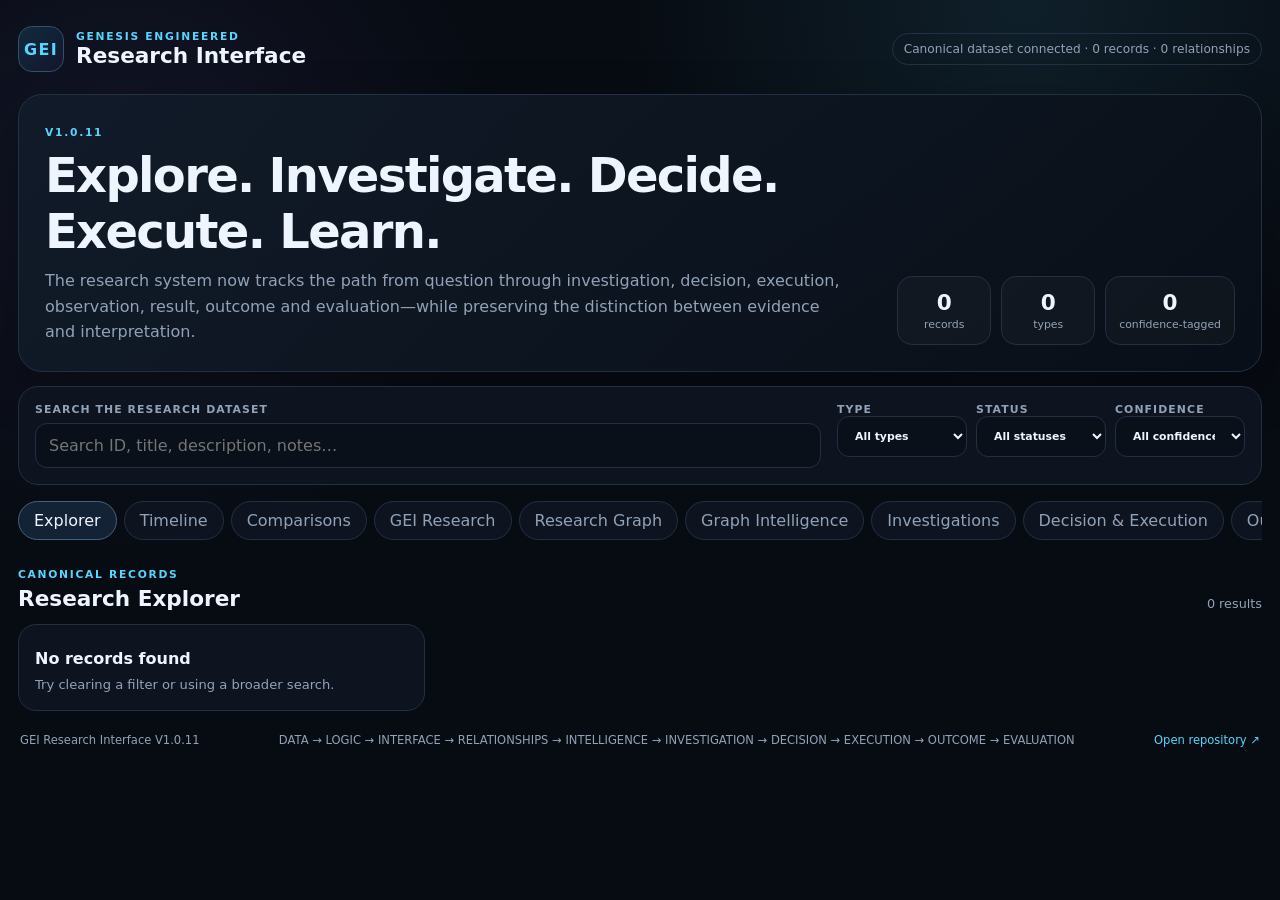
==== interface/index.html @ 1ce7239d "Connect V1.0.11 outcome intelligence interface" ====
<!doctype html><html lang="en"><head><meta charset="utf-8"><meta name="viewport" content="width=device-width,initial-scale=1,viewport-fit=cover"><meta name="description" content="GEI Research Interface — canonical exploration, relationship graph, evidence traceability, investigation, decision, execution and outcome intelligence."><title>GEI Research Interface</title><link rel="stylesheet" href="styles.css"></head><body><div class="app-shell"><header class="topbar"><div class="brand"><div class="brand-mark">GEI</div><div><div class="eyebrow">GENESIS ENGINEERED</div><h1>Research Interface</h1></div></div><div class="status" id="status">Connecting to canonical dataset…</div></header><main><section class="hero"><div><span class="eyebrow">V1.0.11</span><h2>Explore. Investigate. Decide. Execute. Learn.</h2><p>The research system now tracks the path from question through investigation, decision, execution, observation, result, outcome and evaluation—while preserving the distinction between evidence and interpretation.</p></div><div class="hero-stats"><div><strong id="recordCount">—</strong><span>records</span></div><div><strong id="typeCount">—</strong><span>types</span></div><div><strong id="confidenceCount">—</strong><span>confidence-tagged</span></div></div></section><section class="controls panel"><div class="search-wrap"><label for="search">Search the research dataset</label><input id="search" type="search" placeholder="Search ID, title, description, notes…" autocomplete="off"></div><div class="filters"><label>Type<select id="typeFilter"><option value="all">All types</option></select></label><label>Status<select id="statusFilter"><option value="all">All statuses</option><option>active</option><option>draft</option><option>deprecated</option><option>closed</option></select></label><label>Confidence<select id="confidenceFilter"><option value="all">All confidence</option><option>C0</option><option>C1</option><option>C2</option><option>C3</option><option>C4</option><option>C5</option></select></label></div></section><nav class="tabs" aria-label="Research views"><button class="tab active" data-view="explorer">Explorer</button><button class="tab" data-view="timeline">Timeline</button><button class="tab" data-view="comparisons">Comparisons</button><button class="tab" data-view="epistemic">GEI Research</button><button class="tab" data-view="graph">Research Graph</button><button class="tab" data-view="intelligence">Graph Intelligence</button><button class="tab" data-view="investigations">Investigations</button><button class="tab" data-view="decisions">Decision & Execution</button></nav><section id="explorerView" class="view active"><div class="section-heading"><div><span class="eyebrow">CANONICAL RECORDS</span><h2>Research Explorer</h2></div><span id="resultCount" class="muted">Loading…</span></div><div id="recordGrid" class="record-grid"></div></section><section id="timelineView" class="view"><div class="section-heading"><div><span class="eyebrow">CHRONOLOGY</span><h2>Master Timeline</h2></div><span class="muted">Generated from chronology records</span></div><div id="timeline" class="timeline"></div></section><section id="comparisonsView" class="view"><div class="section-heading"><div><span class="eyebrow">COMPARATIVE RESEARCH</span><h2>Comparison Matrix</h2></div><span id="comparisonCount" class="muted"></span></div><div id="comparisonGrid" class="comparison-grid"></div></section><section id="epistemicView" class="view"><div class="section-heading"><div><span class="eyebrow">EPISTEMIC FIREWALL</span><h2>Evidence → Interpretation</h2></div></div><div class="firewall"><div class="flow"><span>SOURCE</span><b>→</b><span>PASSAGE</span><b>→</b><span>OBSERVATION</span><b>→</b><span>EVIDENCE</span></div><div class="flow second"><span>COMPARISON</span><b>→</b><span>INTERPRETATION</span><b>→</b><span>HYPOTHESIS</span><b>→</b><span>TEST</span><b>→</b><span>OUTCOME</span></div><p>CONNECTED ≠ SUPPORTED ≠ CORROBORATED ≠ CONFIRMED. A graph relationship is provenance, not proof.</p></div><div id="epistemicCards" class="epistemic-grid"></div></section><section id="graphView" class="view"><div class="section-heading"><div><span class="eyebrow">RELATIONSHIP ENGINE</span><h2>Research Graph</h2></div><span id="graphCount" class="muted"></span></div><div class="graph-toolbar panel"><div><strong>Explicit-reference graph</strong><p class="muted">Edges are derived only from canonical ID references.</p></div><div class="graph-actions"><button id="traceSelected" class="graph-btn">Trace selected</button><button id="resetGraph" class="graph-btn">Reset</button></div></div><div class="graph-layout"><div class="graph-panel"><svg id="researchGraph" role="img" aria-label="GEI research relationship graph"></svg></div><aside class="graph-inspector panel"><span class="eyebrow">RELATIONSHIP INSPECTOR</span><h3 id="graphInspectorTitle">Select a record</h3><div id="graphInspectorText" class="muted">Select a node to inspect its explicit relationships.</div><div id="relationshipList" class="relationship-list"></div></aside></div><div class="graph-table-heading section-heading"><div><span class="eyebrow">AUDITABLE EDGES</span><h2>Relationship Table</h2></div></div><div id="relationshipTable" class="relationship-table"></div></section><section id="intelligenceView" class="view"><div class="section-heading"><div><span class="eyebrow">GRAPH INTELLIGENCE</span><h2>Evidence Traceability & Audit</h2></div><span id="auditSummary" class="muted"></span></div><div class="intelligence-grid"><div class="panel"><span class="eyebrow">CLAIM TRACE</span><h3>Trace a record's research neighborhood</h3><p class="muted">The trace follows explicit canonical relationships. It is a provenance aid, not a proof engine.</p><div id="claimTrace" class="claim-trace"></div></div><div class="panel"><span class="eyebrow">EPISTEMIC AUDIT</span><h3>Potential structural issues</h3><p class="muted">Warnings identify missing traceability; errors identify broken or disallowed references.</p><div id="auditList" class="audit-list"></div></div></div></section><section id="investigationsView" class="view"><div class="section-heading"><div><span class="eyebrow">INVESTIGATION ENGINE</span><h2>Research Investigation Workspace</h2></div><span id="investigationCount" class="muted"></span></div><div class="investigation-banner"><strong>QUESTION → CLAIM → EVIDENCE → INTERPRETATION → HYPOTHESIS → TEST → RESULT → OUTCOME</strong><p>This chain records what is being investigated without treating connectivity as confirmation.</p></div><div id="investigationGrid" class="investigation-grid"></div><div class="workspace panel"><div class="workspace-head"><div><span class="eyebrow">ACTIVE INVESTIGATION</span><h2 id="workspaceTitle">Select an investigation</h2></div><span id="workspaceStatus" class="chip">—</span></div><div id="workspaceFlow" class="workspace-flow"></div><div class="workspace-notes"><div><span class="eyebrow">ALTERNATIVE EXPLANATION / COUNTEREVIDENCE</span><p id="alternativeExplanation">Select an investigation to inspect its safeguards.</p></div><div><span class="eyebrow">TEST PLAN</span><ol id="testPlan"></ol></div></div></div></section><section id="decisionsView" class="view"><div class="section-heading"><div><span class="eyebrow">V1.0.10 · DECISION → EXECUTION</span><h2>Research Decision & Execution Engine</h2></div><span id="decisionCount" class="muted"></span></div><div class="decision-banner"><strong>INVESTIGATION → DECISION → EXECUTION → OBSERVATION → RESULT → OUTCOME</strong><p>A decision is an explicit research choice. An execution records what was actually done. An observation records what was observed. None may silently become a conclusion.</p></div><div id="decisionGrid" class="decision-grid"></div><div class="decision-workspace panel"><div class="workspace-head"><div><span class="eyebrow">ACTIVE DECISION</span><h2 id="decisionTitle">Select a decision</h2></div><span id="decisionStatus" class="chip">—</span></div><div id="decisionFlow" class="workspace-flow"></div><div class="workspace-notes"><div><span class="eyebrow">RATIONALE & ALTERNATIVES</span><p id="decisionRationale">Select a decision to inspect its rationale.</p><ul id="decisionAlternatives"></ul></div><div><span class="eyebrow">EXECUTION / OBSERVATIONS</span><div id="executionDetails">No execution selected.</div></div></div></div></section></main><footer><span>GEI Research Interface V1.0.11</span><span>DATA → LOGIC → INTERFACE → RELATIONSHIPS → INTELLIGENCE → INVESTIGATION → DECISION → EXECUTION → OUTCOME → EVALUATION</span><a href="https://github.com/jawa-dam/GEI-Research" target="_blank" rel="noopener">Open repository ↗</a></footer></div><dialog id="recordDialog"><button id="closeDialog" class="close" aria-label="Close">×</button><div id="dialogContent"></div></dialog><script src="app.js"></script><script src="investigation.js"></script><script src="decision-engine.js"></script><script src="outcome-engine.js"></script></body></html>
---- interface/styles.css ----
:root{--bg:#070b12;--panel:#0d1420;--panel2:#111b29;--line:#223044;--text:#eef5ff;--muted:#91a2b8;--accent:#55d6ff;--accent2:#8b7cff;--good:#54e39b;--warn:#ffd166;--danger:#ff7186;--shadow:0 18px 50px rgba(0,0,0,.28)}*{box-sizing:border-box}html{background:var(--bg);color:var(--text);font-family:Inter,ui-sans-serif,system-ui,-apple-system,BlinkMacSystemFont,"Segoe UI",sans-serif}body{margin:0;min-height:100vh;background:radial-gradient(circle at 80% 0%,rgba(85,214,255,.10),transparent 30%),radial-gradient(circle at 10% 20%,rgba(139,124,255,.09),transparent 28%),var(--bg)}button,input,select{font:inherit}.app-shell{width:min(1440px,100%);margin:auto;padding:18px 18px 28px}.topbar{display:flex;justify-content:space-between;align-items:center;gap:16px;padding:8px 0 22px}.brand{display:flex;align-items:center;gap:12px}.brand-mark{display:grid;place-items:center;width:46px;height:46px;border:1px solid #31506a;border-radius:14px;background:linear-gradient(135deg,#102b3c,#15152d);font-weight:900;letter-spacing:.08em;color:var(--accent)}h1,h2,h3,p{margin:0}.topbar h1{font-size:clamp(1.05rem,2vw,1.35rem)}.eyebrow{font-size:.67rem;letter-spacing:.16em;font-weight:800;color:var(--accent)}.status{font-size:.76rem;color:var(--muted);border:1px solid var(--line);padding:8px 11px;border-radius:999px}.hero{display:grid;grid-template-columns:1fr auto;gap:24px;align-items:end;padding:26px;border:1px solid var(--line);border-radius:24px;background:linear-gradient(135deg,rgba(17,27,41,.96),rgba(9,15,24,.96));box-shadow:var(--shadow)}.hero h2{font-size:clamp(1.65rem,4vw,3rem);margin:7px 0 9px;letter-spacing:-.035em}.hero p{max-width:800px;color:var(--muted);line-height:1.6}.hero-stats{display:flex;gap:10px}.hero-stats div{min-width:94px;padding:13px;border:1px solid var(--line);border-radius:15px;background:rgba(255,255,255,.025);text-align:center}.hero-stats strong{display:block;font-size:1.35rem}.hero-stats span{display:block;color:var(--muted);font-size:.68rem;margin-top:3px}.panel{margin-top:14px;border:1px solid var(--line);border-radius:20px;background:var(--panel);padding:16px}.controls{display:grid;grid-template-columns:1fr auto;gap:16px}.search-wrap label,.filters label{display:block;font-size:.68rem;text-transform:uppercase;letter-spacing:.1em;color:var(--muted);font-weight:800;margin-bottom:7px}.search-wrap input,.filters select{width:100%;background:#09101a;color:var(--text);border:1px solid var(--line);border-radius:12px;padding:12px 13px;outline:none}.search-wrap input:focus,.filters select:focus{border-color:var(--accent)}.filters{display:grid;grid-template-columns:repeat(3,130px);gap:9px}.tabs{display:flex;gap:7px;overflow:auto;padding:16px 0 5px}.tab{white-space:nowrap;border:1px solid var(--line);background:var(--panel);color:var(--muted);border-radius:999px;padding:9px 15px;cursor:pointer}.tab.active{color:var(--text);border-color:#42627f;background:#142235}.view{display:none;padding-top:18px}.view.active{display:block}.section-heading{display:flex;align-items:end;justify-content:space-between;gap:12px;margin-bottom:13px}.section-heading h2{margin-top:4px;font-size:1.35rem}.muted{color:var(--muted);font-size:.8rem}.record-grid{display:grid;grid-template-columns:repeat(3,minmax(0,1fr));gap:12px}.record-card,.comparison-card,.epistemic-card{border:1px solid var(--line);background:var(--panel);border-radius:18px;padding:16px;transition:.18s transform,.18s border-color;cursor:pointer}.record-card:hover,.comparison-card:hover{transform:translateY(-2px);border-color:#3b5c78}.record-card h3,.comparison-card h3{font-size:1rem;margin:8px 0 7px}.record-card p,.comparison-card p{color:var(--muted);font-size:.82rem;line-height:1.5}.chips{display:flex;flex-wrap:wrap;gap:6px}.chip{display:inline-flex;padding:4px 7px;border-radius:999px;border:1px solid var(--line);font-size:.63rem;color:#b9c8d9}.chip.type{color:var(--accent)}.chip.good{color:var(--good)}.chip.warn{color:var(--warn)}.chip.hyp{color:#c8bdff}.timeline{position:relative;padding:6px 0 10px 25px}.timeline:before{content:"";position:absolute;left:8px;top:0;bottom:0;width:2px;background:#23354b}.timeline-item{position:relative;margin:0 0 14px}.timeline-item:before{content:"";position:absolute;left:-21px;top:16px;width:10px;height:10px;border-radius:50%;background:var(--accent);box-shadow:0 0 0 4px #102031}.timeline-card{border:1px solid var(--line);background:var(--panel);border-radius:16px;padding:14px;cursor:pointer}.timeline-date{color:var(--accent);font-size:.72rem;font-weight:800;letter-spacing:.08em}.comparison-grid,.epistemic-grid{display:grid;grid-template-columns:repeat(2,minmax(0,1fr));gap:12px}.firewall{border:1px solid #31516b;border-radius:20px;background:linear-gradient(135deg,#0c1926,#111528);padding:20px;margin-bottom:14px}.flow{display:flex;flex-wrap:wrap;align-items:center;gap:8px;margin-bottom:9px}.flow span{font-size:.68rem;font-weight:900;letter-spacing:.08em;padding:8px 9px;border:1px solid var(--line);border-radius:9px;background:#0a111b}.flow b{color:var(--accent)}.firewall p{color:var(--muted);font-size:.8rem;line-height:1.55;margin-top:14px}.epistemic-card{cursor:default}.epistemic-card strong{font-size:1.1rem}.epistemic-card p{color:var(--muted);font-size:.8rem;line-height:1.5;margin-top:7px}.graph-toolbar{display:flex;justify-content:space-between;align-items:center;gap:14px}.graph-toolbar strong{font-size:.9rem}.graph-toolbar p{max-width:760px;margin-top:4px;line-height:1.45}.graph-actions{display:flex;gap:7px}.graph-btn{border:1px solid var(--line);background:#101b29;color:var(--text);border-radius:10px;padding:9px 12px;cursor:pointer}.graph-btn:hover{border-color:#42627f}.graph-layout{display:grid;grid-template-columns:minmax(0,1.65fr) minmax(280px,.75fr);gap:12px;margin-top:12px}.graph-panel{min-height:520px;border:1px solid var(--line);border-radius:20px;background:radial-gradient(circle at center,rgba(85,214,255,.05),transparent 55%),#080e17;overflow:hidden}.graph-panel svg{width:100%;height:520px;display:block;touch-action:manipulation}.graph-edge{stroke:#34506a;stroke-width:1.5;opacity:.65}.graph-node{cursor:pointer}.graph-node circle{fill:#111f30;stroke:#4b7191;stroke-width:1.5;transition:.15s}.graph-node:hover circle,.graph-node.selected circle{fill:#16364a;stroke:var(--accent);stroke-width:2.5;filter:drop-shadow(0 0 7px rgba(85,214,255,.25))}.graph-node text{fill:#dbe8f5;text-anchor:middle;font-size:11px;font-weight:700;pointer-events:none}.graph-node .node-type{fill:var(--muted);font-size:9px;font-weight:500}.graph-inspector{margin-top:0;align-self:stretch}.graph-inspector h3{margin:7px 0 8px;font-size:1.05rem}.graph-inspector>.muted{line-height:1.45}.relationship-list{display:grid;gap:7px;margin-top:14px;max-height:410px;overflow:auto}.relationship-item{display:grid;text-align:left;gap:4px;border:1px solid var(--line);background:#09111c;color:var(--text);border-radius:12px;padding:10px;cursor:pointer}.relationship-item:hover{border-color:#42627f}.relationship-item strong{font-size:.78rem}.relationship-item span{color:var(--muted);font-size:.65rem}.graph-table-heading{margin-top:22px}.relationship-table{border:1px solid var(--line);border-radius:18px;overflow:hidden;background:var(--panel)}.table-scroll{overflow:auto}.relationship-table table{width:100%;border-collapse:collapse;min-width:650px}.relationship-table th,.relationship-table td{padding:11px 13px;border-bottom:1px solid var(--line);text-align:left;vertical-align:top}.relationship-table th{font-size:.67rem;text-transform:uppercase;letter-spacing:.1em;color:var(--muted);background:#0a111b}.relationship-table td{font-size:.78rem}.relationship-table tr:last-child td{border-bottom:0}.relationship-table button{border:0;background:transparent;color:var(--accent);padding:0;text-align:left;cursor:pointer;font-weight:700}.relationship-table small{display:block;color:var(--muted);margin-top:3px;font-size:.63rem}.intelligence-grid{display:grid;grid-template-columns:minmax(0,1.2fr) minmax(0,1fr);gap:12px}.intelligence-grid>.panel h3{font-size:1rem;margin:7px 0}.claim-trace{display:grid;gap:8px;margin-top:16px}.trace-step{display:grid;grid-template-columns:30px 1fr;gap:11px;position:relative;padding:11px;border:1px solid var(--line);border-radius:14px;background:#09111c}.trace-step:not(:last-child):after{content:"↓";position:absolute;left:10px;bottom:-17px;color:var(--accent);z-index:2}.trace-badge{width:28px;height:28px;border-radius:50%;display:grid;place-items:center;border:1px solid #35516b;background:#102031;color:var(--accent);font-size:.72rem;font-weight:900}.trace-step h3{font-size:.82rem;margin:4px 0}.trace-step p{color:var(--muted);font-size:.72rem;line-height:1.45}.trace-step small{display:block;color:#6f8298;font-size:.62rem;margin-top:5px}.audit-list{display:grid;gap:8px;margin-top:16px}.audit-item{display:grid;text-align:left;gap:3px;border:1px solid var(--line);background:#09111c;color:var(--text);border-radius:13px;padding:11px;cursor:pointer}.audit-item:hover{border-color:#42627f}.audit-item span{font-size:.58rem;font-weight:900;letter-spacing:.1em}.audit-item strong{font-size:.78rem}.audit-item p{color:var(--muted);font-size:.68rem;line-height:1.4}.audit-item.error span{color:var(--danger)}.audit-item.warning span{color:var(--warn)}.trace-actions{margin-top:16px}footer{display:flex;justify-content:space-between;gap:10px;flex-wrap:wrap;color:var(--muted);font-size:.72rem;padding:22px 2px}footer a{color:var(--accent);text-decoration:none}dialog{width:min(760px,calc(100% - 24px));max-height:86vh;overflow:auto;background:#0b131e;color:var(--text);border:1px solid #35516b;border-radius:22px;padding:23px;box-shadow:0 30px 100px #000}.close{position:absolute;right:13px;top:11px;border:0;background:transparent;color:var(--muted);font-size:1.8rem;cursor:pointer}dialog::backdrop{background:rgba(0,0,0,.72)}.detail-meta{display:flex;flex-wrap:wrap;gap:7px;margin:12px 0}.detail-section{margin-top:18px}.detail-section h4{font-size:.72rem;text-transform:uppercase;letter-spacing:.12em;color:var(--accent);margin:0 0 7px}.detail-section p,.detail-section li{color:#b8c5d4;line-height:1.6;font-size:.86rem}.detail-section ul{padding-left:18px;margin:0}.json-preview{margin-top:16px;background:#060a10;border:1px solid var(--line);border-radius:12px;padding:12px;overflow:auto;color:#a8b9cc;font-size:.72rem;max-height:230px}@media(max-width:1000px){.graph-layout,.intelligence-grid{grid-template-columns:1fr}.graph-inspector{min-height:220px}.hero{grid-template-columns:1fr}.controls{grid-template-columns:1fr}.record-grid{grid-template-columns:repeat(2,minmax(0,1fr))}}@media(max-width:620px){.app-shell{padding:12px}.topbar{align-items:flex-start;flex-direction:column}.status{width:100%}.hero{padding:18px;border-radius:19px}.hero-stats{display:grid;grid-template-columns:repeat(3,1fr)}.hero-stats div{min-width:0;padding:10px 5px}.filters{grid-template-columns:1fr}.record-grid,.comparison-grid,.epistemic-grid{grid-template-columns:1fr}.flow{gap:5px}.flow b{display:none}.flow span{font-size:.6rem}.tabs{margin-right:-12px;padding-right:12px}.graph-toolbar{align-items:stretch;flex-direction:column}.graph-actions{width:100%}.graph-btn{flex:1}.graph-panel{min-height:430px}.graph-panel svg{height:430px}.relationship-list{max-height:280px}.trace-step{grid-template-columns:26px 1fr}.trace-badge{width:26px;height:26px}}
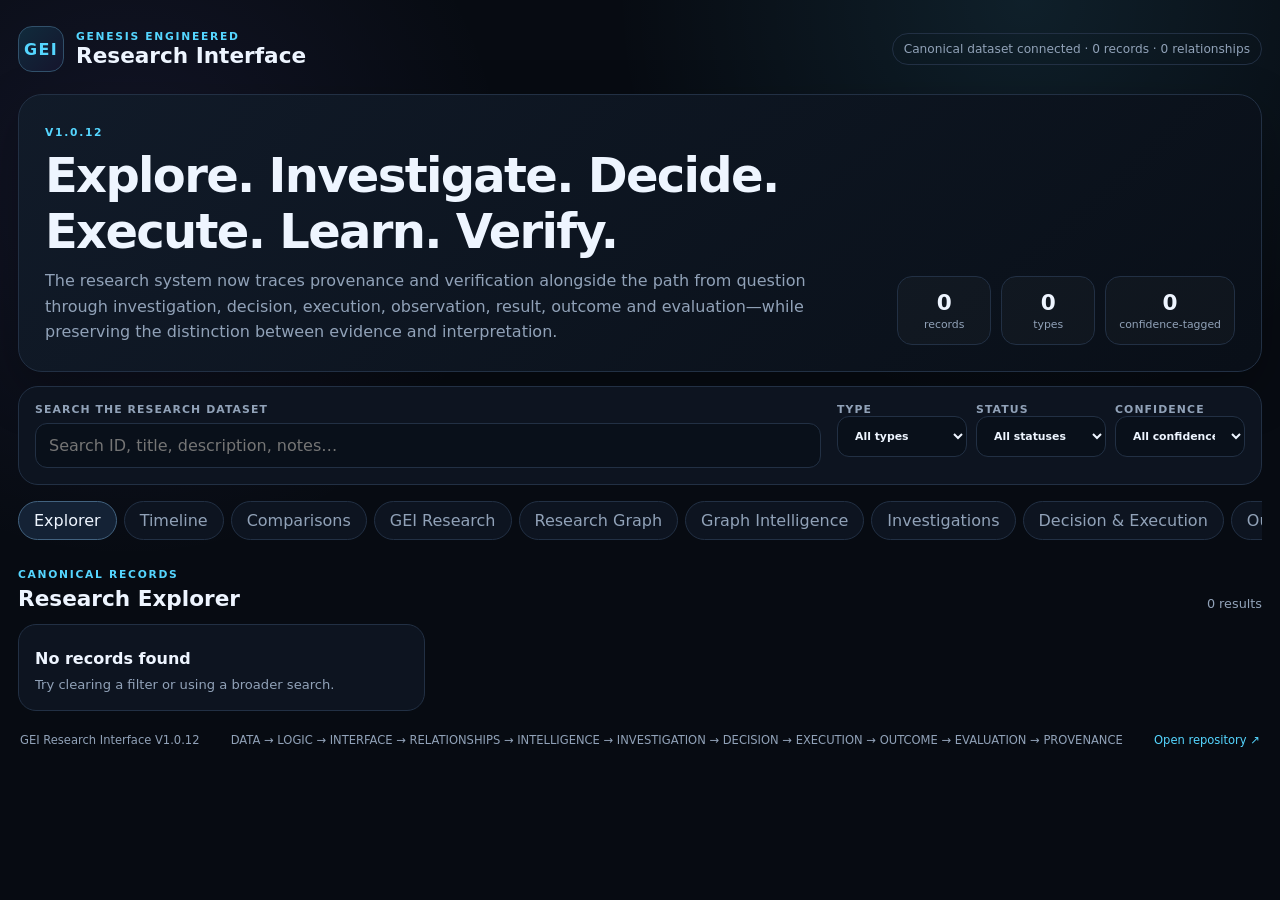
==== commit 727ab69d: "V1.0.12: connect integrity and provenance interface" ====
--- a/interface/index.html
+++ b/interface/index.html
@@ -1 +1 @@
-<!doctype html><html lang="en"><head><meta charset="utf-8"><meta name="viewport" content="width=device-width,initial-scale=1,viewport-fit=cover"><meta name="description" content="GEI Research Interface — canonical exploration, relationship graph, evidence traceability, investigation, decision, execution and outcome intelligence."><title>GEI Research Interface</title><link rel="stylesheet" href="styles.css"></head><body><div class="app-shell"><header class="topbar"><div class="brand"><div class="brand-mark">GEI</div><div><div class="eyebrow">GENESIS ENGINEERED</div><h1>Research Interface</h1></div></div><div class="status" id="status">Connecting to canonical dataset…</div></header><main><section class="hero"><div><span class="eyebrow">V1.0.11</span><h2>Explore. Investigate. Decide. Execute. Learn.</h2><p>The research system now tracks the path from question through investigation, decision, execution, observation, result, outcome and evaluation—while preserving the distinction between evidence and interpretation.</p></div><div class="hero-stats"><div><strong id="recordCount">—</strong><span>records</span></div><div><strong id="typeCount">—</strong><span>types</span></div><div><strong id="confidenceCount">—</strong><span>confidence-tagged</span></div></div></section><section class="controls panel"><div class="search-wrap"><label for="search">Search the research dataset</label><input id="search" type="search" placeholder="Search ID, title, description, notes…" autocomplete="off"></div><div class="filters"><label>Type<select id="typeFilter"><option value="all">All types</option></select></label><label>Status<select id="statusFilter"><option value="all">All statuses</option><option>active</option><option>draft</option><option>deprecated</option><option>closed</option></select></label><label>Confidence<select id="confidenceFilter"><option value="all">All confidence</option><option>C0</option><option>C1</option><option>C2</option><option>C3</option><option>C4</option><option>C5</option></select></label></div></section><nav class="tabs" aria-label="Research views"><button class="tab active" data-view="explorer">Explorer</button><button class="tab" data-view="timeline">Timeline</button><button class="tab" data-view="comparisons">Comparisons</button><button class="tab" data-view="epistemic">GEI Research</button><button class="tab" data-view="graph">Research Graph</button><button class="tab" data-view="intelligence">Graph Intelligence</button><button class="tab" data-view="investigations">Investigations</button><button class="tab" data-view="decisions">Decision & Execution</button></nav><section id="explorerView" class="view active"><div class="section-heading"><div><span class="eyebrow">CANONICAL RECORDS</span><h2>Research Explorer</h2></div><span id="resultCount" class="muted">Loading…</span></div><div id="recordGrid" class="record-grid"></div></section><section id="timelineView" class="view"><div class="section-heading"><div><span class="eyebrow">CHRONOLOGY</span><h2>Master Timeline</h2></div><span class="muted">Generated from chronology records</span></div><div id="timeline" class="timeline"></div></section><section id="comparisonsView" class="view"><div class="section-heading"><div><span class="eyebrow">COMPARATIVE RESEARCH</span><h2>Comparison Matrix</h2></div><span id="comparisonCount" class="muted"></span></div><div id="comparisonGrid" class="comparison-grid"></div></section><section id="epistemicView" class="view"><div class="section-heading"><div><span class="eyebrow">EPISTEMIC FIREWALL</span><h2>Evidence → Interpretation</h2></div></div><div class="firewall"><div class="flow"><span>SOURCE</span><b>→</b><span>PASSAGE</span><b>→</b><span>OBSERVATION</span><b>→</b><span>EVIDENCE</span></div><div class="flow second"><span>COMPARISON</span><b>→</b><span>INTERPRETATION</span><b>→</b><span>HYPOTHESIS</span><b>→</b><span>TEST</span><b>→</b><span>OUTCOME</span></div><p>CONNECTED ≠ SUPPORTED ≠ CORROBORATED ≠ CONFIRMED. A graph relationship is provenance, not proof.</p></div><div id="epistemicCards" class="epistemic-grid"></div></section><section id="graphView" class="view"><div class="section-heading"><div><span class="eyebrow">RELATIONSHIP ENGINE</span><h2>Research Graph</h2></div><span id="graphCount" class="muted"></span></div><div class="graph-toolbar panel"><div><strong>Explicit-reference graph</strong><p class="muted">Edges are derived only from canonical ID references.</p></div><div class="graph-actions"><button id="traceSelected" class="graph-btn">Trace selected</button><button id="resetGraph" class="graph-btn">Reset</button></div></div><div class="graph-layout"><div class="graph-panel"><svg id="researchGraph" role="img" aria-label="GEI research relationship graph"></svg></div><aside class="graph-inspector panel"><span class="eyebrow">RELATIONSHIP INSPECTOR</span><h3 id="graphInspectorTitle">Select a record</h3><div id="graphInspectorText" class="muted">Select a node to inspect its explicit relationships.</div><div id="relationshipList" class="relationship-list"></div></aside></div><div class="graph-table-heading section-heading"><div><span class="eyebrow">AUDITABLE EDGES</span><h2>Relationship Table</h2></div></div><div id="relationshipTable" class="relationship-table"></div></section><section id="intelligenceView" class="view"><div class="section-heading"><div><span class="eyebrow">GRAPH INTELLIGENCE</span><h2>Evidence Traceability & Audit</h2></div><span id="auditSummary" class="muted"></span></div><div class="intelligence-grid"><div class="panel"><span class="eyebrow">CLAIM TRACE</span><h3>Trace a record's research neighborhood</h3><p class="muted">The trace follows explicit canonical relationships. It is a provenance aid, not a proof engine.</p><div id="claimTrace" class="claim-trace"></div></div><div class="panel"><span class="eyebrow">EPISTEMIC AUDIT</span><h3>Potential structural issues</h3><p class="muted">Warnings identify missing traceability; errors identify broken or disallowed references.</p><div id="auditList" class="audit-list"></div></div></div></section><section id="investigationsView" class="view"><div class="section-heading"><div><span class="eyebrow">INVESTIGATION ENGINE</span><h2>Research Investigation Workspace</h2></div><span id="investigationCount" class="muted"></span></div><div class="investigation-banner"><strong>QUESTION → CLAIM → EVIDENCE → INTERPRETATION → HYPOTHESIS → TEST → RESULT → OUTCOME</strong><p>This chain records what is being investigated without treating connectivity as confirmation.</p></div><div id="investigationGrid" class="investigation-grid"></div><div class="workspace panel"><div class="workspace-head"><div><span class="eyebrow">ACTIVE INVESTIGATION</span><h2 id="workspaceTitle">Select an investigation</h2></div><span id="workspaceStatus" class="chip">—</span></div><div id="workspaceFlow" class="workspace-flow"></div><div class="workspace-notes"><div><span class="eyebrow">ALTERNATIVE EXPLANATION / COUNTEREVIDENCE</span><p id="alternativeExplanation">Select an investigation to inspect its safeguards.</p></div><div><span class="eyebrow">TEST PLAN</span><ol id="testPlan"></ol></div></div></div></section><section id="decisionsView" class="view"><div class="section-heading"><div><span class="eyebrow">V1.0.10 · DECISION → EXECUTION</span><h2>Research Decision & Execution Engine</h2></div><span id="decisionCount" class="muted"></span></div><div class="decision-banner"><strong>INVESTIGATION → DECISION → EXECUTION → OBSERVATION → RESULT → OUTCOME</strong><p>A decision is an explicit research choice. An execution records what was actually done. An observation records what was observed. None may silently become a conclusion.</p></div><div id="decisionGrid" class="decision-grid"></div><div class="decision-workspace panel"><div class="workspace-head"><div><span class="eyebrow">ACTIVE DECISION</span><h2 id="decisionTitle">Select a decision</h2></div><span id="decisionStatus" class="chip">—</span></div><div id="decisionFlow" class="workspace-flow"></div><div class="workspace-notes"><div><span class="eyebrow">RATIONALE & ALTERNATIVES</span><p id="decisionRationale">Select a decision to inspect its rationale.</p><ul id="decisionAlternatives"></ul></div><div><span class="eyebrow">EXECUTION / OBSERVATIONS</span><div id="executionDetails">No execution selected.</div></div></div></div></section></main><footer><span>GEI Research Interface V1.0.11</span><span>DATA → LOGIC → INTERFACE → RELATIONSHIPS → INTELLIGENCE → INVESTIGATION → DECISION → EXECUTION → OUTCOME → EVALUATION</span><a href="https://github.com/jawa-dam/GEI-Research" target="_blank" rel="noopener">Open repository ↗</a></footer></div><dialog id="recordDialog"><button id="closeDialog" class="close" aria-label="Close">×</button><div id="dialogContent"></div></dialog><script src="app.js"></script><script src="investigation.js"></script><script src="decision-engine.js"></script><script src="outcome-engine.js"></script></body></html>+<!doctype html><html lang="en"><head><meta charset="utf-8"><meta name="viewport" content="width=device-width,initial-scale=1,viewport-fit=cover"><meta name="description" content="GEI Research Interface — canonical exploration, relationship graph, evidence traceability, investigation, decision, execution, outcome intelligence and research provenance."><title>GEI Research Interface</title><link rel="stylesheet" href="styles.css"></head><body><div class="app-shell"><header class="topbar"><div class="brand"><div class="brand-mark">GEI</div><div><div class="eyebrow">GENESIS ENGINEERED</div><h1>Research Interface</h1></div></div><div class="status" id="status">Connecting to canonical dataset…</div></header><main><section class="hero"><div><span class="eyebrow">V1.0.12</span><h2>Explore. Investigate. Decide. Execute. Learn. Verify.</h2><p>The research system now traces provenance and verification alongside the path from question through investigation, decision, execution, observation, result, outcome and evaluation—while preserving the distinction between evidence and interpretation.</p></div><div class="hero-stats"><div><strong id="recordCount">—</strong><span>records</span></div><div><strong id="typeCount">—</strong><span>types</span></div><div><strong id="confidenceCount">—</strong><span>confidence-tagged</span></div></div></section><section class="controls panel"><div class="search-wrap"><label for="search">Search the research dataset</label><input id="search" type="search" placeholder="Search ID, title, description, notes…" autocomplete="off"></div><div class="filters"><label>Type<select id="typeFilter"><option value="all">All types</option></select></label><label>Status<select id="statusFilter"><option value="all">All statuses</option><option>active</option><option>draft</option><option>deprecated</option><option>closed</option></select></label><label>Confidence<select id="confidenceFilter"><option value="all">All confidence</option><option>C0</option><option>C1</option><option>C2</option><option>C3</option><option>C4</option><option>C5</option></select></label></div></section><nav class="tabs" aria-label="Research views"><button class="tab active" data-view="explorer">Explorer</button><button class="tab" data-view="timeline">Timeline</button><button class="tab" data-view="comparisons">Comparisons</button><button class="tab" data-view="epistemic">GEI Research</button><button class="tab" data-view="graph">Research Graph</button><button class="tab" data-view="intelligence">Graph Intelligence</button><button class="tab" data-view="investigations">Investigations</button><button class="tab" data-view="decisions">Decision & Execution</button></nav><section id="explorerView" class="view active"><div class="section-heading"><div><span class="eyebrow">CANONICAL RECORDS</span><h2>Research Explorer</h2></div><span id="resultCount" class="muted">Loading…</span></div><div id="recordGrid" class="record-grid"></div></section><section id="timelineView" class="view"><div class="section-heading"><div><span class="eyebrow">CHRONOLOGY</span><h2>Master Timeline</h2></div><span class="muted">Generated from chronology records</span></div><div id="timeline" class="timeline"></div></section><section id="comparisonsView" class="view"><div class="section-heading"><div><span class="eyebrow">COMPARATIVE RESEARCH</span><h2>Comparison Matrix</h2></div><span id="comparisonCount" class="muted"></span></div><div id="comparisonGrid" class="comparison-grid"></div></section><section id="epistemicView" class="view"><div class="section-heading"><div><span class="eyebrow">EPISTEMIC FIREWALL</span><h2>Evidence → Interpretation</h2></div></div><div class="firewall"><div class="flow"><span>SOURCE</span><b>→</b><span>PASSAGE</span><b>→</b><span>OBSERVATION</span><b>→</b><span>EVIDENCE</span></div><div class="flow second"><span>COMPARISON</span><b>→</b><span>INTERPRETATION</span><b>→</b><span>HYPOTHESIS</span><b>→</b><span>TEST</span><b>→</b><span>OUTCOME</span></div><p>CONNECTED ≠ SUPPORTED ≠ CORROBORATED ≠ CONFIRMED. A graph relationship is provenance, not proof.</p></div><div id="epistemicCards" class="epistemic-grid"></div></section><section id="graphView" class="view"><div class="section-heading"><div><span class="eyebrow">RELATIONSHIP ENGINE</span><h2>Research Graph</h2></div><span id="graphCount" class="muted"></span></div><div class="graph-toolbar panel"><div><strong>Explicit-reference graph</strong><p class="muted">Edges are derived only from canonical ID references.</p></div><div class="graph-actions"><button id="traceSelected" class="graph-btn">Trace selected</button><button id="resetGraph" class="graph-btn">Reset</button></div></div><div class="graph-layout"><div class="graph-panel"><svg id="researchGraph" role="img" aria-label="GEI research relationship graph"></svg></div><aside class="graph-inspector panel"><span class="eyebrow">RELATIONSHIP INSPECTOR</span><h3 id="graphInspectorTitle">Select a record</h3><div id="graphInspectorText" class="muted">Select a node to inspect its explicit relationships.</div><div id="relationshipList" class="relationship-list"></div></aside></div><div class="graph-table-heading section-heading"><div><span class="eyebrow">AUDITABLE EDGES</span><h2>Relationship Table</h2></div></div><div id="relationshipTable" class="relationship-table"></div></section><section id="intelligenceView" class="view"><div class="section-heading"><div><span class="eyebrow">GRAPH INTELLIGENCE</span><h2>Evidence Traceability & Audit</h2></div><span id="auditSummary" class="muted"></span></div><div class="intelligence-grid"><div class="panel"><span class="eyebrow">CLAIM TRACE</span><h3>Trace a record's research neighborhood</h3><p class="muted">The trace follows explicit canonical relationships. It is a provenance aid, not a proof engine.</p><div id="claimTrace" class="claim-trace"></div></div><div class="panel"><span class="eyebrow">EPISTEMIC AUDIT</span><h3>Potential structural issues</h3><p class="muted">Warnings identify missing traceability; errors identify broken or disallowed references.</p><div id="auditList" class="audit-list"></div></div></div></section><section id="investigationsView" class="view"><div class="section-heading"><div><span class="eyebrow">INVESTIGATION ENGINE</span><h2>Research Investigation Workspace</h2></div><span id="investigationCount" class="muted"></span></div><div class="investigation-banner"><strong>QUESTION → CLAIM → EVIDENCE → INTERPRETATION → HYPOTHESIS → TEST → RESULT → OUTCOME</strong><p>This chain records what is being investigated without treating connectivity as confirmation.</p></div><div id="investigationGrid" class="investigation-grid"></div><div class="workspace panel"><div class="workspace-head"><div><span class="eyebrow">ACTIVE INVESTIGATION</span><h2 id="workspaceTitle">Select an investigation</h2></div><span id="workspaceStatus" class="chip">—</span></div><div id="workspaceFlow" class="workspace-flow"></div><div class="workspace-notes"><div><span class="eyebrow">ALTERNATIVE EXPLANATION / COUNTEREVIDENCE</span><p id="alternativeExplanation">Select an investigation to inspect its safeguards.</p></div><div><span class="eyebrow">TEST PLAN</span><ol id="testPlan"></ol></div></div></div></section><section id="decisionsView" class="view"><div class="section-heading"><div><span class="eyebrow">V1.0.10 · DECISION → EXECUTION</span><h2>Research Decision & Execution Engine</h2></div><span id="decisionCount" class="muted"></span></div><div class="decision-banner"><strong>INVESTIGATION → DECISION → EXECUTION → OBSERVATION → RESULT → OUTCOME</strong><p>A decision is an explicit research choice. An execution records what was actually done. An observation records what was observed. None may silently become a conclusion.</p></div><div id="decisionGrid" class="decision-grid"></div><div class="decision-workspace panel"><div class="workspace-head"><div><span class="eyebrow">ACTIVE DECISION</span><h2 id="decisionTitle">Select a decision</h2></div><span id="decisionStatus" class="chip">—</span></div><div id="decisionFlow" class="workspace-flow"></div><div class="workspace-notes"><div><span class="eyebrow">RATIONALE & ALTERNATIVES</span><p id="decisionRationale">Select a decision to inspect its rationale.</p><ul id="decisionAlternatives"></ul></div><div><span class="eyebrow">EXECUTION / OBSERVATIONS</span><div id="executionDetails">No execution selected.</div></div></div></div></section></main><footer><span>GEI Research Interface V1.0.12</span><span>DATA → LOGIC → INTERFACE → RELATIONSHIPS → INTELLIGENCE → INVESTIGATION → DECISION → EXECUTION → OUTCOME → EVALUATION → PROVENANCE</span><a href="https://github.com/jawa-dam/GEI-Research" target="_blank" rel="noopener">Open repository ↗</a></footer></div><dialog id="recordDialog"><button id="closeDialog" class="close" aria-label="Close">×</button><div id="dialogContent"></div></dialog><script src="app.js"></script><script src="investigation.js"></script><script src="decision-engine.js"></script><script src="outcome-engine.js"></script><script src="provenance-engine.js"></script></body></html>
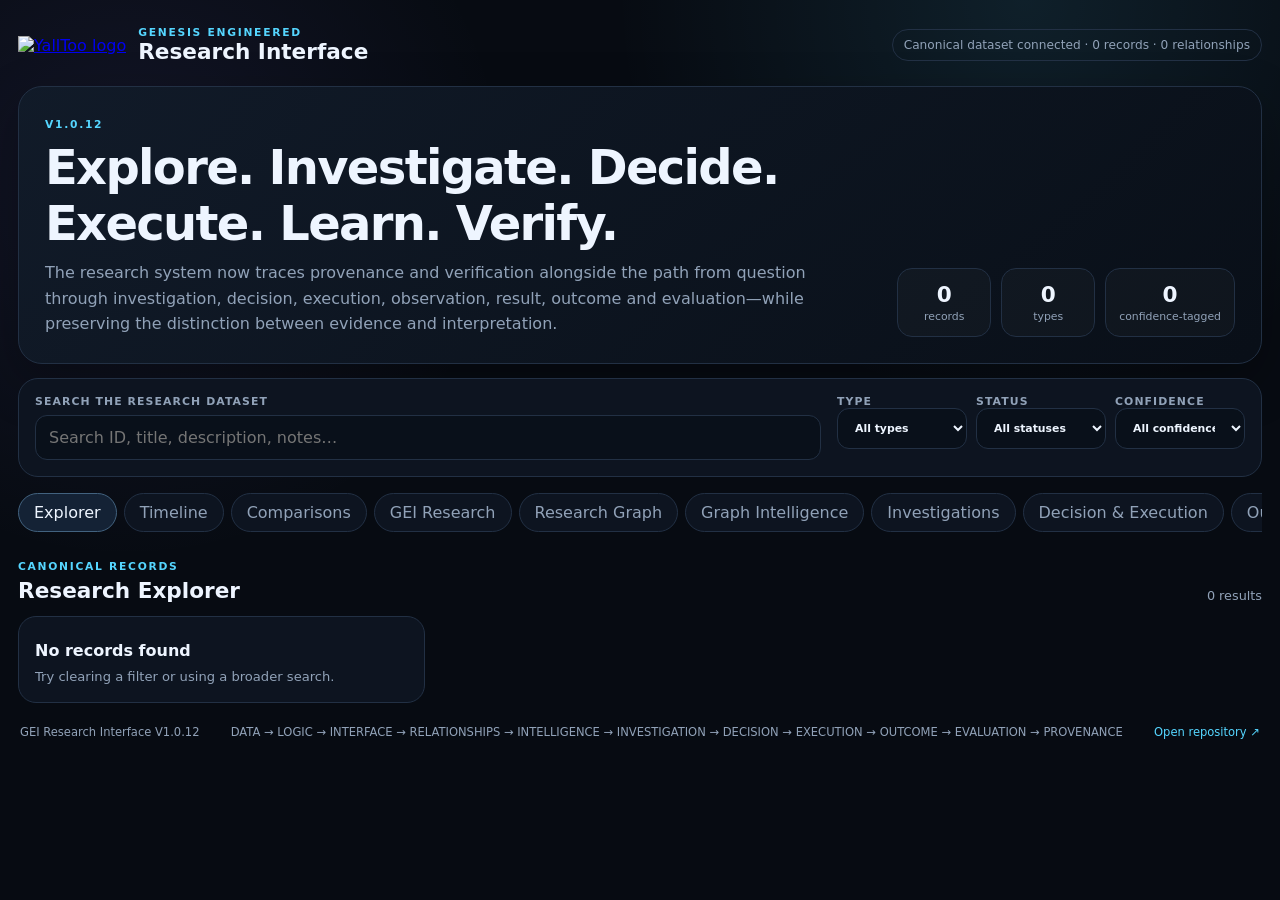
==== commit 24822553: "V1.0.12: incorporate YallToo logo branding" ====
--- a/interface/index.html
+++ b/interface/index.html
@@ -1 +1 @@
-<!doctype html><html lang="en"><head><meta charset="utf-8"><meta name="viewport" content="width=device-width,initial-scale=1,viewport-fit=cover"><meta name="description" content="GEI Research Interface — canonical exploration, relationship graph, evidence traceability, investigation, decision, execution, outcome intelligence and research provenance."><title>GEI Research Interface</title><link rel="stylesheet" href="styles.css"></head><body><div class="app-shell"><header class="topbar"><div class="brand"><div class="brand-mark">GEI</div><div><div class="eyebrow">GENESIS ENGINEERED</div><h1>Research Interface</h1></div></div><div class="status" id="status">Connecting to canonical dataset…</div></header><main><section class="hero"><div><span class="eyebrow">V1.0.12</span><h2>Explore. Investigate. Decide. Execute. Learn. Verify.</h2><p>The research system now traces provenance and verification alongside the path from question through investigation, decision, execution, observation, result, outcome and evaluation—while preserving the distinction between evidence and interpretation.</p></div><div class="hero-stats"><div><strong id="recordCount">—</strong><span>records</span></div><div><strong id="typeCount">—</strong><span>types</span></div><div><strong id="confidenceCount">—</strong><span>confidence-tagged</span></div></div></section><section class="controls panel"><div class="search-wrap"><label for="search">Search the research dataset</label><input id="search" type="search" placeholder="Search ID, title, description, notes…" autocomplete="off"></div><div class="filters"><label>Type<select id="typeFilter"><option value="all">All types</option></select></label><label>Status<select id="statusFilter"><option value="all">All statuses</option><option>active</option><option>draft</option><option>deprecated</option><option>closed</option></select></label><label>Confidence<select id="confidenceFilter"><option value="all">All confidence</option><option>C0</option><option>C1</option><option>C2</option><option>C3</option><option>C4</option><option>C5</option></select></label></div></section><nav class="tabs" aria-label="Research views"><button class="tab active" data-view="explorer">Explorer</button><button class="tab" data-view="timeline">Timeline</button><button class="tab" data-view="comparisons">Comparisons</button><button class="tab" data-view="epistemic">GEI Research</button><button class="tab" data-view="graph">Research Graph</button><button class="tab" data-view="intelligence">Graph Intelligence</button><button class="tab" data-view="investigations">Investigations</button><button class="tab" data-view="decisions">Decision & Execution</button></nav><section id="explorerView" class="view active"><div class="section-heading"><div><span class="eyebrow">CANONICAL RECORDS</span><h2>Research Explorer</h2></div><span id="resultCount" class="muted">Loading…</span></div><div id="recordGrid" class="record-grid"></div></section><section id="timelineView" class="view"><div class="section-heading"><div><span class="eyebrow">CHRONOLOGY</span><h2>Master Timeline</h2></div><span class="muted">Generated from chronology records</span></div><div id="timeline" class="timeline"></div></section><section id="comparisonsView" class="view"><div class="section-heading"><div><span class="eyebrow">COMPARATIVE RESEARCH</span><h2>Comparison Matrix</h2></div><span id="comparisonCount" class="muted"></span></div><div id="comparisonGrid" class="comparison-grid"></div></section><section id="epistemicView" class="view"><div class="section-heading"><div><span class="eyebrow">EPISTEMIC FIREWALL</span><h2>Evidence → Interpretation</h2></div></div><div class="firewall"><div class="flow"><span>SOURCE</span><b>→</b><span>PASSAGE</span><b>→</b><span>OBSERVATION</span><b>→</b><span>EVIDENCE</span></div><div class="flow second"><span>COMPARISON</span><b>→</b><span>INTERPRETATION</span><b>→</b><span>HYPOTHESIS</span><b>→</b><span>TEST</span><b>→</b><span>OUTCOME</span></div><p>CONNECTED ≠ SUPPORTED ≠ CORROBORATED ≠ CONFIRMED. A graph relationship is provenance, not proof.</p></div><div id="epistemicCards" class="epistemic-grid"></div></section><section id="graphView" class="view"><div class="section-heading"><div><span class="eyebrow">RELATIONSHIP ENGINE</span><h2>Research Graph</h2></div><span id="graphCount" class="muted"></span></div><div class="graph-toolbar panel"><div><strong>Explicit-reference graph</strong><p class="muted">Edges are derived only from canonical ID references.</p></div><div class="graph-actions"><button id="traceSelected" class="graph-btn">Trace selected</button><button id="resetGraph" class="graph-btn">Reset</button></div></div><div class="graph-layout"><div class="graph-panel"><svg id="researchGraph" role="img" aria-label="GEI research relationship graph"></svg></div><aside class="graph-inspector panel"><span class="eyebrow">RELATIONSHIP INSPECTOR</span><h3 id="graphInspectorTitle">Select a record</h3><div id="graphInspectorText" class="muted">Select a node to inspect its explicit relationships.</div><div id="relationshipList" class="relationship-list"></div></aside></div><div class="graph-table-heading section-heading"><div><span class="eyebrow">AUDITABLE EDGES</span><h2>Relationship Table</h2></div></div><div id="relationshipTable" class="relationship-table"></div></section><section id="intelligenceView" class="view"><div class="section-heading"><div><span class="eyebrow">GRAPH INTELLIGENCE</span><h2>Evidence Traceability & Audit</h2></div><span id="auditSummary" class="muted"></span></div><div class="intelligence-grid"><div class="panel"><span class="eyebrow">CLAIM TRACE</span><h3>Trace a record's research neighborhood</h3><p class="muted">The trace follows explicit canonical relationships. It is a provenance aid, not a proof engine.</p><div id="claimTrace" class="claim-trace"></div></div><div class="panel"><span class="eyebrow">EPISTEMIC AUDIT</span><h3>Potential structural issues</h3><p class="muted">Warnings identify missing traceability; errors identify broken or disallowed references.</p><div id="auditList" class="audit-list"></div></div></div></section><section id="investigationsView" class="view"><div class="section-heading"><div><span class="eyebrow">INVESTIGATION ENGINE</span><h2>Research Investigation Workspace</h2></div><span id="investigationCount" class="muted"></span></div><div class="investigation-banner"><strong>QUESTION → CLAIM → EVIDENCE → INTERPRETATION → HYPOTHESIS → TEST → RESULT → OUTCOME</strong><p>This chain records what is being investigated without treating connectivity as confirmation.</p></div><div id="investigationGrid" class="investigation-grid"></div><div class="workspace panel"><div class="workspace-head"><div><span class="eyebrow">ACTIVE INVESTIGATION</span><h2 id="workspaceTitle">Select an investigation</h2></div><span id="workspaceStatus" class="chip">—</span></div><div id="workspaceFlow" class="workspace-flow"></div><div class="workspace-notes"><div><span class="eyebrow">ALTERNATIVE EXPLANATION / COUNTEREVIDENCE</span><p id="alternativeExplanation">Select an investigation to inspect its safeguards.</p></div><div><span class="eyebrow">TEST PLAN</span><ol id="testPlan"></ol></div></div></div></section><section id="decisionsView" class="view"><div class="section-heading"><div><span class="eyebrow">V1.0.10 · DECISION → EXECUTION</span><h2>Research Decision & Execution Engine</h2></div><span id="decisionCount" class="muted"></span></div><div class="decision-banner"><strong>INVESTIGATION → DECISION → EXECUTION → OBSERVATION → RESULT → OUTCOME</strong><p>A decision is an explicit research choice. An execution records what was actually done. An observation records what was observed. None may silently become a conclusion.</p></div><div id="decisionGrid" class="decision-grid"></div><div class="decision-workspace panel"><div class="workspace-head"><div><span class="eyebrow">ACTIVE DECISION</span><h2 id="decisionTitle">Select a decision</h2></div><span id="decisionStatus" class="chip">—</span></div><div id="decisionFlow" class="workspace-flow"></div><div class="workspace-notes"><div><span class="eyebrow">RATIONALE & ALTERNATIVES</span><p id="decisionRationale">Select a decision to inspect its rationale.</p><ul id="decisionAlternatives"></ul></div><div><span class="eyebrow">EXECUTION / OBSERVATIONS</span><div id="executionDetails">No execution selected.</div></div></div></div></section></main><footer><span>GEI Research Interface V1.0.12</span><span>DATA → LOGIC → INTERFACE → RELATIONSHIPS → INTELLIGENCE → INVESTIGATION → DECISION → EXECUTION → OUTCOME → EVALUATION → PROVENANCE</span><a href="https://github.com/jawa-dam/GEI-Research" target="_blank" rel="noopener">Open repository ↗</a></footer></div><dialog id="recordDialog"><button id="closeDialog" class="close" aria-label="Close">×</button><div id="dialogContent"></div></dialog><script src="app.js"></script><script src="investigation.js"></script><script src="decision-engine.js"></script><script src="outcome-engine.js"></script><script src="provenance-engine.js"></script></body></html>+<!doctype html><html lang="en"><head><meta charset="utf-8"><meta name="viewport" content="width=device-width,initial-scale=1,viewport-fit=cover"><meta name="description" content="GEI Research Interface — canonical exploration, relationship graph, evidence traceability, investigation, decision, execution, outcome intelligence and research provenance."><title>GEI Research Interface</title><link rel="stylesheet" href="styles.css"></head><body><div class="app-shell"><header class="topbar"><div class="brand"><a class="brand-logo-link" href="https://yalltoo.com/" target="_blank" rel="noopener" aria-label="YallToo"><img class="brand-logo" src="https://assets.zyrosite.com/YZ9jg46Bljs5wOZR/yall-too-logo-vq2GKHxbTzr7g8bO.png" alt="YallToo logo"></a><div><div class="eyebrow">GENESIS ENGINEERED</div><h1>Research Interface</h1></div></div><div class="status" id="status">Connecting to canonical dataset…</div></header><main><section class="hero"><div><span class="eyebrow">V1.0.12</span><h2>Explore. Investigate. Decide. Execute. Learn. Verify.</h2><p>The research system now traces provenance and verification alongside the path from question through investigation, decision, execution, observation, result, outcome and evaluation—while preserving the distinction between evidence and interpretation.</p></div><div class="hero-stats"><div><strong id="recordCount">—</strong><span>records</span></div><div><strong id="typeCount">—</strong><span>types</span></div><div><strong id="confidenceCount">—</strong><span>confidence-tagged</span></div></div></section><section class="controls panel"><div class="search-wrap"><label for="search">Search the research dataset</label><input id="search" type="search" placeholder="Search ID, title, description, notes…" autocomplete="off"></div><div class="filters"><label>Type<select id="typeFilter"><option value="all">All types</option></select></label><label>Status<select id="statusFilter"><option value="all">All statuses</option><option>active</option><option>draft</option><option>deprecated</option><option>closed</option></select></label><label>Confidence<select id="confidenceFilter"><option value="all">All confidence</option><option>C0</option><option>C1</option><option>C2</option><option>C3</option><option>C4</option><option>C5</option></select></label></div></section><nav class="tabs" aria-label="Research views"><button class="tab active" data-view="explorer">Explorer</button><button class="tab" data-view="timeline">Timeline</button><button class="tab" data-view="comparisons">Comparisons</button><button class="tab" data-view="epistemic">GEI Research</button><button class="tab" data-view="graph">Research Graph</button><button class="tab" data-view="intelligence">Graph Intelligence</button><button class="tab" data-view="investigations">Investigations</button><button class="tab" data-view="decisions">Decision & Execution</button></nav><section id="explorerView" class="view active"><div class="section-heading"><div><span class="eyebrow">CANONICAL RECORDS</span><h2>Research Explorer</h2></div><span id="resultCount" class="muted">Loading…</span></div><div id="recordGrid" class="record-grid"></div></section><section id="timelineView" class="view"><div class="section-heading"><div><span class="eyebrow">CHRONOLOGY</span><h2>Master Timeline</h2></div><span class="muted">Generated from chronology records</span></div><div id="timeline" class="timeline"></div></section><section id="comparisonsView" class="view"><div class="section-heading"><div><span class="eyebrow">COMPARATIVE RESEARCH</span><h2>Comparison Matrix</h2></div><span id="comparisonCount" class="muted"></span></div><div id="comparisonGrid" class="comparison-grid"></div></section><section id="epistemicView" class="view"><div class="section-heading"><div><span class="eyebrow">EPISTEMIC FIREWALL</span><h2>Evidence → Interpretation</h2></div></div><div class="firewall"><div class="flow"><span>SOURCE</span><b>→</b><span>PASSAGE</span><b>→</b><span>OBSERVATION</span><b>→</b><span>EVIDENCE</span></div><div class="flow second"><span>COMPARISON</span><b>→</b><span>INTERPRETATION</span><b>→</b><span>HYPOTHESIS</span><b>→</b><span>TEST</span><b>→</b><span>OUTCOME</span></div><p>CONNECTED ≠ SUPPORTED ≠ CORROBORATED ≠ CONFIRMED. A graph relationship is provenance, not proof.</p></div><div id="epistemicCards" class="epistemic-grid"></div></section><section id="graphView" class="view"><div class="section-heading"><div><span class="eyebrow">RELATIONSHIP ENGINE</span><h2>Research Graph</h2></div><span id="graphCount" class="muted"></span></div><div class="graph-toolbar panel"><div><strong>Explicit-reference graph</strong><p class="muted">Edges are derived only from canonical ID references.</p></div><div class="graph-actions"><button id="traceSelected" class="graph-btn">Trace selected</button><button id="resetGraph" class="graph-btn">Reset</button></div></div><div class="graph-layout"><div class="graph-panel"><svg id="researchGraph" role="img" aria-label="GEI research relationship graph"></svg></div><aside class="graph-inspector panel"><span class="eyebrow">RELATIONSHIP INSPECTOR</span><h3 id="graphInspectorTitle">Select a record</h3><div id="graphInspectorText" class="muted">Select a node to inspect its explicit relationships.</div><div id="relationshipList" class="relationship-list"></div></aside></div><div class="graph-table-heading section-heading"><div><span class="eyebrow">AUDITABLE EDGES</span><h2>Relationship Table</h2></div></div><div id="relationshipTable" class="relationship-table"></div></section><section id="intelligenceView" class="view"><div class="section-heading"><div><span class="eyebrow">GRAPH INTELLIGENCE</span><h2>Evidence Traceability & Audit</h2></div><span id="auditSummary" class="muted"></span></div><div class="intelligence-grid"><div class="panel"><span class="eyebrow">CLAIM TRACE</span><h3>Trace a record's research neighborhood</h3><p class="muted">The trace follows explicit canonical relationships. It is a provenance aid, not a proof engine.</p><div id="claimTrace" class="claim-trace"></div></div><div class="panel"><span class="eyebrow">EPISTEMIC AUDIT</span><h3>Potential structural issues</h3><p class="muted">Warnings identify missing traceability; errors identify broken or disallowed references.</p><div id="auditList" class="audit-list"></div></div></div></section><section id="investigationsView" class="view"><div class="section-heading"><div><span class="eyebrow">INVESTIGATION ENGINE</span><h2>Research Investigation Workspace</h2></div><span id="investigationCount" class="muted"></span></div><div class="investigation-banner"><strong>QUESTION → CLAIM → EVIDENCE → INTERPRETATION → HYPOTHESIS → TEST → RESULT → OUTCOME</strong><p>This chain records what is being investigated without treating connectivity as confirmation.</p></div><div id="investigationGrid" class="investigation-grid"></div><div class="workspace panel"><div class="workspace-head"><div><span class="eyebrow">ACTIVE INVESTIGATION</span><h2 id="workspaceTitle">Select an investigation</h2></div><span id="workspaceStatus" class="chip">—</span></div><div id="workspaceFlow" class="workspace-flow"></div><div class="workspace-notes"><div><span class="eyebrow">ALTERNATIVE EXPLANATION / COUNTEREVIDENCE</span><p id="alternativeExplanation">Select an investigation to inspect its safeguards.</p></div><div><span class="eyebrow">TEST PLAN</span><ol id="testPlan"></ol></div></div></div></section><section id="decisionsView" class="view"><div class="section-heading"><div><span class="eyebrow">V1.0.10 · DECISION → EXECUTION</span><h2>Research Decision & Execution Engine</h2></div><span id="decisionCount" class="muted"></span></div><div class="decision-banner"><strong>INVESTIGATION → DECISION → EXECUTION → OBSERVATION → RESULT → OUTCOME</strong><p>A decision is an explicit research choice. An execution records what was actually done. An observation records what was observed. None may silently become a conclusion.</p></div><div id="decisionGrid" class="decision-grid"></div><div class="decision-workspace panel"><div class="workspace-head"><div><span class="eyebrow">ACTIVE DECISION</span><h2 id="decisionTitle">Select a decision</h2></div><span id="decisionStatus" class="chip">—</span></div><div id="decisionFlow" class="workspace-flow"></div><div class="workspace-notes"><div><span class="eyebrow">RATIONALE & ALTERNATIVES</span><p id="decisionRationale">Select a decision to inspect its rationale.</p><ul id="decisionAlternatives"></ul></div><div><span class="eyebrow">EXECUTION / OBSERVATIONS</span><div id="executionDetails">No execution selected.</div></div></div></div></section></main><footer><span>GEI Research Interface V1.0.12</span><span>DATA → LOGIC → INTERFACE → RELATIONSHIPS → INTELLIGENCE → INVESTIGATION → DECISION → EXECUTION → OUTCOME → EVALUATION → PROVENANCE</span><a href="https://github.com/jawa-dam/GEI-Research" target="_blank" rel="noopener">Open repository ↗</a></footer></div><dialog id="recordDialog"><button id="closeDialog" class="close" aria-label="Close">×</button><div id="dialogContent"></div></dialog><script src="app.js"></script><script src="investigation.js"></script><script src="decision-engine.js"></script><script src="outcome-engine.js"></script><script src="provenance-engine.js"></script></body></html>
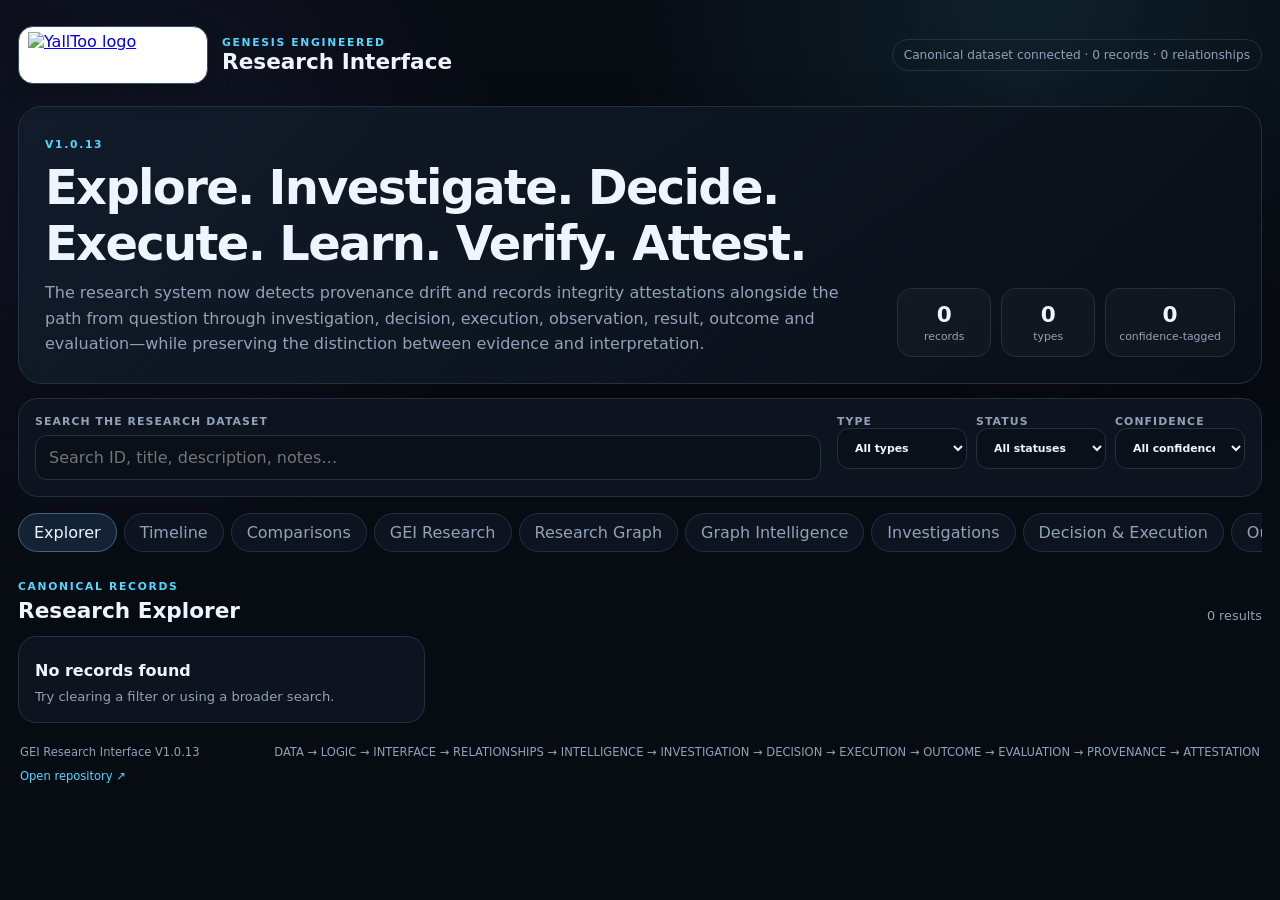
==== commit 9c44ffe2: "Connect V1.0.13 integrity engine and interface branding" ====
--- a/interface/index.html
+++ b/interface/index.html
@@ -1 +1 @@
-<!doctype html><html lang="en"><head><meta charset="utf-8"><meta name="viewport" content="width=device-width,initial-scale=1,viewport-fit=cover"><meta name="description" content="GEI Research Interface — canonical exploration, relationship graph, evidence traceability, investigation, decision, execution, outcome intelligence and research provenance."><title>GEI Research Interface</title><link rel="stylesheet" href="styles.css"></head><body><div class="app-shell"><header class="topbar"><div class="brand"><a class="brand-logo-link" href="https://yalltoo.com/" target="_blank" rel="noopener" aria-label="YallToo"><img class="brand-logo" src="https://assets.zyrosite.com/YZ9jg46Bljs5wOZR/yall-too-logo-vq2GKHxbTzr7g8bO.png" alt="YallToo logo"></a><div><div class="eyebrow">GENESIS ENGINEERED</div><h1>Research Interface</h1></div></div><div class="status" id="status">Connecting to canonical dataset…</div></header><main><section class="hero"><div><span class="eyebrow">V1.0.12</span><h2>Explore. Investigate. Decide. Execute. Learn. Verify.</h2><p>The research system now traces provenance and verification alongside the path from question through investigation, decision, execution, observation, result, outcome and evaluation—while preserving the distinction between evidence and interpretation.</p></div><div class="hero-stats"><div><strong id="recordCount">—</strong><span>records</span></div><div><strong id="typeCount">—</strong><span>types</span></div><div><strong id="confidenceCount">—</strong><span>confidence-tagged</span></div></div></section><section class="controls panel"><div class="search-wrap"><label for="search">Search the research dataset</label><input id="search" type="search" placeholder="Search ID, title, description, notes…" autocomplete="off"></div><div class="filters"><label>Type<select id="typeFilter"><option value="all">All types</option></select></label><label>Status<select id="statusFilter"><option value="all">All statuses</option><option>active</option><option>draft</option><option>deprecated</option><option>closed</option></select></label><label>Confidence<select id="confidenceFilter"><option value="all">All confidence</option><option>C0</option><option>C1</option><option>C2</option><option>C3</option><option>C4</option><option>C5</option></select></label></div></section><nav class="tabs" aria-label="Research views"><button class="tab active" data-view="explorer">Explorer</button><button class="tab" data-view="timeline">Timeline</button><button class="tab" data-view="comparisons">Comparisons</button><button class="tab" data-view="epistemic">GEI Research</button><button class="tab" data-view="graph">Research Graph</button><button class="tab" data-view="intelligence">Graph Intelligence</button><button class="tab" data-view="investigations">Investigations</button><button class="tab" data-view="decisions">Decision & Execution</button></nav><section id="explorerView" class="view active"><div class="section-heading"><div><span class="eyebrow">CANONICAL RECORDS</span><h2>Research Explorer</h2></div><span id="resultCount" class="muted">Loading…</span></div><div id="recordGrid" class="record-grid"></div></section><section id="timelineView" class="view"><div class="section-heading"><div><span class="eyebrow">CHRONOLOGY</span><h2>Master Timeline</h2></div><span class="muted">Generated from chronology records</span></div><div id="timeline" class="timeline"></div></section><section id="comparisonsView" class="view"><div class="section-heading"><div><span class="eyebrow">COMPARATIVE RESEARCH</span><h2>Comparison Matrix</h2></div><span id="comparisonCount" class="muted"></span></div><div id="comparisonGrid" class="comparison-grid"></div></section><section id="epistemicView" class="view"><div class="section-heading"><div><span class="eyebrow">EPISTEMIC FIREWALL</span><h2>Evidence → Interpretation</h2></div></div><div class="firewall"><div class="flow"><span>SOURCE</span><b>→</b><span>PASSAGE</span><b>→</b><span>OBSERVATION</span><b>→</b><span>EVIDENCE</span></div><div class="flow second"><span>COMPARISON</span><b>→</b><span>INTERPRETATION</span><b>→</b><span>HYPOTHESIS</span><b>→</b><span>TEST</span><b>→</b><span>OUTCOME</span></div><p>CONNECTED ≠ SUPPORTED ≠ CORROBORATED ≠ CONFIRMED. A graph relationship is provenance, not proof.</p></div><div id="epistemicCards" class="epistemic-grid"></div></section><section id="graphView" class="view"><div class="section-heading"><div><span class="eyebrow">RELATIONSHIP ENGINE</span><h2>Research Graph</h2></div><span id="graphCount" class="muted"></span></div><div class="graph-toolbar panel"><div><strong>Explicit-reference graph</strong><p class="muted">Edges are derived only from canonical ID references.</p></div><div class="graph-actions"><button id="traceSelected" class="graph-btn">Trace selected</button><button id="resetGraph" class="graph-btn">Reset</button></div></div><div class="graph-layout"><div class="graph-panel"><svg id="researchGraph" role="img" aria-label="GEI research relationship graph"></svg></div><aside class="graph-inspector panel"><span class="eyebrow">RELATIONSHIP INSPECTOR</span><h3 id="graphInspectorTitle">Select a record</h3><div id="graphInspectorText" class="muted">Select a node to inspect its explicit relationships.</div><div id="relationshipList" class="relationship-list"></div></aside></div><div class="graph-table-heading section-heading"><div><span class="eyebrow">AUDITABLE EDGES</span><h2>Relationship Table</h2></div></div><div id="relationshipTable" class="relationship-table"></div></section><section id="intelligenceView" class="view"><div class="section-heading"><div><span class="eyebrow">GRAPH INTELLIGENCE</span><h2>Evidence Traceability & Audit</h2></div><span id="auditSummary" class="muted"></span></div><div class="intelligence-grid"><div class="panel"><span class="eyebrow">CLAIM TRACE</span><h3>Trace a record's research neighborhood</h3><p class="muted">The trace follows explicit canonical relationships. It is a provenance aid, not a proof engine.</p><div id="claimTrace" class="claim-trace"></div></div><div class="panel"><span class="eyebrow">EPISTEMIC AUDIT</span><h3>Potential structural issues</h3><p class="muted">Warnings identify missing traceability; errors identify broken or disallowed references.</p><div id="auditList" class="audit-list"></div></div></div></section><section id="investigationsView" class="view"><div class="section-heading"><div><span class="eyebrow">INVESTIGATION ENGINE</span><h2>Research Investigation Workspace</h2></div><span id="investigationCount" class="muted"></span></div><div class="investigation-banner"><strong>QUESTION → CLAIM → EVIDENCE → INTERPRETATION → HYPOTHESIS → TEST → RESULT → OUTCOME</strong><p>This chain records what is being investigated without treating connectivity as confirmation.</p></div><div id="investigationGrid" class="investigation-grid"></div><div class="workspace panel"><div class="workspace-head"><div><span class="eyebrow">ACTIVE INVESTIGATION</span><h2 id="workspaceTitle">Select an investigation</h2></div><span id="workspaceStatus" class="chip">—</span></div><div id="workspaceFlow" class="workspace-flow"></div><div class="workspace-notes"><div><span class="eyebrow">ALTERNATIVE EXPLANATION / COUNTEREVIDENCE</span><p id="alternativeExplanation">Select an investigation to inspect its safeguards.</p></div><div><span class="eyebrow">TEST PLAN</span><ol id="testPlan"></ol></div></div></div></section><section id="decisionsView" class="view"><div class="section-heading"><div><span class="eyebrow">V1.0.10 · DECISION → EXECUTION</span><h2>Research Decision & Execution Engine</h2></div><span id="decisionCount" class="muted"></span></div><div class="decision-banner"><strong>INVESTIGATION → DECISION → EXECUTION → OBSERVATION → RESULT → OUTCOME</strong><p>A decision is an explicit research choice. An execution records what was actually done. An observation records what was observed. None may silently become a conclusion.</p></div><div id="decisionGrid" class="decision-grid"></div><div class="decision-workspace panel"><div class="workspace-head"><div><span class="eyebrow">ACTIVE DECISION</span><h2 id="decisionTitle">Select a decision</h2></div><span id="decisionStatus" class="chip">—</span></div><div id="decisionFlow" class="workspace-flow"></div><div class="workspace-notes"><div><span class="eyebrow">RATIONALE & ALTERNATIVES</span><p id="decisionRationale">Select a decision to inspect its rationale.</p><ul id="decisionAlternatives"></ul></div><div><span class="eyebrow">EXECUTION / OBSERVATIONS</span><div id="executionDetails">No execution selected.</div></div></div></div></section></main><footer><span>GEI Research Interface V1.0.12</span><span>DATA → LOGIC → INTERFACE → RELATIONSHIPS → INTELLIGENCE → INVESTIGATION → DECISION → EXECUTION → OUTCOME → EVALUATION → PROVENANCE</span><a href="https://github.com/jawa-dam/GEI-Research" target="_blank" rel="noopener">Open repository ↗</a></footer></div><dialog id="recordDialog"><button id="closeDialog" class="close" aria-label="Close">×</button><div id="dialogContent"></div></dialog><script src="app.js"></script><script src="investigation.js"></script><script src="decision-engine.js"></script><script src="outcome-engine.js"></script><script src="provenance-engine.js"></script></body></html>+<!doctype html><html lang="en"><head><meta charset="utf-8"><meta name="viewport" content="width=device-width,initial-scale=1,viewport-fit=cover"><meta name="description" content="GEI Research Interface — canonical exploration, relationship graph, evidence traceability, investigation, decision, execution, outcome intelligence, provenance and integrity drift detection."><title>GEI Research Interface</title><link rel="stylesheet" href="styles.css"></head><body><div class="app-shell"><header class="topbar"><div class="brand"><a class="brand-logo-link" href="https://yalltoo.com/" target="_blank" rel="noopener" aria-label="YallToo"><img class="brand-logo" src="https://assets.zyrosite.com/YZ9jg46Bljs5wOZR/yall-too-logo-vq2GKHxbTzr7g8bO.png" alt="YallToo logo"></a><div><div class="eyebrow">GENESIS ENGINEERED</div><h1>Research Interface</h1></div></div><div class="status" id="status">Connecting to canonical dataset…</div></header><main><section class="hero"><div><span class="eyebrow">V1.0.13</span><h2>Explore. Investigate. Decide. Execute. Learn. Verify. Attest.</h2><p>The research system now detects provenance drift and records integrity attestations alongside the path from question through investigation, decision, execution, observation, result, outcome and evaluation—while preserving the distinction between evidence and interpretation.</p></div><div class="hero-stats"><div><strong id="recordCount">—</strong><span>records</span></div><div><strong id="typeCount">—</strong><span>types</span></div><div><strong id="confidenceCount">—</strong><span>confidence-tagged</span></div></div></section><section class="controls panel"><div class="search-wrap"><label for="search">Search the research dataset</label><input id="search" type="search" placeholder="Search ID, title, description, notes…" autocomplete="off"></div><div class="filters"><label>Type<select id="typeFilter"><option value="all">All types</option></select></label><label>Status<select id="statusFilter"><option value="all">All statuses</option><option>active</option><option>draft</option><option>deprecated</option><option>closed</option></select></label><label>Confidence<select id="confidenceFilter"><option value="all">All confidence</option><option>C0</option><option>C1</option><option>C2</option><option>C3</option><option>C4</option><option>C5</option></select></label></div></section><nav class="tabs" aria-label="Research views"><button class="tab active" data-view="explorer">Explorer</button><button class="tab" data-view="timeline">Timeline</button><button class="tab" data-view="comparisons">Comparisons</button><button class="tab" data-view="epistemic">GEI Research</button><button class="tab" data-view="graph">Research Graph</button><button class="tab" data-view="intelligence">Graph Intelligence</button><button class="tab" data-view="investigations">Investigations</button><button class="tab" data-view="decisions">Decision & Execution</button></nav><section id="explorerView" class="view active"><div class="section-heading"><div><span class="eyebrow">CANONICAL RECORDS</span><h2>Research Explorer</h2></div><span id="resultCount" class="muted">Loading…</span></div><div id="recordGrid" class="record-grid"></div></section><section id="timelineView" class="view"><div class="section-heading"><div><span class="eyebrow">CHRONOLOGY</span><h2>Master Timeline</h2></div><span class="muted">Generated from chronology records</span></div><div id="timeline" class="timeline"></div></section><section id="comparisonsView" class="view"><div class="section-heading"><div><span class="eyebrow">COMPARATIVE RESEARCH</span><h2>Comparison Matrix</h2></div><span id="comparisonCount" class="muted"></span></div><div id="comparisonGrid" class="comparison-grid"></div></section><section id="epistemicView" class="view"><div class="section-heading"><div><span class="eyebrow">EPISTEMIC FIREWALL</span><h2>Evidence → Interpretation</h2></div></div><div class="firewall"><div class="flow"><span>SOURCE</span><b>→</b><span>PASSAGE</span><b>→</b><span>OBSERVATION</span><b>→</b><span>EVIDENCE</span></div><div class="flow second"><span>COMPARISON</span><b>→</b><span>INTERPRETATION</span><b>→</b><span>HYPOTHESIS</span><b>→</b><span>TEST</span><b>→</b><span>OUTCOME</span></div><p>CONNECTED ≠ SUPPORTED ≠ CORROBORATED ≠ CONFIRMED. A graph relationship is provenance, not proof.</p></div><div id="epistemicCards" class="epistemic-grid"></div></section><section id="graphView" class="view"><div class="section-heading"><div><span class="eyebrow">RELATIONSHIP ENGINE</span><h2>Research Graph</h2></div><span id="graphCount" class="muted"></span></div><div class="graph-toolbar panel"><div><strong>Explicit-reference graph</strong><p class="muted">Edges are derived only from canonical ID references.</p></div><div class="graph-actions"><button id="traceSelected" class="graph-btn">Trace selected</button><button id="resetGraph" class="graph-btn">Reset</button></div></div><div class="graph-layout"><div class="graph-panel"><svg id="researchGraph" role="img" aria-label="GEI research relationship graph"></svg></div><aside class="graph-inspector panel"><span class="eyebrow">RELATIONSHIP INSPECTOR</span><h3 id="graphInspectorTitle">Select a record</h3><div id="graphInspectorText" class="muted">Select a node to inspect its explicit relationships.</div><div id="relationshipList" class="relationship-list"></div></aside></div><div class="graph-table-heading section-heading"><div><span class="eyebrow">AUDITABLE EDGES</span><h2>Relationship Table</h2></div></div><div id="relationshipTable" class="relationship-table"></div></section><section id="intelligenceView" class="view"><div class="section-heading"><div><span class="eyebrow">GRAPH INTELLIGENCE</span><h2>Evidence Traceability & Audit</h2></div><span id="auditSummary" class="muted"></span></div><div class="intelligence-grid"><div class="panel"><span class="eyebrow">CLAIM TRACE</span><h3>Trace a record's research neighborhood</h3><p class="muted">The trace follows explicit canonical relationships. It is a provenance aid, not a proof engine.</p><div id="claimTrace" class="claim-trace"></div></div><div class="panel"><span class="eyebrow">EPISTEMIC AUDIT</span><h3>Potential structural issues</h3><p class="muted">Warnings identify missing traceability; errors identify broken or disallowed references.</p><div id="auditList" class="audit-list"></div></div></div></section><section id="investigationsView" class="view"><div class="section-heading"><div><span class="eyebrow">INVESTIGATION ENGINE</span><h2>Research Investigation Workspace</h2></div><span id="investigationCount" class="muted"></span></div><div class="investigation-banner"><strong>QUESTION → CLAIM → EVIDENCE → INTERPRETATION → HYPOTHESIS → TEST → RESULT → OUTCOME</strong><p>This chain records what is being investigated without treating connectivity as confirmation.</p></div><div id="investigationGrid" class="investigation-grid"></div><div class="workspace panel"><div class="workspace-head"><div><span class="eyebrow">ACTIVE INVESTIGATION</span><h2 id="workspaceTitle">Select an investigation</h2></div><span id="workspaceStatus" class="chip">—</span></div><div id="workspaceFlow" class="workspace-flow"></div><div class="workspace-notes"><div><span class="eyebrow">ALTERNATIVE EXPLANATION / COUNTEREVIDENCE</span><p id="alternativeExplanation">Select an investigation to inspect its safeguards.</p></div><div><span class="eyebrow">TEST PLAN</span><ol id="testPlan"></ol></div></div></div></section><section id="decisionsView" class="view"><div class="section-heading"><div><span class="eyebrow">V1.0.10 · DECISION → EXECUTION</span><h2>Research Decision & Execution Engine</h2></div><span id="decisionCount" class="muted"></span></div><div class="decision-banner"><strong>INVESTIGATION → DECISION → EXECUTION → OBSERVATION → RESULT → OUTCOME</strong><p>A decision is an explicit research choice. An execution records what was actually done. An observation records what was observed. None may silently become a conclusion.</p></div><div id="decisionGrid" class="decision-grid"></div><div class="decision-workspace panel"><div class="workspace-head"><div><span class="eyebrow">ACTIVE DECISION</span><h2 id="decisionTitle">Select a decision</h2></div><span id="decisionStatus" class="chip">—</span></div><div id="decisionFlow" class="workspace-flow"></div><div class="workspace-notes"><div><span class="eyebrow">RATIONALE & ALTERNATIVES</span><p id="decisionRationale">Select a decision to inspect its rationale.</p><ul id="decisionAlternatives"></ul></div><div><span class="eyebrow">EXECUTION / OBSERVATIONS</span><div id="executionDetails">No execution selected.</div></div></div></div></section></main><footer><span>GEI Research Interface V1.0.13</span><span>DATA → LOGIC → INTERFACE → RELATIONSHIPS → INTELLIGENCE → INVESTIGATION → DECISION → EXECUTION → OUTCOME → EVALUATION → PROVENANCE → ATTESTATION</span><a href="https://github.com/jawa-dam/GEI-Research" target="_blank" rel="noopener">Open repository ↗</a></footer></div><dialog id="recordDialog"><button id="closeDialog" class="close" aria-label="Close">×</button><div id="dialogContent"></div></dialog><script src="app.js"></script><script src="investigation.js"></script><script src="decision-engine.js"></script><script src="outcome-engine.js"></script><script src="provenance-engine.js"></script><script src="integrity-engine.js"></script></body></html>
--- a/interface/styles.css
+++ b/interface/styles.css
@@ -1 +1 @@
-:root{--bg:#070b12;--panel:#0d1420;--panel2:#111b29;--line:#223044;--text:#eef5ff;--muted:#91a2b8;--accent:#55d6ff;--accent2:#8b7cff;--good:#54e39b;--warn:#ffd166;--danger:#ff7186;--shadow:0 18px 50px rgba(0,0,0,.28)}*{box-sizing:border-box}html{background:var(--bg);color:var(--text);font-family:Inter,ui-sans-serif,system-ui,-apple-system,BlinkMacSystemFont,"Segoe UI",sans-serif}body{margin:0;min-height:100vh;background:radial-gradient(circle at 80% 0%,rgba(85,214,255,.10),transparent 30%),radial-gradient(circle at 10% 20%,rgba(139,124,255,.09),transparent 28%),var(--bg)}button,input,select{font:inherit}.app-shell{width:min(1440px,100%);margin:auto;padding:18px 18px 28px}.topbar{display:flex;justify-content:space-between;align-items:center;gap:16px;padding:8px 0 22px}.brand{display:flex;align-items:center;gap:12px}.brand-mark{display:grid;place-items:center;width:46px;height:46px;border:1px solid #31506a;border-radius:14px;background:linear-gradient(135deg,#102b3c,#15152d);font-weight:900;letter-spacing:.08em;color:var(--accent)}h1,h2,h3,p{margin:0}.topbar h1{font-size:clamp(1.05rem,2vw,1.35rem)}.eyebrow{font-size:.67rem;letter-spacing:.16em;font-weight:800;color:var(--accent)}.status{font-size:.76rem;color:var(--muted);border:1px solid var(--line);padding:8px 11px;border-radius:999px}.hero{display:grid;grid-template-columns:1fr auto;gap:24px;align-items:end;padding:26px;border:1px solid var(--line);border-radius:24px;background:linear-gradient(135deg,rgba(17,27,41,.96),rgba(9,15,24,.96));box-shadow:var(--shadow)}.hero h2{font-size:clamp(1.65rem,4vw,3rem);margin:7px 0 9px;letter-spacing:-.035em}.hero p{max-width:800px;color:var(--muted);line-height:1.6}.hero-stats{display:flex;gap:10px}.hero-stats div{min-width:94px;padding:13px;border:1px solid var(--line);border-radius:15px;background:rgba(255,255,255,.025);text-align:center}.hero-stats strong{display:block;font-size:1.35rem}.hero-stats span{display:block;color:var(--muted);font-size:.68rem;margin-top:3px}.panel{margin-top:14px;border:1px solid var(--line);border-radius:20px;background:var(--panel);padding:16px}.controls{display:grid;grid-template-columns:1fr auto;gap:16px}.search-wrap label,.filters label{display:block;font-size:.68rem;text-transform:uppercase;letter-spacing:.1em;color:var(--muted);font-weight:800;margin-bottom:7px}.search-wrap input,.filters select{width:100%;background:#09101a;color:var(--text);border:1px solid var(--line);border-radius:12px;padding:12px 13px;outline:none}.search-wrap input:focus,.filters select:focus{border-color:var(--accent)}.filters{display:grid;grid-template-columns:repeat(3,130px);gap:9px}.tabs{display:flex;gap:7px;overflow:auto;padding:16px 0 5px}.tab{white-space:nowrap;border:1px solid var(--line);background:var(--panel);color:var(--muted);border-radius:999px;padding:9px 15px;cursor:pointer}.tab.active{color:var(--text);border-color:#42627f;background:#142235}.view{display:none;padding-top:18px}.view.active{display:block}.section-heading{display:flex;align-items:end;justify-content:space-between;gap:12px;margin-bottom:13px}.section-heading h2{margin-top:4px;font-size:1.35rem}.muted{color:var(--muted);font-size:.8rem}.record-grid{display:grid;grid-template-columns:repeat(3,minmax(0,1fr));gap:12px}.record-card,.comparison-card,.epistemic-card{border:1px solid var(--line);background:var(--panel);border-radius:18px;padding:16px;transition:.18s transform,.18s border-color;cursor:pointer}.record-card:hover,.comparison-card:hover{transform:translateY(-2px);border-color:#3b5c78}.record-card h3,.comparison-card h3{font-size:1rem;margin:8px 0 7px}.record-card p,.comparison-card p{color:var(--muted);font-size:.82rem;line-height:1.5}.chips{display:flex;flex-wrap:wrap;gap:6px}.chip{display:inline-flex;padding:4px 7px;border-radius:999px;border:1px solid var(--line);font-size:.63rem;color:#b9c8d9}.chip.type{color:var(--accent)}.chip.good{color:var(--good)}.chip.warn{color:var(--warn)}.chip.hyp{color:#c8bdff}.timeline{position:relative;padding:6px 0 10px 25px}.timeline:before{content:"";position:absolute;left:8px;top:0;bottom:0;width:2px;background:#23354b}.timeline-item{position:relative;margin:0 0 14px}.timeline-item:before{content:"";position:absolute;left:-21px;top:16px;width:10px;height:10px;border-radius:50%;background:var(--accent);box-shadow:0 0 0 4px #102031}.timeline-card{border:1px solid var(--line);background:var(--panel);border-radius:16px;padding:14px;cursor:pointer}.timeline-date{color:var(--accent);font-size:.72rem;font-weight:800;letter-spacing:.08em}.comparison-grid,.epistemic-grid{display:grid;grid-template-columns:repeat(2,minmax(0,1fr));gap:12px}.firewall{border:1px solid #31516b;border-radius:20px;background:linear-gradient(135deg,#0c1926,#111528);padding:20px;margin-bottom:14px}.flow{display:flex;flex-wrap:wrap;align-items:center;gap:8px;margin-bottom:9px}.flow span{font-size:.68rem;font-weight:900;letter-spacing:.08em;padding:8px 9px;border:1px solid var(--line);border-radius:9px;background:#0a111b}.flow b{color:var(--accent)}.firewall p{color:var(--muted);font-size:.8rem;line-height:1.55;margin-top:14px}.epistemic-card{cursor:default}.epistemic-card strong{font-size:1.1rem}.epistemic-card p{color:var(--muted);font-size:.8rem;line-height:1.5;margin-top:7px}.graph-toolbar{display:flex;justify-content:space-between;align-items:center;gap:14px}.graph-toolbar strong{font-size:.9rem}.graph-toolbar p{max-width:760px;margin-top:4px;line-height:1.45}.graph-actions{display:flex;gap:7px}.graph-btn{border:1px solid var(--line);background:#101b29;color:var(--text);border-radius:10px;padding:9px 12px;cursor:pointer}.graph-btn:hover{border-color:#42627f}.graph-layout{display:grid;grid-template-columns:minmax(0,1.65fr) minmax(280px,.75fr);gap:12px;margin-top:12px}.graph-panel{min-height:520px;border:1px solid var(--line);border-radius:20px;background:radial-gradient(circle at center,rgba(85,214,255,.05),transparent 55%),#080e17;overflow:hidden}.graph-panel svg{width:100%;height:520px;display:block;touch-action:manipulation}.graph-edge{stroke:#34506a;stroke-width:1.5;opacity:.65}.graph-node{cursor:pointer}.graph-node circle{fill:#111f30;stroke:#4b7191;stroke-width:1.5;transition:.15s}.graph-node:hover circle,.graph-node.selected circle{fill:#16364a;stroke:var(--accent);stroke-width:2.5;filter:drop-shadow(0 0 7px rgba(85,214,255,.25))}.graph-node text{fill:#dbe8f5;text-anchor:middle;font-size:11px;font-weight:700;pointer-events:none}.graph-node .node-type{fill:var(--muted);font-size:9px;font-weight:500}.graph-inspector{margin-top:0;align-self:stretch}.graph-inspector h3{margin:7px 0 8px;font-size:1.05rem}.graph-inspector>.muted{line-height:1.45}.relationship-list{display:grid;gap:7px;margin-top:14px;max-height:410px;overflow:auto}.relationship-item{display:grid;text-align:left;gap:4px;border:1px solid var(--line);background:#09111c;color:var(--text);border-radius:12px;padding:10px;cursor:pointer}.relationship-item:hover{border-color:#42627f}.relationship-item strong{font-size:.78rem}.relationship-item span{color:var(--muted);font-size:.65rem}.graph-table-heading{margin-top:22px}.relationship-table{border:1px solid var(--line);border-radius:18px;overflow:hidden;background:var(--panel)}.table-scroll{overflow:auto}.relationship-table table{width:100%;border-collapse:collapse;min-width:650px}.relationship-table th,.relationship-table td{padding:11px 13px;border-bottom:1px solid var(--line);text-align:left;vertical-align:top}.relationship-table th{font-size:.67rem;text-transform:uppercase;letter-spacing:.1em;color:var(--muted);background:#0a111b}.relationship-table td{font-size:.78rem}.relationship-table tr:last-child td{border-bottom:0}.relationship-table button{border:0;background:transparent;color:var(--accent);padding:0;text-align:left;cursor:pointer;font-weight:700}.relationship-table small{display:block;color:var(--muted);margin-top:3px;font-size:.63rem}.intelligence-grid{display:grid;grid-template-columns:minmax(0,1.2fr) minmax(0,1fr);gap:12px}.intelligence-grid>.panel h3{font-size:1rem;margin:7px 0}.claim-trace{display:grid;gap:8px;margin-top:16px}.trace-step{display:grid;grid-template-columns:30px 1fr;gap:11px;position:relative;padding:11px;border:1px solid var(--line);border-radius:14px;background:#09111c}.trace-step:not(:last-child):after{content:"↓";position:absolute;left:10px;bottom:-17px;color:var(--accent);z-index:2}.trace-badge{width:28px;height:28px;border-radius:50%;display:grid;place-items:center;border:1px solid #35516b;background:#102031;color:var(--accent);font-size:.72rem;font-weight:900}.trace-step h3{font-size:.82rem;margin:4px 0}.trace-step p{color:var(--muted);font-size:.72rem;line-height:1.45}.trace-step small{display:block;color:#6f8298;font-size:.62rem;margin-top:5px}.audit-list{display:grid;gap:8px;margin-top:16px}.audit-item{display:grid;text-align:left;gap:3px;border:1px solid var(--line);background:#09111c;color:var(--text);border-radius:13px;padding:11px;cursor:pointer}.audit-item:hover{border-color:#42627f}.audit-item span{font-size:.58rem;font-weight:900;letter-spacing:.1em}.audit-item strong{font-size:.78rem}.audit-item p{color:var(--muted);font-size:.68rem;line-height:1.4}.audit-item.error span{color:var(--danger)}.audit-item.warning span{color:var(--warn)}.trace-actions{margin-top:16px}footer{display:flex;justify-content:space-between;gap:10px;flex-wrap:wrap;color:var(--muted);font-size:.72rem;padding:22px 2px}footer a{color:var(--accent);text-decoration:none}dialog{width:min(760px,calc(100% - 24px));max-height:86vh;overflow:auto;background:#0b131e;color:var(--text);border:1px solid #35516b;border-radius:22px;padding:23px;box-shadow:0 30px 100px #000}.close{position:absolute;right:13px;top:11px;border:0;background:transparent;color:var(--muted);font-size:1.8rem;cursor:pointer}dialog::backdrop{background:rgba(0,0,0,.72)}.detail-meta{display:flex;flex-wrap:wrap;gap:7px;margin:12px 0}.detail-section{margin-top:18px}.detail-section h4{font-size:.72rem;text-transform:uppercase;letter-spacing:.12em;color:var(--accent);margin:0 0 7px}.detail-section p,.detail-section li{color:#b8c5d4;line-height:1.6;font-size:.86rem}.detail-section ul{padding-left:18px;margin:0}.json-preview{margin-top:16px;background:#060a10;border:1px solid var(--line);border-radius:12px;padding:12px;overflow:auto;color:#a8b9cc;font-size:.72rem;max-height:230px}@media(max-width:1000px){.graph-layout,.intelligence-grid{grid-template-columns:1fr}.graph-inspector{min-height:220px}.hero{grid-template-columns:1fr}.controls{grid-template-columns:1fr}.record-grid{grid-template-columns:repeat(2,minmax(0,1fr))}}@media(max-width:620px){.app-shell{padding:12px}.topbar{align-items:flex-start;flex-direction:column}.status{width:100%}.hero{padding:18px;border-radius:19px}.hero-stats{display:grid;grid-template-columns:repeat(3,1fr)}.hero-stats div{min-width:0;padding:10px 5px}.filters{grid-template-columns:1fr}.record-grid,.comparison-grid,.epistemic-grid{grid-template-columns:1fr}.flow{gap:5px}.flow b{display:none}.flow span{font-size:.6rem}.tabs{margin-right:-12px;padding-right:12px}.graph-toolbar{align-items:stretch;flex-direction:column}.graph-actions{width:100%}.graph-btn{flex:1}.graph-panel{min-height:430px}.graph-panel svg{height:430px}.relationship-list{max-height:280px}.trace-step{grid-template-columns:26px 1fr}.trace-badge{width:26px;height:26px}}+:root{--bg:#070b12;--panel:#0d1420;--panel2:#111b29;--line:#223044;--text:#eef5ff;--muted:#91a2b8;--accent:#55d6ff;--accent2:#8b7cff;--good:#54e39b;--warn:#ffd166;--danger:#ff7186;--shadow:0 18px 50px rgba(0,0,0,.28)}*{box-sizing:border-box}html{width:100%;max-width:100%;overflow-x:hidden;background:var(--bg);color:var(--text);font-family:Inter,ui-sans-serif,system-ui,-apple-system,BlinkMacSystemFont,"Segoe UI",sans-serif}body{margin:0;width:100%;max-width:100%;min-height:100vh;overflow-x:hidden;background:radial-gradient(circle at 80% 0%,rgba(85,214,255,.10),transparent 30%),radial-gradient(circle at 10% 20%,rgba(139,124,255,.09),transparent 28%),var(--bg)}button,input,select{font:inherit}.app-shell{width:100%;max-width:1440px;margin:auto;padding:18px 18px 28px;overflow-x:hidden}.topbar{display:flex;justify-content:space-between;align-items:center;gap:16px;padding:8px 0 22px;min-width:0}.brand{display:flex;align-items:center;gap:14px;min-width:0;max-width:100%}.brand-logo-link{display:flex;align-items:center;justify-content:center;flex:0 0 auto;width:clamp(120px,22vw,190px);height:58px;border:1px solid #31506a;border-radius:15px;background:#fff;padding:5px 9px;box-shadow:0 8px 24px rgba(0,0,0,.22);overflow:hidden}.brand-logo{display:block!important;width:100%!important;height:100%!important;max-width:100%!important;max-height:100%!important;object-fit:contain!important}.brand-logo-link:hover{border-color:var(--accent);transform:translateY(-1px)}.brand>div{min-width:0}.topbar h1{font-size:clamp(1.05rem,2vw,1.35rem)}h1,h2,h3,p{margin:0}.eyebrow{font-size:.67rem;letter-spacing:.16em;font-weight:800;color:var(--accent)}.status{font-size:.76rem;color:var(--muted);border:1px solid var(--line);padding:8px 11px;border-radius:999px;min-width:0}.hero{display:grid;grid-template-columns:1fr auto;gap:24px;align-items:end;padding:26px;border:1px solid var(--line);border-radius:24px;background:linear-gradient(135deg,rgba(17,27,41,.96),rgba(9,15,24,.96));box-shadow:var(--shadow)}.hero h2{font-size:clamp(1.65rem,4vw,3rem);margin:7px 0 9px;letter-spacing:-.035em}.hero p{max-width:800px;color:var(--muted);line-height:1.6}.hero-stats{display:flex;gap:10px}.hero-stats div{min-width:94px;padding:13px;border:1px solid var(--line);border-radius:15px;background:rgba(255,255,255,.025);text-align:center}.hero-stats strong{display:block;font-size:1.35rem}.hero-stats span{display:block;color:var(--muted);font-size:.68rem;margin-top:3px}.panel{margin-top:14px;border:1px solid var(--line);border-radius:20px;background:var(--panel);padding:16px}.controls{display:grid;grid-template-columns:1fr auto;gap:16px}.search-wrap label,.filters label{display:block;font-size:.68rem;text-transform:uppercase;letter-spacing:.1em;color:var(--muted);font-weight:800;margin-bottom:7px}.search-wrap input,.filters select{width:100%;background:#09101a;color:var(--text);border:1px solid var(--line);border-radius:12px;padding:12px 13px;outline:none}.search-wrap input:focus,.filters select:focus{border-color:var(--accent)}.filters{display:grid;grid-template-columns:repeat(3,130px);gap:9px}.tabs{display:flex;gap:7px;overflow:auto;padding:16px 0 5px}.tab{white-space:nowrap;border:1px solid var(--line);background:var(--panel);color:var(--muted);border-radius:999px;padding:9px 15px;cursor:pointer}.tab.active{color:var(--text);border-color:#42627f;background:#142235}.view{display:none;padding-top:18px}.view.active{display:block}.section-heading{display:flex;align-items:end;justify-content:space-between;gap:12px;margin-bottom:13px}.section-heading h2{margin-top:4px;font-size:1.35rem}.muted{color:var(--muted);font-size:.8rem}.record-grid{display:grid;grid-template-columns:repeat(3,minmax(0,1fr));gap:12px}.record-card,.comparison-card,.epistemic-card{border:1px solid var(--line);background:var(--panel);border-radius:18px;padding:16px;transition:.18s transform,.18s border-color;cursor:pointer}.record-card:hover,.comparison-card:hover{transform:translateY(-2px);border-color:#3b5c78}.record-card h3,.comparison-card h3{font-size:1rem;margin:8px 0 7px}.record-card p,.comparison-card p{color:var(--muted);font-size:.82rem;line-height:1.5}.chips{display:flex;flex-wrap:wrap;gap:6px}.chip{display:inline-flex;padding:4px 7px;border-radius:999px;border:1px solid var(--line);font-size:.63rem;color:#b9c8d9}.chip.type{color:var(--accent)}.chip.good{color:var(--good)}.chip.warn{color:var(--warn)}.chip.hyp{color:#c8bdff}.timeline{position:relative;padding:6px 0 10px 25px}.timeline:before{content:"";position:absolute;left:8px;top:0;bottom:0;width:2px;background:#23354b}.timeline-item{position:relative;margin:0 0 14px}.timeline-item:before{content:"";position:absolute;left:-21px;top:16px;width:10px;height:10px;border-radius:50%;background:var(--accent);box-shadow:0 0 0 4px #102031}.timeline-card{border:1px solid var(--line);background:var(--panel);border-radius:16px;padding:14px;cursor:pointer}.timeline-date{color:var(--accent);font-size:.72rem;font-weight:800;letter-spacing:.08em}.comparison-grid,.epistemic-grid{display:grid;grid-template-columns:repeat(2,minmax(0,1fr));gap:12px}.firewall{border:1px solid #31516b;border-radius:20px;background:linear-gradient(135deg,#0c1926,#111528);padding:20px;margin-bottom:14px}.flow{display:flex;flex-wrap:wrap;align-items:center;gap:8px;margin-bottom:9px}.flow span{font-size:.68rem;font-weight:900;letter-spacing:.08em;padding:8px 9px;border:1px solid var(--line);border-radius:9px;background:#0a111b}.flow b{color:var(--accent)}.firewall p{color:var(--muted);font-size:.8rem;line-height:1.55;margin-top:14px}.epistemic-card{cursor:default}.epistemic-card strong{font-size:1.1rem}.epistemic-card p{color:var(--muted);font-size:.8rem;line-height:1.5;margin-top:7px}.graph-toolbar{display:flex;justify-content:space-between;align-items:center;gap:14px}.graph-toolbar strong{font-size:.9rem}.graph-toolbar p{max-width:760px;margin-top:4px;line-height:1.45}.graph-actions{display:flex;gap:7px}.graph-btn{border:1px solid var(--line);background:#101b29;color:var(--text);border-radius:10px;padding:9px 12px;cursor:pointer}.graph-btn:hover{border-color:#42627f}.graph-layout{display:grid;grid-template-columns:minmax(0,1.65fr) minmax(280px,.75fr);gap:12px;margin-top:12px}.graph-panel{min-height:520px;border:1px solid var(--line);border-radius:20px;background:radial-gradient(circle at center,rgba(85,214,255,.05),transparent 55%),#080e17;overflow:hidden}.graph-panel svg{width:100%;height:520px;display:block;touch-action:manipulation}.graph-edge{stroke:#34506a;stroke-width:1.5;opacity:.65}.graph-node{cursor:pointer}.graph-node circle{fill:#111f30;stroke:#4b7191;stroke-width:1.5;transition:.15s}.graph-node:hover circle,.graph-node.selected circle{fill:#16364a;stroke:var(--accent);stroke-width:2.5;filter:drop-shadow(0 0 7px rgba(85,214,255,.25))}.graph-node text{fill:#dbe8f5;text-anchor:middle;font-size:11px;font-weight:700;pointer-events:none}.graph-node .node-type{fill:var(--muted);font-size:9px;font-weight:500}.graph-inspector{margin-top:0;align-self:stretch}.graph-inspector h3{margin:7px 0 8px;font-size:1.05rem}.graph-inspector>.muted{line-height:1.45}.relationship-list{display:grid;gap:7px;margin-top:14px;max-height:410px;overflow:auto}.relationship-item{display:grid;text-align:left;gap:4px;border:1px solid var(--line);background:#09111c;color:var(--text);border-radius:12px;padding:10px;cursor:pointer}.relationship-item:hover{border-color:#42627f}.relationship-item strong{font-size:.78rem}.relationship-item span{color:var(--muted);font-size:.65rem}.graph-table-heading{margin-top:22px}.relationship-table{border:1px solid var(--line);border-radius:18px;overflow:hidden;background:var(--panel)}.table-scroll{overflow:auto}.relationship-table table{width:100%;border-collapse:collapse;min-width:650px}.relationship-table th,.relationship-table td{padding:11px 13px;border-bottom:1px solid var(--line);text-align:left;vertical-align:top}.relationship-table th{font-size:.67rem;text-transform:uppercase;letter-spacing:.1em;color:var(--muted);background:#0a111b}.relationship-table td{font-size:.78rem}.relationship-table tr:last-child td{border-bottom:0}.relationship-table button{border:0;background:transparent;color:var(--accent);padding:0;text-align:left;cursor:pointer;font-weight:700}.relationship-table small{display:block;color:var(--muted);margin-top:3px;font-size:.63rem}.intelligence-grid{display:grid;grid-template-columns:minmax(0,1.2fr) minmax(0,1fr);gap:12px}.intelligence-grid>.panel h3{font-size:1rem;margin:7px 0}.claim-trace{display:grid;gap:8px;margin-top:16px}.trace-step{display:grid;grid-template-columns:30px 1fr;gap:11px;position:relative;padding:11px;border:1px solid var(--line);border-radius:14px;background:#09111c}.trace-step:not(:last-child):after{content:"↓";position:absolute;left:10px;bottom:-17px;color:var(--accent);z-index:2}.trace-badge{width:28px;height:28px;border-radius:50%;display:grid;place-items:center;border:1px solid #35516b;background:#102031;color:var(--accent);font-size:.72rem;font-weight:900}.trace-step h3{font-size:.82rem;margin:4px 0}.trace-step p{color:var(--muted);font-size:.72rem;line-height:1.45}.trace-step small{display:block;color:#6f8298;font-size:.62rem;margin-top:5px}.audit-list{display:grid;gap:8px;margin-top:16px}.audit-item{display:grid;text-align:left;gap:3px;border:1px solid var(--line);background:#09111c;color:var(--text);border-radius:13px;padding:11px;cursor:pointer}.audit-item:hover{border-color:#42627f}.audit-item span{font-size:.58rem;font-weight:900;letter-spacing:.1em}.audit-item strong{font-size:.78rem}.audit-item p{color:var(--muted);font-size:.68rem;line-height:1.4}.audit-item.error span{color:var(--danger)}.audit-item.warning span{color:var(--warn)}.trace-actions{margin-top:16px}footer{display:flex;justify-content:space-between;gap:10px;flex-wrap:wrap;color:var(--muted);font-size:.72rem;padding:22px 2px}footer a{color:var(--accent);text-decoration:none}dialog{width:min(760px,calc(100% - 24px));max-height:86vh;overflow:auto;background:#0b131e;color:var(--text);border:1px solid #35516b;border-radius:22px;padding:23px;box-shadow:0 30px 100px #000}.close{position:absolute;right:13px;top:11px;border:0;background:transparent;color:var(--muted);font-size:1.8rem;cursor:pointer}dialog::backdrop{background:rgba(0,0,0,.72)}.detail-meta{display:flex;flex-wrap:wrap;gap:7px;margin:12px 0}.detail-section{margin-top:18px}.detail-section h4{font-size:.72rem;text-transform:uppercase;letter-spacing:.12em;color:var(--accent);margin:0 0 7px}.detail-section p,.detail-section li{color:#b8c5d4;line-height:1.6;font-size:.86rem}.detail-section ul{padding-left:18px;margin:0}.json-preview{margin-top:16px;background:#060a10;border:1px solid var(--line);border-radius:12px;padding:12px;overflow:auto;color:#a8b9cc;font-size:.72rem;max-height:230px}@media(max-width:1000px){.graph-layout,.intelligence-grid{grid-template-columns:1fr}.hero{grid-template-columns:1fr}.controls{grid-template-columns:1fr}.record-grid{grid-template-columns:repeat(2,minmax(0,1fr))}}@media(max-width:620px){.app-shell{padding:10px;width:100%;max-width:100%}.topbar{align-items:flex-start;flex-direction:column;gap:10px}.brand{width:100%;gap:10px;align-items:center}.brand-logo-link{width:min(190px,58vw);height:52px;min-width:120px;padding:4px 8px;border-radius:13px}.brand-logo{width:100%!important;height:100%!important;max-width:100%!important;max-height:100%!important;object-fit:contain!important}.brand .eyebrow{font-size:.58rem}.brand h1{font-size:1rem;line-height:1.1}.status{width:100%;font-size:.68rem;white-space:normal}.hero{padding:18px;border-radius:19px}.hero-stats{display:grid;grid-template-columns:repeat(3,1fr)}.hero-stats div{min-width:0;padding:10px 5px}.filters{grid-template-columns:1fr}.record-grid,.comparison-grid,.epistemic-grid{grid-template-columns:1fr}.flow{gap:5px}.flow b{display:none}.flow span{font-size:.6rem}.tabs{margin-right:-10px;padding-right:10px}.graph-toolbar{align-items:stretch;flex-direction:column}.graph-actions{width:100%}.graph-btn{flex:1}.graph-panel{min-height:430px}.graph-panel svg{height:430px}.relationship-list{max-height:280px}.trace-step{grid-template-columns:26px 1fr}.trace-badge{width:26px;height:26px}footer{font-size:.65rem}}
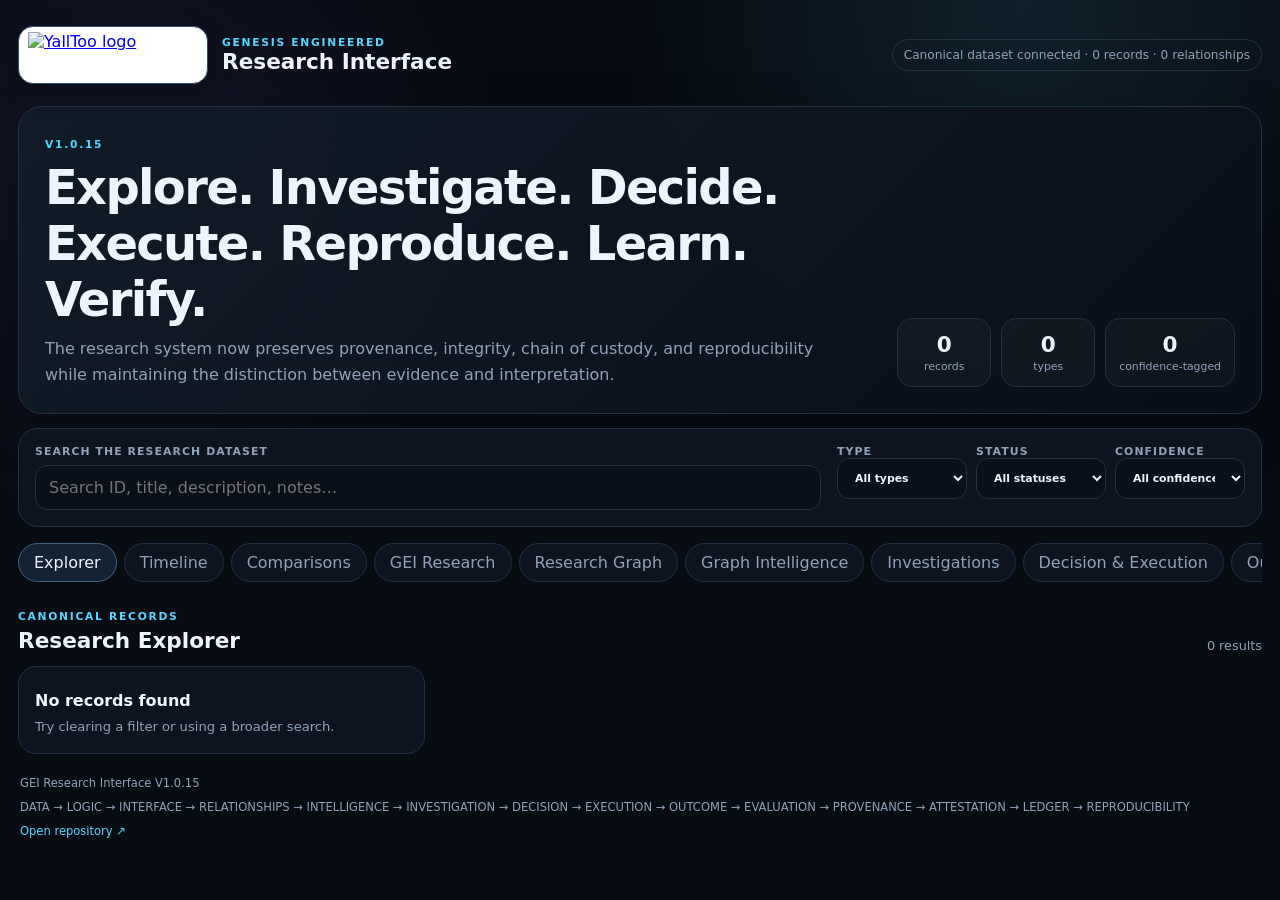
==== commit 91ecf5c6: "Integrate V1.0.15 reproducibility interface" ====
--- a/interface/index.html
+++ b/interface/index.html
@@ -1 +1 @@
-<!doctype html><html lang="en"><head><meta charset="utf-8"><meta name="viewport" content="width=device-width,initial-scale=1,viewport-fit=cover"><meta name="description" content="GEI Research Interface — canonical exploration, relationship graph, evidence traceability, investigation, decision, execution, outcome intelligence, provenance and integrity drift detection."><title>GEI Research Interface</title><link rel="stylesheet" href="styles.css"></head><body><div class="app-shell"><header class="topbar"><div class="brand"><a class="brand-logo-link" href="https://yalltoo.com/" target="_blank" rel="noopener" aria-label="YallToo"><img class="brand-logo" src="https://assets.zyrosite.com/YZ9jg46Bljs5wOZR/yall-too-logo-vq2GKHxbTzr7g8bO.png" alt="YallToo logo"></a><div><div class="eyebrow">GENESIS ENGINEERED</div><h1>Research Interface</h1></div></div><div class="status" id="status">Connecting to canonical dataset…</div></header><main><section class="hero"><div><span class="eyebrow">V1.0.13</span><h2>Explore. Investigate. Decide. Execute. Learn. Verify. Attest.</h2><p>The research system now detects provenance drift and records integrity attestations alongside the path from question through investigation, decision, execution, observation, result, outcome and evaluation—while preserving the distinction between evidence and interpretation.</p></div><div class="hero-stats"><div><strong id="recordCount">—</strong><span>records</span></div><div><strong id="typeCount">—</strong><span>types</span></div><div><strong id="confidenceCount">—</strong><span>confidence-tagged</span></div></div></section><section class="controls panel"><div class="search-wrap"><label for="search">Search the research dataset</label><input id="search" type="search" placeholder="Search ID, title, description, notes…" autocomplete="off"></div><div class="filters"><label>Type<select id="typeFilter"><option value="all">All types</option></select></label><label>Status<select id="statusFilter"><option value="all">All statuses</option><option>active</option><option>draft</option><option>deprecated</option><option>closed</option></select></label><label>Confidence<select id="confidenceFilter"><option value="all">All confidence</option><option>C0</option><option>C1</option><option>C2</option><option>C3</option><option>C4</option><option>C5</option></select></label></div></section><nav class="tabs" aria-label="Research views"><button class="tab active" data-view="explorer">Explorer</button><button class="tab" data-view="timeline">Timeline</button><button class="tab" data-view="comparisons">Comparisons</button><button class="tab" data-view="epistemic">GEI Research</button><button class="tab" data-view="graph">Research Graph</button><button class="tab" data-view="intelligence">Graph Intelligence</button><button class="tab" data-view="investigations">Investigations</button><button class="tab" data-view="decisions">Decision & Execution</button></nav><section id="explorerView" class="view active"><div class="section-heading"><div><span class="eyebrow">CANONICAL RECORDS</span><h2>Research Explorer</h2></div><span id="resultCount" class="muted">Loading…</span></div><div id="recordGrid" class="record-grid"></div></section><section id="timelineView" class="view"><div class="section-heading"><div><span class="eyebrow">CHRONOLOGY</span><h2>Master Timeline</h2></div><span class="muted">Generated from chronology records</span></div><div id="timeline" class="timeline"></div></section><section id="comparisonsView" class="view"><div class="section-heading"><div><span class="eyebrow">COMPARATIVE RESEARCH</span><h2>Comparison Matrix</h2></div><span id="comparisonCount" class="muted"></span></div><div id="comparisonGrid" class="comparison-grid"></div></section><section id="epistemicView" class="view"><div class="section-heading"><div><span class="eyebrow">EPISTEMIC FIREWALL</span><h2>Evidence → Interpretation</h2></div></div><div class="firewall"><div class="flow"><span>SOURCE</span><b>→</b><span>PASSAGE</span><b>→</b><span>OBSERVATION</span><b>→</b><span>EVIDENCE</span></div><div class="flow second"><span>COMPARISON</span><b>→</b><span>INTERPRETATION</span><b>→</b><span>HYPOTHESIS</span><b>→</b><span>TEST</span><b>→</b><span>OUTCOME</span></div><p>CONNECTED ≠ SUPPORTED ≠ CORROBORATED ≠ CONFIRMED. A graph relationship is provenance, not proof.</p></div><div id="epistemicCards" class="epistemic-grid"></div></section><section id="graphView" class="view"><div class="section-heading"><div><span class="eyebrow">RELATIONSHIP ENGINE</span><h2>Research Graph</h2></div><span id="graphCount" class="muted"></span></div><div class="graph-toolbar panel"><div><strong>Explicit-reference graph</strong><p class="muted">Edges are derived only from canonical ID references.</p></div><div class="graph-actions"><button id="traceSelected" class="graph-btn">Trace selected</button><button id="resetGraph" class="graph-btn">Reset</button></div></div><div class="graph-layout"><div class="graph-panel"><svg id="researchGraph" role="img" aria-label="GEI research relationship graph"></svg></div><aside class="graph-inspector panel"><span class="eyebrow">RELATIONSHIP INSPECTOR</span><h3 id="graphInspectorTitle">Select a record</h3><div id="graphInspectorText" class="muted">Select a node to inspect its explicit relationships.</div><div id="relationshipList" class="relationship-list"></div></aside></div><div class="graph-table-heading section-heading"><div><span class="eyebrow">AUDITABLE EDGES</span><h2>Relationship Table</h2></div></div><div id="relationshipTable" class="relationship-table"></div></section><section id="intelligenceView" class="view"><div class="section-heading"><div><span class="eyebrow">GRAPH INTELLIGENCE</span><h2>Evidence Traceability & Audit</h2></div><span id="auditSummary" class="muted"></span></div><div class="intelligence-grid"><div class="panel"><span class="eyebrow">CLAIM TRACE</span><h3>Trace a record's research neighborhood</h3><p class="muted">The trace follows explicit canonical relationships. It is a provenance aid, not a proof engine.</p><div id="claimTrace" class="claim-trace"></div></div><div class="panel"><span class="eyebrow">EPISTEMIC AUDIT</span><h3>Potential structural issues</h3><p class="muted">Warnings identify missing traceability; errors identify broken or disallowed references.</p><div id="auditList" class="audit-list"></div></div></div></section><section id="investigationsView" class="view"><div class="section-heading"><div><span class="eyebrow">INVESTIGATION ENGINE</span><h2>Research Investigation Workspace</h2></div><span id="investigationCount" class="muted"></span></div><div class="investigation-banner"><strong>QUESTION → CLAIM → EVIDENCE → INTERPRETATION → HYPOTHESIS → TEST → RESULT → OUTCOME</strong><p>This chain records what is being investigated without treating connectivity as confirmation.</p></div><div id="investigationGrid" class="investigation-grid"></div><div class="workspace panel"><div class="workspace-head"><div><span class="eyebrow">ACTIVE INVESTIGATION</span><h2 id="workspaceTitle">Select an investigation</h2></div><span id="workspaceStatus" class="chip">—</span></div><div id="workspaceFlow" class="workspace-flow"></div><div class="workspace-notes"><div><span class="eyebrow">ALTERNATIVE EXPLANATION / COUNTEREVIDENCE</span><p id="alternativeExplanation">Select an investigation to inspect its safeguards.</p></div><div><span class="eyebrow">TEST PLAN</span><ol id="testPlan"></ol></div></div></div></section><section id="decisionsView" class="view"><div class="section-heading"><div><span class="eyebrow">V1.0.10 · DECISION → EXECUTION</span><h2>Research Decision & Execution Engine</h2></div><span id="decisionCount" class="muted"></span></div><div class="decision-banner"><strong>INVESTIGATION → DECISION → EXECUTION → OBSERVATION → RESULT → OUTCOME</strong><p>A decision is an explicit research choice. An execution records what was actually done. An observation records what was observed. None may silently become a conclusion.</p></div><div id="decisionGrid" class="decision-grid"></div><div class="decision-workspace panel"><div class="workspace-head"><div><span class="eyebrow">ACTIVE DECISION</span><h2 id="decisionTitle">Select a decision</h2></div><span id="decisionStatus" class="chip">—</span></div><div id="decisionFlow" class="workspace-flow"></div><div class="workspace-notes"><div><span class="eyebrow">RATIONALE & ALTERNATIVES</span><p id="decisionRationale">Select a decision to inspect its rationale.</p><ul id="decisionAlternatives"></ul></div><div><span class="eyebrow">EXECUTION / OBSERVATIONS</span><div id="executionDetails">No execution selected.</div></div></div></div></section></main><footer><span>GEI Research Interface V1.0.13</span><span>DATA → LOGIC → INTERFACE → RELATIONSHIPS → INTELLIGENCE → INVESTIGATION → DECISION → EXECUTION → OUTCOME → EVALUATION → PROVENANCE → ATTESTATION</span><a href="https://github.com/jawa-dam/GEI-Research" target="_blank" rel="noopener">Open repository ↗</a></footer></div><dialog id="recordDialog"><button id="closeDialog" class="close" aria-label="Close">×</button><div id="dialogContent"></div></dialog><script src="app.js"></script><script src="investigation.js"></script><script src="decision-engine.js"></script><script src="outcome-engine.js"></script><script src="provenance-engine.js"></script><script src="integrity-engine.js"></script></body></html>+<!doctype html><html lang="en"><head><meta charset="utf-8"><meta name="viewport" content="width=device-width,initial-scale=1,viewport-fit=cover"><meta name="description" content="GEI Research Interface — canonical exploration, relationship graph, evidence traceability, investigation, decision, execution, outcome intelligence, provenance, integrity and reproducibility."><title>GEI Research Interface</title><link rel="stylesheet" href="styles.css"></head><body><div class="app-shell"><header class="topbar"><div class="brand"><a class="brand-logo-link" href="https://yalltoo.com/" target="_blank" rel="noopener" aria-label="YallToo"><img class="brand-logo" src="https://assets.zyrosite.com/YZ9jg46Bljs5wOZR/yall-too-logo-vq2GKHxbTzr7g8bO.png" alt="YallToo logo"></a><div><div class="eyebrow">GENESIS ENGINEERED</div><h1>Research Interface</h1></div></div><div class="status" id="status">Connecting to canonical dataset…</div></header><main><section class="hero"><div><span class="eyebrow">V1.0.15</span><h2>Explore. Investigate. Decide. Execute. Reproduce. Learn. Verify.</h2><p>The research system now preserves provenance, integrity, chain of custody, and reproducibility while maintaining the distinction between evidence and interpretation.</p></div><div class="hero-stats"><div><strong id="recordCount">—</strong><span>records</span></div><div><strong id="typeCount">—</strong><span>types</span></div><div><strong id="confidenceCount">—</strong><span>confidence-tagged</span></div></div></section><section class="controls panel"><div class="search-wrap"><label for="search">Search the research dataset</label><input id="search" type="search" placeholder="Search ID, title, description, notes…" autocomplete="off"></div><div class="filters"><label>Type<select id="typeFilter"><option value="all">All types</option></select></label><label>Status<select id="statusFilter"><option value="all">All statuses</option><option>active</option><option>draft</option><option>deprecated</option><option>closed</option></select></label><label>Confidence<select id="confidenceFilter"><option value="all">All confidence</option><option>C0</option><option>C1</option><option>C2</option><option>C3</option><option>C4</option><option>C5</option></select></label></div></section><nav class="tabs" aria-label="Research views"><button class="tab active" data-view="explorer">Explorer</button><button class="tab" data-view="timeline">Timeline</button><button class="tab" data-view="comparisons">Comparisons</button><button class="tab" data-view="epistemic">GEI Research</button><button class="tab" data-view="graph">Research Graph</button><button class="tab" data-view="intelligence">Graph Intelligence</button><button class="tab" data-view="investigations">Investigations</button><button class="tab" data-view="decisions">Decision & Execution</button></nav><section id="explorerView" class="view active"><div class="section-heading"><div><span class="eyebrow">CANONICAL RECORDS</span><h2>Research Explorer</h2></div><span id="resultCount" class="muted">Loading…</span></div><div id="recordGrid" class="record-grid"></div></section><section id="timelineView" class="view"><div class="section-heading"><div><span class="eyebrow">CHRONOLOGY</span><h2>Master Timeline</h2></div><span class="muted">Generated from chronology records</span></div><div id="timeline" class="timeline"></div></section><section id="comparisonsView" class="view"><div class="section-heading"><div><span class="eyebrow">COMPARATIVE RESEARCH</span><h2>Comparison Matrix</h2></div><span id="comparisonCount" class="muted"></span></div><div id="comparisonGrid" class="comparison-grid"></div></section><section id="epistemicView" class="view"><div class="section-heading"><div><span class="eyebrow">EPISTEMIC FIREWALL</span><h2>Evidence → Interpretation</h2></div></div><div class="firewall"><div class="flow"><span>SOURCE</span><b>→</b><span>PASSAGE</span><b>→</b><span>OBSERVATION</span><b>→</b><span>EVIDENCE</span></div><div class="flow second"><span>COMPARISON</span><b>→</b><span>INTERPRETATION</span><b>→</b><span>HYPOTHESIS</span><b>→</b><span>TEST</span><b>→</b><span>OUTCOME</span></div><p>CONNECTED ≠ SUPPORTED ≠ CORROBORATED ≠ CONFIRMED. A graph relationship is provenance, not proof.</p></div><div id="epistemicCards" class="epistemic-grid"></div></section><section id="graphView" class="view"><div class="section-heading"><div><span class="eyebrow">RELATIONSHIP ENGINE</span><h2>Research Graph</h2></div><span id="graphCount" class="muted"></span></div><div class="graph-toolbar panel"><div><strong>Explicit-reference graph</strong><p class="muted">Edges are derived only from canonical ID references.</p></div><div class="graph-actions"><button id="traceSelected" class="graph-btn">Trace selected</button><button id="resetGraph" class="graph-btn">Reset</button></div></div><div class="graph-layout"><div class="graph-panel"><svg id="researchGraph" role="img" aria-label="GEI research relationship graph"></svg></div><aside class="graph-inspector panel"><span class="eyebrow">RELATIONSHIP INSPECTOR</span><h3 id="graphInspectorTitle">Select a record</h3><div id="graphInspectorText" class="muted">Select a node to inspect its explicit relationships.</div><div id="relationshipList" class="relationship-list"></div></aside></div><div class="graph-table-heading section-heading"><div><span class="eyebrow">AUDITABLE EDGES</span><h2>Relationship Table</h2></div></div><div id="relationshipTable" class="relationship-table"></div></section><section id="intelligenceView" class="view"><div class="section-heading"><div><span class="eyebrow">GRAPH INTELLIGENCE</span><h2>Evidence Traceability & Audit</h2></div><span id="auditSummary" class="muted"></span></div><div class="intelligence-grid"><div class="panel"><span class="eyebrow">CLAIM TRACE</span><h3>Trace a record's research neighborhood</h3><p class="muted">The trace follows explicit canonical relationships. It is a provenance aid, not a proof engine.</p><div id="claimTrace" class="claim-trace"></div></div><div class="panel"><span class="eyebrow">EPISTEMIC AUDIT</span><h3>Potential structural issues</h3><p class="muted">Warnings identify missing traceability; errors identify broken or disallowed references.</p><div id="auditList" class="audit-list"></div></div></div></section><section id="investigationsView" class="view"><div class="section-heading"><div><span class="eyebrow">INVESTIGATION ENGINE</span><h2>Research Investigation Workspace</h2></div><span id="investigationCount" class="muted"></span></div><div class="investigation-banner"><strong>QUESTION → CLAIM → EVIDENCE → INTERPRETATION → HYPOTHESIS → TEST → RESULT → OUTCOME</strong><p>This chain records what is being investigated without treating connectivity as confirmation.</p></div><div id="investigationGrid" class="investigation-grid"></div><div class="workspace panel"><div class="workspace-head"><div><span class="eyebrow">ACTIVE INVESTIGATION</span><h2 id="workspaceTitle">Select an investigation</h2></div><span id="workspaceStatus" class="chip">—</span></div><div id="workspaceFlow" class="workspace-flow"></div><div class="workspace-notes"><div><span class="eyebrow">ALTERNATIVE EXPLANATION / COUNTEREVIDENCE</span><p id="alternativeExplanation">Select an investigation to inspect its safeguards.</p></div><div><span class="eyebrow">TEST PLAN</span><ol id="testPlan"></ol></div></div></div></section><section id="decisionsView" class="view"><div class="section-heading"><div><span class="eyebrow">V1.0.10 · DECISION → EXECUTION</span><h2>Research Decision & Execution Engine</h2></div><span id="decisionCount" class="muted"></span></div><div class="decision-banner"><strong>INVESTIGATION → DECISION → EXECUTION → OBSERVATION → RESULT → OUTCOME</strong><p>A decision is an explicit research choice. An execution records what was actually done. An observation records what was observed. None may silently become a conclusion.</p></div><div id="decisionGrid" class="decision-grid"></div><div class="decision-workspace panel"><div class="workspace-head"><div><span class="eyebrow">ACTIVE DECISION</span><h2 id="decisionTitle">Select a decision</h2></div><span id="decisionStatus" class="chip">—</span></div><div id="decisionFlow" class="workspace-flow"></div><div class="workspace-notes"><div><span class="eyebrow">RATIONALE & ALTERNATIVES</span><p id="decisionRationale">Select a decision to inspect its rationale.</p><ul id="decisionAlternatives"></ul></div><div><span class="eyebrow">EXECUTION / OBSERVATIONS</span><div id="executionDetails">No execution selected.</div></div></div></div></section></main><footer><span>GEI Research Interface V1.0.15</span><span>DATA → LOGIC → INTERFACE → RELATIONSHIPS → INTELLIGENCE → INVESTIGATION → DECISION → EXECUTION → OUTCOME → EVALUATION → PROVENANCE → ATTESTATION → LEDGER → REPRODUCIBILITY</span><a href="https://github.com/jawa-dam/GEI-Research" target="_blank" rel="noopener">Open repository ↗</a></footer></div><dialog id="recordDialog"><button id="closeDialog" class="close" aria-label="Close">×</button><div id="dialogContent"></div></dialog><script src="app.js"></script><script src="investigation.js"></script><script src="decision-engine.js"></script><script src="outcome-engine.js"></script><script src="provenance-engine.js"></script><script src="integrity-engine.js"></script><script src="reproducibility-engine.js"></script></body></html>
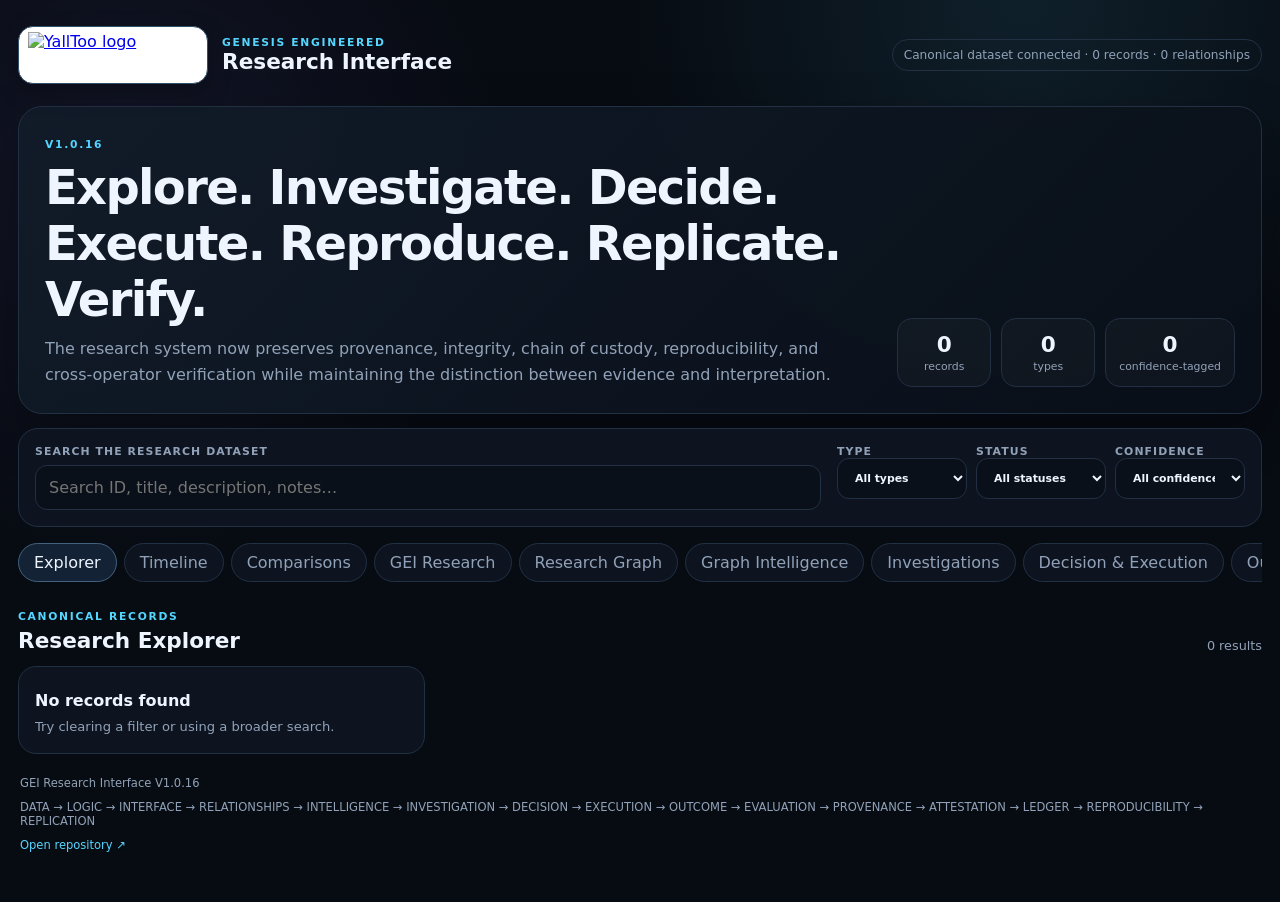
==== commit 6e247ae8: "Integrate V1.0.16 replication interface" ====
--- a/interface/index.html
+++ b/interface/index.html
@@ -1 +1 @@
-<!doctype html><html lang="en"><head><meta charset="utf-8"><meta name="viewport" content="width=device-width,initial-scale=1,viewport-fit=cover"><meta name="description" content="GEI Research Interface — canonical exploration, relationship graph, evidence traceability, investigation, decision, execution, outcome intelligence, provenance, integrity and reproducibility."><title>GEI Research Interface</title><link rel="stylesheet" href="styles.css"></head><body><div class="app-shell"><header class="topbar"><div class="brand"><a class="brand-logo-link" href="https://yalltoo.com/" target="_blank" rel="noopener" aria-label="YallToo"><img class="brand-logo" src="https://assets.zyrosite.com/YZ9jg46Bljs5wOZR/yall-too-logo-vq2GKHxbTzr7g8bO.png" alt="YallToo logo"></a><div><div class="eyebrow">GENESIS ENGINEERED</div><h1>Research Interface</h1></div></div><div class="status" id="status">Connecting to canonical dataset…</div></header><main><section class="hero"><div><span class="eyebrow">V1.0.15</span><h2>Explore. Investigate. Decide. Execute. Reproduce. Learn. Verify.</h2><p>The research system now preserves provenance, integrity, chain of custody, and reproducibility while maintaining the distinction between evidence and interpretation.</p></div><div class="hero-stats"><div><strong id="recordCount">—</strong><span>records</span></div><div><strong id="typeCount">—</strong><span>types</span></div><div><strong id="confidenceCount">—</strong><span>confidence-tagged</span></div></div></section><section class="controls panel"><div class="search-wrap"><label for="search">Search the research dataset</label><input id="search" type="search" placeholder="Search ID, title, description, notes…" autocomplete="off"></div><div class="filters"><label>Type<select id="typeFilter"><option value="all">All types</option></select></label><label>Status<select id="statusFilter"><option value="all">All statuses</option><option>active</option><option>draft</option><option>deprecated</option><option>closed</option></select></label><label>Confidence<select id="confidenceFilter"><option value="all">All confidence</option><option>C0</option><option>C1</option><option>C2</option><option>C3</option><option>C4</option><option>C5</option></select></label></div></section><nav class="tabs" aria-label="Research views"><button class="tab active" data-view="explorer">Explorer</button><button class="tab" data-view="timeline">Timeline</button><button class="tab" data-view="comparisons">Comparisons</button><button class="tab" data-view="epistemic">GEI Research</button><button class="tab" data-view="graph">Research Graph</button><button class="tab" data-view="intelligence">Graph Intelligence</button><button class="tab" data-view="investigations">Investigations</button><button class="tab" data-view="decisions">Decision & Execution</button></nav><section id="explorerView" class="view active"><div class="section-heading"><div><span class="eyebrow">CANONICAL RECORDS</span><h2>Research Explorer</h2></div><span id="resultCount" class="muted">Loading…</span></div><div id="recordGrid" class="record-grid"></div></section><section id="timelineView" class="view"><div class="section-heading"><div><span class="eyebrow">CHRONOLOGY</span><h2>Master Timeline</h2></div><span class="muted">Generated from chronology records</span></div><div id="timeline" class="timeline"></div></section><section id="comparisonsView" class="view"><div class="section-heading"><div><span class="eyebrow">COMPARATIVE RESEARCH</span><h2>Comparison Matrix</h2></div><span id="comparisonCount" class="muted"></span></div><div id="comparisonGrid" class="comparison-grid"></div></section><section id="epistemicView" class="view"><div class="section-heading"><div><span class="eyebrow">EPISTEMIC FIREWALL</span><h2>Evidence → Interpretation</h2></div></div><div class="firewall"><div class="flow"><span>SOURCE</span><b>→</b><span>PASSAGE</span><b>→</b><span>OBSERVATION</span><b>→</b><span>EVIDENCE</span></div><div class="flow second"><span>COMPARISON</span><b>→</b><span>INTERPRETATION</span><b>→</b><span>HYPOTHESIS</span><b>→</b><span>TEST</span><b>→</b><span>OUTCOME</span></div><p>CONNECTED ≠ SUPPORTED ≠ CORROBORATED ≠ CONFIRMED. A graph relationship is provenance, not proof.</p></div><div id="epistemicCards" class="epistemic-grid"></div></section><section id="graphView" class="view"><div class="section-heading"><div><span class="eyebrow">RELATIONSHIP ENGINE</span><h2>Research Graph</h2></div><span id="graphCount" class="muted"></span></div><div class="graph-toolbar panel"><div><strong>Explicit-reference graph</strong><p class="muted">Edges are derived only from canonical ID references.</p></div><div class="graph-actions"><button id="traceSelected" class="graph-btn">Trace selected</button><button id="resetGraph" class="graph-btn">Reset</button></div></div><div class="graph-layout"><div class="graph-panel"><svg id="researchGraph" role="img" aria-label="GEI research relationship graph"></svg></div><aside class="graph-inspector panel"><span class="eyebrow">RELATIONSHIP INSPECTOR</span><h3 id="graphInspectorTitle">Select a record</h3><div id="graphInspectorText" class="muted">Select a node to inspect its explicit relationships.</div><div id="relationshipList" class="relationship-list"></div></aside></div><div class="graph-table-heading section-heading"><div><span class="eyebrow">AUDITABLE EDGES</span><h2>Relationship Table</h2></div></div><div id="relationshipTable" class="relationship-table"></div></section><section id="intelligenceView" class="view"><div class="section-heading"><div><span class="eyebrow">GRAPH INTELLIGENCE</span><h2>Evidence Traceability & Audit</h2></div><span id="auditSummary" class="muted"></span></div><div class="intelligence-grid"><div class="panel"><span class="eyebrow">CLAIM TRACE</span><h3>Trace a record's research neighborhood</h3><p class="muted">The trace follows explicit canonical relationships. It is a provenance aid, not a proof engine.</p><div id="claimTrace" class="claim-trace"></div></div><div class="panel"><span class="eyebrow">EPISTEMIC AUDIT</span><h3>Potential structural issues</h3><p class="muted">Warnings identify missing traceability; errors identify broken or disallowed references.</p><div id="auditList" class="audit-list"></div></div></div></section><section id="investigationsView" class="view"><div class="section-heading"><div><span class="eyebrow">INVESTIGATION ENGINE</span><h2>Research Investigation Workspace</h2></div><span id="investigationCount" class="muted"></span></div><div class="investigation-banner"><strong>QUESTION → CLAIM → EVIDENCE → INTERPRETATION → HYPOTHESIS → TEST → RESULT → OUTCOME</strong><p>This chain records what is being investigated without treating connectivity as confirmation.</p></div><div id="investigationGrid" class="investigation-grid"></div><div class="workspace panel"><div class="workspace-head"><div><span class="eyebrow">ACTIVE INVESTIGATION</span><h2 id="workspaceTitle">Select an investigation</h2></div><span id="workspaceStatus" class="chip">—</span></div><div id="workspaceFlow" class="workspace-flow"></div><div class="workspace-notes"><div><span class="eyebrow">ALTERNATIVE EXPLANATION / COUNTEREVIDENCE</span><p id="alternativeExplanation">Select an investigation to inspect its safeguards.</p></div><div><span class="eyebrow">TEST PLAN</span><ol id="testPlan"></ol></div></div></div></section><section id="decisionsView" class="view"><div class="section-heading"><div><span class="eyebrow">V1.0.10 · DECISION → EXECUTION</span><h2>Research Decision & Execution Engine</h2></div><span id="decisionCount" class="muted"></span></div><div class="decision-banner"><strong>INVESTIGATION → DECISION → EXECUTION → OBSERVATION → RESULT → OUTCOME</strong><p>A decision is an explicit research choice. An execution records what was actually done. An observation records what was observed. None may silently become a conclusion.</p></div><div id="decisionGrid" class="decision-grid"></div><div class="decision-workspace panel"><div class="workspace-head"><div><span class="eyebrow">ACTIVE DECISION</span><h2 id="decisionTitle">Select a decision</h2></div><span id="decisionStatus" class="chip">—</span></div><div id="decisionFlow" class="workspace-flow"></div><div class="workspace-notes"><div><span class="eyebrow">RATIONALE & ALTERNATIVES</span><p id="decisionRationale">Select a decision to inspect its rationale.</p><ul id="decisionAlternatives"></ul></div><div><span class="eyebrow">EXECUTION / OBSERVATIONS</span><div id="executionDetails">No execution selected.</div></div></div></div></section></main><footer><span>GEI Research Interface V1.0.15</span><span>DATA → LOGIC → INTERFACE → RELATIONSHIPS → INTELLIGENCE → INVESTIGATION → DECISION → EXECUTION → OUTCOME → EVALUATION → PROVENANCE → ATTESTATION → LEDGER → REPRODUCIBILITY</span><a href="https://github.com/jawa-dam/GEI-Research" target="_blank" rel="noopener">Open repository ↗</a></footer></div><dialog id="recordDialog"><button id="closeDialog" class="close" aria-label="Close">×</button><div id="dialogContent"></div></dialog><script src="app.js"></script><script src="investigation.js"></script><script src="decision-engine.js"></script><script src="outcome-engine.js"></script><script src="provenance-engine.js"></script><script src="integrity-engine.js"></script><script src="reproducibility-engine.js"></script></body></html>+<!doctype html><html lang="en"><head><meta charset="utf-8"><meta name="viewport" content="width=device-width,initial-scale=1,viewport-fit=cover"><meta name="description" content="GEI Research Interface — canonical exploration, relationship graph, evidence traceability, investigation, decision, execution, outcome intelligence, provenance, integrity, reproducibility and independent replication."><title>GEI Research Interface</title><link rel="stylesheet" href="styles.css"></head><body><div class="app-shell"><header class="topbar"><div class="brand"><a class="brand-logo-link" href="https://yalltoo.com/" target="_blank" rel="noopener" aria-label="YallToo"><img class="brand-logo" src="https://assets.zyrosite.com/YZ9jg46Bljs5wOZR/yall-too-logo-vq2GKHxbTzr7g8bO.png" alt="YallToo logo"></a><div><div class="eyebrow">GENESIS ENGINEERED</div><h1>Research Interface</h1></div></div><div class="status" id="status">Connecting to canonical dataset…</div></header><main><section class="hero"><div><span class="eyebrow">V1.0.16</span><h2>Explore. Investigate. Decide. Execute. Reproduce. Replicate. Verify.</h2><p>The research system now preserves provenance, integrity, chain of custody, reproducibility, and cross-operator verification while maintaining the distinction between evidence and interpretation.</p></div><div class="hero-stats"><div><strong id="recordCount">—</strong><span>records</span></div><div><strong id="typeCount">—</strong><span>types</span></div><div><strong id="confidenceCount">—</strong><span>confidence-tagged</span></div></div></section><section class="controls panel"><div class="search-wrap"><label for="search">Search the research dataset</label><input id="search" type="search" placeholder="Search ID, title, description, notes…" autocomplete="off"></div><div class="filters"><label>Type<select id="typeFilter"><option value="all">All types</option></select></label><label>Status<select id="statusFilter"><option value="all">All statuses</option><option>active</option><option>draft</option><option>deprecated</option><option>closed</option></select></label><label>Confidence<select id="confidenceFilter"><option value="all">All confidence</option><option>C0</option><option>C1</option><option>C2</option><option>C3</option><option>C4</option><option>C5</option></select></label></div></section><nav class="tabs" aria-label="Research views"><button class="tab active" data-view="explorer">Explorer</button><button class="tab" data-view="timeline">Timeline</button><button class="tab" data-view="comparisons">Comparisons</button><button class="tab" data-view="epistemic">GEI Research</button><button class="tab" data-view="graph">Research Graph</button><button class="tab" data-view="intelligence">Graph Intelligence</button><button class="tab" data-view="investigations">Investigations</button><button class="tab" data-view="decisions">Decision & Execution</button></nav><section id="explorerView" class="view active"><div class="section-heading"><div><span class="eyebrow">CANONICAL RECORDS</span><h2>Research Explorer</h2></div><span id="resultCount" class="muted">Loading…</span></div><div id="recordGrid" class="record-grid"></div></section><section id="timelineView" class="view"><div class="section-heading"><div><span class="eyebrow">CHRONOLOGY</span><h2>Master Timeline</h2></div><span class="muted">Generated from chronology records</span></div><div id="timeline" class="timeline"></div></section><section id="comparisonsView" class="view"><div class="section-heading"><div><span class="eyebrow">COMPARATIVE RESEARCH</span><h2>Comparison Matrix</h2></div><span id="comparisonCount" class="muted"></span></div><div id="comparisonGrid" class="comparison-grid"></div></section><section id="epistemicView" class="view"><div class="section-heading"><div><span class="eyebrow">EPISTEMIC FIREWALL</span><h2>Evidence → Interpretation</h2></div></div><div class="firewall"><div class="flow"><span>SOURCE</span><b>→</b><span>PASSAGE</span><b>→</b><span>OBSERVATION</span><b>→</b><span>EVIDENCE</span></div><div class="flow second"><span>COMPARISON</span><b>→</b><span>INTERPRETATION</span><b>→</b><span>HYPOTHESIS</span><b>→</b><span>TEST</span><b>→</b><span>OUTCOME</span></div><p>CONNECTED ≠ SUPPORTED ≠ CORROBORATED ≠ CONFIRMED. A graph relationship is provenance, not proof.</p></div><div id="epistemicCards" class="epistemic-grid"></div></section><section id="graphView" class="view"><div class="section-heading"><div><span class="eyebrow">RELATIONSHIP ENGINE</span><h2>Research Graph</h2></div><span id="graphCount" class="muted"></span></div><div class="graph-toolbar panel"><div><strong>Explicit-reference graph</strong><p class="muted">Edges are derived only from canonical ID references.</p></div><div class="graph-actions"><button id="traceSelected" class="graph-btn">Trace selected</button><button id="resetGraph" class="graph-btn">Reset</button></div></div><div class="graph-layout"><div class="graph-panel"><svg id="researchGraph" role="img" aria-label="GEI research relationship graph"></svg></div><aside class="graph-inspector panel"><span class="eyebrow">RELATIONSHIP INSPECTOR</span><h3 id="graphInspectorTitle">Select a record</h3><div id="graphInspectorText" class="muted">Select a node to inspect its explicit relationships.</div><div id="relationshipList" class="relationship-list"></div></aside></div><div class="graph-table-heading section-heading"><div><span class="eyebrow">AUDITABLE EDGES</span><h2>Relationship Table</h2></div></div><div id="relationshipTable" class="relationship-table"></div></section><section id="intelligenceView" class="view"><div class="section-heading"><div><span class="eyebrow">GRAPH INTELLIGENCE</span><h2>Evidence Traceability & Audit</h2></div><span id="auditSummary" class="muted"></span></div><div class="intelligence-grid"><div class="panel"><span class="eyebrow">CLAIM TRACE</span><h3>Trace a record's research neighborhood</h3><p class="muted">The trace follows explicit canonical relationships. It is a provenance aid, not a proof engine.</p><div id="claimTrace" class="claim-trace"></div></div><div class="panel"><span class="eyebrow">EPISTEMIC AUDIT</span><h3>Potential structural issues</h3><p class="muted">Warnings identify missing traceability; errors identify broken or disallowed references.</p><div id="auditList" class="audit-list"></div></div></div></section><section id="investigationsView" class="view"><div class="section-heading"><div><span class="eyebrow">INVESTIGATION ENGINE</span><h2>Research Investigation Workspace</h2></div><span id="investigationCount" class="muted"></span></div><div class="investigation-banner"><strong>QUESTION → CLAIM → EVIDENCE → INTERPRETATION → HYPOTHESIS → TEST → RESULT → OUTCOME</strong><p>This chain records what is being investigated without treating connectivity as confirmation.</p></div><div id="investigationGrid" class="investigation-grid"></div><div class="workspace panel"><div class="workspace-head"><div><span class="eyebrow">ACTIVE INVESTIGATION</span><h2 id="workspaceTitle">Select an investigation</h2></div><span id="workspaceStatus" class="chip">—</span></div><div id="workspaceFlow" class="workspace-flow"></div><div class="workspace-notes"><div><span class="eyebrow">ALTERNATIVE EXPLANATION / COUNTEREVIDENCE</span><p id="alternativeExplanation">Select an investigation to inspect its safeguards.</p></div><div><span class="eyebrow">TEST PLAN</span><ol id="testPlan"></ol></div></div></div></section><section id="decisionsView" class="view"><div class="section-heading"><div><span class="eyebrow">V1.0.10 · DECISION → EXECUTION</span><h2>Research Decision & Execution Engine</h2></div><span id="decisionCount" class="muted"></span></div><div class="decision-banner"><strong>INVESTIGATION → DECISION → EXECUTION → OBSERVATION → RESULT → OUTCOME</strong><p>A decision is an explicit research choice. An execution records what was actually done. An observation records what was observed. None may silently become a conclusion.</p></div><div id="decisionGrid" class="decision-grid"></div><div class="decision-workspace panel"><div class="workspace-head"><div><span class="eyebrow">ACTIVE DECISION</span><h2 id="decisionTitle">Select a decision</h2></div><span id="decisionStatus" class="chip">—</span></div><div id="decisionFlow" class="workspace-flow"></div><div class="workspace-notes"><div><span class="eyebrow">RATIONALE & ALTERNATIVES</span><p id="decisionRationale">Select a decision to inspect its rationale.</p><ul id="decisionAlternatives"></ul></div><div><span class="eyebrow">EXECUTION / OBSERVATIONS</span><div id="executionDetails">No execution selected.</div></div></div></div></section></main><footer><span>GEI Research Interface V1.0.16</span><span>DATA → LOGIC → INTERFACE → RELATIONSHIPS → INTELLIGENCE → INVESTIGATION → DECISION → EXECUTION → OUTCOME → EVALUATION → PROVENANCE → ATTESTATION → LEDGER → REPRODUCIBILITY → REPLICATION</span><a href="https://github.com/jawa-dam/GEI-Research" target="_blank" rel="noopener">Open repository ↗</a></footer></div><dialog id="recordDialog"><button id="closeDialog" class="close" aria-label="Close">×</button><div id="dialogContent"></div></dialog><script src="app.js"></script><script src="investigation.js"></script><script src="decision-engine.js"></script><script src="outcome-engine.js"></script><script src="provenance-engine.js"></script><script src="integrity-engine.js"></script><script src="reproducibility-engine.js"></script><script src="replication-engine.js"></script></body></html>
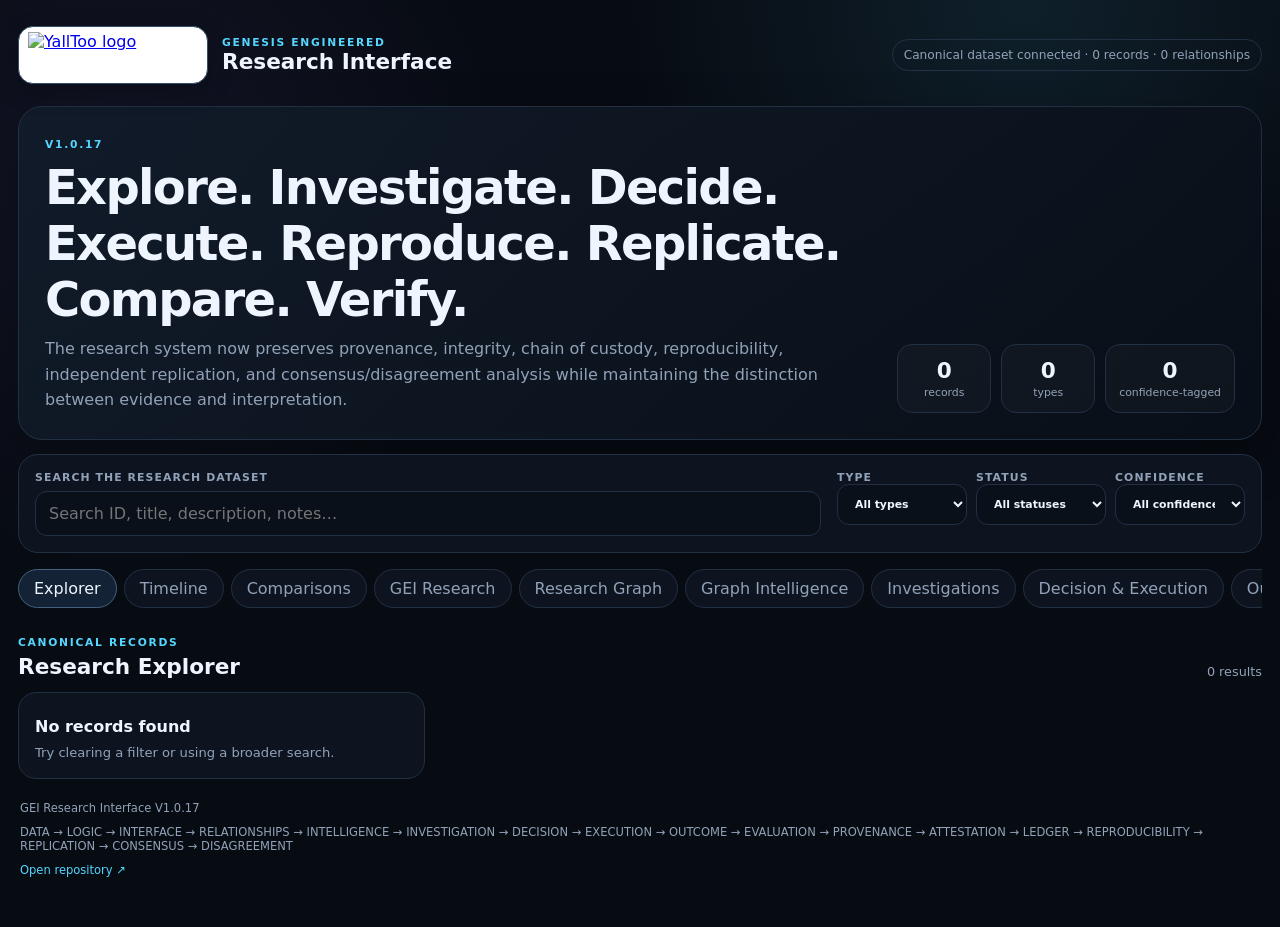
==== commit eeaa84b6: "feat: integrate V1.0.17 consensus interface" ====
--- a/interface/index.html
+++ b/interface/index.html
@@ -1 +1 @@
-<!doctype html><html lang="en"><head><meta charset="utf-8"><meta name="viewport" content="width=device-width,initial-scale=1,viewport-fit=cover"><meta name="description" content="GEI Research Interface — canonical exploration, relationship graph, evidence traceability, investigation, decision, execution, outcome intelligence, provenance, integrity, reproducibility and independent replication."><title>GEI Research Interface</title><link rel="stylesheet" href="styles.css"></head><body><div class="app-shell"><header class="topbar"><div class="brand"><a class="brand-logo-link" href="https://yalltoo.com/" target="_blank" rel="noopener" aria-label="YallToo"><img class="brand-logo" src="https://assets.zyrosite.com/YZ9jg46Bljs5wOZR/yall-too-logo-vq2GKHxbTzr7g8bO.png" alt="YallToo logo"></a><div><div class="eyebrow">GENESIS ENGINEERED</div><h1>Research Interface</h1></div></div><div class="status" id="status">Connecting to canonical dataset…</div></header><main><section class="hero"><div><span class="eyebrow">V1.0.16</span><h2>Explore. Investigate. Decide. Execute. Reproduce. Replicate. Verify.</h2><p>The research system now preserves provenance, integrity, chain of custody, reproducibility, and cross-operator verification while maintaining the distinction between evidence and interpretation.</p></div><div class="hero-stats"><div><strong id="recordCount">—</strong><span>records</span></div><div><strong id="typeCount">—</strong><span>types</span></div><div><strong id="confidenceCount">—</strong><span>confidence-tagged</span></div></div></section><section class="controls panel"><div class="search-wrap"><label for="search">Search the research dataset</label><input id="search" type="search" placeholder="Search ID, title, description, notes…" autocomplete="off"></div><div class="filters"><label>Type<select id="typeFilter"><option value="all">All types</option></select></label><label>Status<select id="statusFilter"><option value="all">All statuses</option><option>active</option><option>draft</option><option>deprecated</option><option>closed</option></select></label><label>Confidence<select id="confidenceFilter"><option value="all">All confidence</option><option>C0</option><option>C1</option><option>C2</option><option>C3</option><option>C4</option><option>C5</option></select></label></div></section><nav class="tabs" aria-label="Research views"><button class="tab active" data-view="explorer">Explorer</button><button class="tab" data-view="timeline">Timeline</button><button class="tab" data-view="comparisons">Comparisons</button><button class="tab" data-view="epistemic">GEI Research</button><button class="tab" data-view="graph">Research Graph</button><button class="tab" data-view="intelligence">Graph Intelligence</button><button class="tab" data-view="investigations">Investigations</button><button class="tab" data-view="decisions">Decision & Execution</button></nav><section id="explorerView" class="view active"><div class="section-heading"><div><span class="eyebrow">CANONICAL RECORDS</span><h2>Research Explorer</h2></div><span id="resultCount" class="muted">Loading…</span></div><div id="recordGrid" class="record-grid"></div></section><section id="timelineView" class="view"><div class="section-heading"><div><span class="eyebrow">CHRONOLOGY</span><h2>Master Timeline</h2></div><span class="muted">Generated from chronology records</span></div><div id="timeline" class="timeline"></div></section><section id="comparisonsView" class="view"><div class="section-heading"><div><span class="eyebrow">COMPARATIVE RESEARCH</span><h2>Comparison Matrix</h2></div><span id="comparisonCount" class="muted"></span></div><div id="comparisonGrid" class="comparison-grid"></div></section><section id="epistemicView" class="view"><div class="section-heading"><div><span class="eyebrow">EPISTEMIC FIREWALL</span><h2>Evidence → Interpretation</h2></div></div><div class="firewall"><div class="flow"><span>SOURCE</span><b>→</b><span>PASSAGE</span><b>→</b><span>OBSERVATION</span><b>→</b><span>EVIDENCE</span></div><div class="flow second"><span>COMPARISON</span><b>→</b><span>INTERPRETATION</span><b>→</b><span>HYPOTHESIS</span><b>→</b><span>TEST</span><b>→</b><span>OUTCOME</span></div><p>CONNECTED ≠ SUPPORTED ≠ CORROBORATED ≠ CONFIRMED. A graph relationship is provenance, not proof.</p></div><div id="epistemicCards" class="epistemic-grid"></div></section><section id="graphView" class="view"><div class="section-heading"><div><span class="eyebrow">RELATIONSHIP ENGINE</span><h2>Research Graph</h2></div><span id="graphCount" class="muted"></span></div><div class="graph-toolbar panel"><div><strong>Explicit-reference graph</strong><p class="muted">Edges are derived only from canonical ID references.</p></div><div class="graph-actions"><button id="traceSelected" class="graph-btn">Trace selected</button><button id="resetGraph" class="graph-btn">Reset</button></div></div><div class="graph-layout"><div class="graph-panel"><svg id="researchGraph" role="img" aria-label="GEI research relationship graph"></svg></div><aside class="graph-inspector panel"><span class="eyebrow">RELATIONSHIP INSPECTOR</span><h3 id="graphInspectorTitle">Select a record</h3><div id="graphInspectorText" class="muted">Select a node to inspect its explicit relationships.</div><div id="relationshipList" class="relationship-list"></div></aside></div><div class="graph-table-heading section-heading"><div><span class="eyebrow">AUDITABLE EDGES</span><h2>Relationship Table</h2></div></div><div id="relationshipTable" class="relationship-table"></div></section><section id="intelligenceView" class="view"><div class="section-heading"><div><span class="eyebrow">GRAPH INTELLIGENCE</span><h2>Evidence Traceability & Audit</h2></div><span id="auditSummary" class="muted"></span></div><div class="intelligence-grid"><div class="panel"><span class="eyebrow">CLAIM TRACE</span><h3>Trace a record's research neighborhood</h3><p class="muted">The trace follows explicit canonical relationships. It is a provenance aid, not a proof engine.</p><div id="claimTrace" class="claim-trace"></div></div><div class="panel"><span class="eyebrow">EPISTEMIC AUDIT</span><h3>Potential structural issues</h3><p class="muted">Warnings identify missing traceability; errors identify broken or disallowed references.</p><div id="auditList" class="audit-list"></div></div></div></section><section id="investigationsView" class="view"><div class="section-heading"><div><span class="eyebrow">INVESTIGATION ENGINE</span><h2>Research Investigation Workspace</h2></div><span id="investigationCount" class="muted"></span></div><div class="investigation-banner"><strong>QUESTION → CLAIM → EVIDENCE → INTERPRETATION → HYPOTHESIS → TEST → RESULT → OUTCOME</strong><p>This chain records what is being investigated without treating connectivity as confirmation.</p></div><div id="investigationGrid" class="investigation-grid"></div><div class="workspace panel"><div class="workspace-head"><div><span class="eyebrow">ACTIVE INVESTIGATION</span><h2 id="workspaceTitle">Select an investigation</h2></div><span id="workspaceStatus" class="chip">—</span></div><div id="workspaceFlow" class="workspace-flow"></div><div class="workspace-notes"><div><span class="eyebrow">ALTERNATIVE EXPLANATION / COUNTEREVIDENCE</span><p id="alternativeExplanation">Select an investigation to inspect its safeguards.</p></div><div><span class="eyebrow">TEST PLAN</span><ol id="testPlan"></ol></div></div></div></section><section id="decisionsView" class="view"><div class="section-heading"><div><span class="eyebrow">V1.0.10 · DECISION → EXECUTION</span><h2>Research Decision & Execution Engine</h2></div><span id="decisionCount" class="muted"></span></div><div class="decision-banner"><strong>INVESTIGATION → DECISION → EXECUTION → OBSERVATION → RESULT → OUTCOME</strong><p>A decision is an explicit research choice. An execution records what was actually done. An observation records what was observed. None may silently become a conclusion.</p></div><div id="decisionGrid" class="decision-grid"></div><div class="decision-workspace panel"><div class="workspace-head"><div><span class="eyebrow">ACTIVE DECISION</span><h2 id="decisionTitle">Select a decision</h2></div><span id="decisionStatus" class="chip">—</span></div><div id="decisionFlow" class="workspace-flow"></div><div class="workspace-notes"><div><span class="eyebrow">RATIONALE & ALTERNATIVES</span><p id="decisionRationale">Select a decision to inspect its rationale.</p><ul id="decisionAlternatives"></ul></div><div><span class="eyebrow">EXECUTION / OBSERVATIONS</span><div id="executionDetails">No execution selected.</div></div></div></div></section></main><footer><span>GEI Research Interface V1.0.16</span><span>DATA → LOGIC → INTERFACE → RELATIONSHIPS → INTELLIGENCE → INVESTIGATION → DECISION → EXECUTION → OUTCOME → EVALUATION → PROVENANCE → ATTESTATION → LEDGER → REPRODUCIBILITY → REPLICATION</span><a href="https://github.com/jawa-dam/GEI-Research" target="_blank" rel="noopener">Open repository ↗</a></footer></div><dialog id="recordDialog"><button id="closeDialog" class="close" aria-label="Close">×</button><div id="dialogContent"></div></dialog><script src="app.js"></script><script src="investigation.js"></script><script src="decision-engine.js"></script><script src="outcome-engine.js"></script><script src="provenance-engine.js"></script><script src="integrity-engine.js"></script><script src="reproducibility-engine.js"></script><script src="replication-engine.js"></script></body></html>+<!doctype html><html lang="en"><head><meta charset="utf-8"><meta name="viewport" content="width=device-width,initial-scale=1,viewport-fit=cover"><meta name="description" content="GEI Research Interface — canonical exploration, relationship graph, evidence traceability, investigation, decision, execution, outcome intelligence, provenance, integrity, reproducibility, independent replication, and consensus/disagreement intelligence."><title>GEI Research Interface</title><link rel="stylesheet" href="styles.css"></head><body><div class="app-shell"><header class="topbar"><div class="brand"><a class="brand-logo-link" href="https://yalltoo.com/" target="_blank" rel="noopener" aria-label="YallToo"><img class="brand-logo" src="https://assets.zyrosite.com/YZ9jg46Bljs5wOZR/yall-too-logo-vq2GKHxbTzr7g8bO.png" alt="YallToo logo"></a><div><div class="eyebrow">GENESIS ENGINEERED</div><h1>Research Interface</h1></div></div><div class="status" id="status">Connecting to canonical dataset…</div></header><main><section class="hero"><div><span class="eyebrow">V1.0.17</span><h2>Explore. Investigate. Decide. Execute. Reproduce. Replicate. Compare. Verify.</h2><p>The research system now preserves provenance, integrity, chain of custody, reproducibility, independent replication, and consensus/disagreement analysis while maintaining the distinction between evidence and interpretation.</p></div><div class="hero-stats"><div><strong id="recordCount">—</strong><span>records</span></div><div><strong id="typeCount">—</strong><span>types</span></div><div><strong id="confidenceCount">—</strong><span>confidence-tagged</span></div></div></section><section class="controls panel"><div class="search-wrap"><label for="search">Search the research dataset</label><input id="search" type="search" placeholder="Search ID, title, description, notes…" autocomplete="off"></div><div class="filters"><label>Type<select id="typeFilter"><option value="all">All types</option></select></label><label>Status<select id="statusFilter"><option value="all">All statuses</option><option>active</option><option>draft</option><option>deprecated</option><option>closed</option></select></label><label>Confidence<select id="confidenceFilter"><option value="all">All confidence</option><option>C0</option><option>C1</option><option>C2</option><option>C3</option><option>C4</option><option>C5</option></select></label></div></section><nav class="tabs" aria-label="Research views"><button class="tab active" data-view="explorer">Explorer</button><button class="tab" data-view="timeline">Timeline</button><button class="tab" data-view="comparisons">Comparisons</button><button class="tab" data-view="epistemic">GEI Research</button><button class="tab" data-view="graph">Research Graph</button><button class="tab" data-view="intelligence">Graph Intelligence</button><button class="tab" data-view="investigations">Investigations</button><button class="tab" data-view="decisions">Decision & Execution</button></nav><section id="explorerView" class="view active"><div class="section-heading"><div><span class="eyebrow">CANONICAL RECORDS</span><h2>Research Explorer</h2></div><span id="resultCount" class="muted">Loading…</span></div><div id="recordGrid" class="record-grid"></div></section><section id="timelineView" class="view"><div class="section-heading"><div><span class="eyebrow">CHRONOLOGY</span><h2>Master Timeline</h2></div><span class="muted">Generated from chronology records</span></div><div id="timeline" class="timeline"></div></section><section id="comparisonsView" class="view"><div class="section-heading"><div><span class="eyebrow">COMPARATIVE RESEARCH</span><h2>Comparison Matrix</h2></div><span id="comparisonCount" class="muted"></span></div><div id="comparisonGrid" class="comparison-grid"></div></section><section id="epistemicView" class="view"><div class="section-heading"><div><span class="eyebrow">EPISTEMIC FIREWALL</span><h2>Evidence → Interpretation</h2></div></div><div class="firewall"><div class="flow"><span>SOURCE</span><b>→</b><span>PASSAGE</span><b>→</b><span>OBSERVATION</span><b>→</b><span>EVIDENCE</span></div><div class="flow second"><span>COMPARISON</span><b>→</b><span>INTERPRETATION</span><b>→</b><span>HYPOTHESIS</span><b>→</b><span>TEST</span><b>→</b><span>OUTCOME</span></div><p>CONNECTED ≠ SUPPORTED ≠ CORROBORATED ≠ CONFIRMED. A graph relationship is provenance, not proof.</p></div><div id="epistemicCards" class="epistemic-grid"></div></section><section id="graphView" class="view"><div class="section-heading"><div><span class="eyebrow">RELATIONSHIP ENGINE</span><h2>Research Graph</h2></div><span id="graphCount" class="muted"></span></div><div class="graph-toolbar panel"><div><strong>Explicit-reference graph</strong><p class="muted">Edges are derived only from canonical ID references.</p></div><div class="graph-actions"><button id="traceSelected" class="graph-btn">Trace selected</button><button id="resetGraph" class="graph-btn">Reset</button></div></div><div class="graph-layout"><div class="graph-panel"><svg id="researchGraph" role="img" aria-label="GEI research relationship graph"></svg></div><aside class="graph-inspector panel"><span class="eyebrow">RELATIONSHIP INSPECTOR</span><h3 id="graphInspectorTitle">Select a record</h3><div id="graphInspectorText" class="muted">Select a node to inspect its explicit relationships.</div><div id="relationshipList" class="relationship-list"></div></aside></div><div class="graph-table-heading section-heading"><div><span class="eyebrow">AUDITABLE EDGES</span><h2>Relationship Table</h2></div></div><div id="relationshipTable" class="relationship-table"></div></section><section id="intelligenceView" class="view"><div class="section-heading"><div><span class="eyebrow">GRAPH INTELLIGENCE</span><h2>Evidence Traceability & Audit</h2></div><span id="auditSummary" class="muted"></span></div><div class="intelligence-grid"><div class="panel"><span class="eyebrow">CLAIM TRACE</span><h3>Trace a record's research neighborhood</h3><p class="muted">The trace follows explicit canonical relationships. It is a provenance aid, not a proof engine.</p><div id="claimTrace" class="claim-trace"></div></div><div class="panel"><span class="eyebrow">EPISTEMIC AUDIT</span><h3>Potential structural issues</h3><p class="muted">Warnings identify missing traceability; errors identify broken or disallowed references.</p><div id="auditList" class="audit-list"></div></div></div></section><section id="investigationsView" class="view"><div class="section-heading"><div><span class="eyebrow">INVESTIGATION ENGINE</span><h2>Research Investigation Workspace</h2></div><span id="investigationCount" class="muted"></span></div><div class="investigation-banner"><strong>QUESTION → CLAIM → EVIDENCE → INTERPRETATION → HYPOTHESIS → TEST → RESULT → OUTCOME</strong><p>This chain records what is being investigated without treating connectivity as confirmation.</p></div><div id="investigationGrid" class="investigation-grid"></div><div class="workspace panel"><div class="workspace-head"><div><span class="eyebrow">ACTIVE INVESTIGATION</span><h2 id="workspaceTitle">Select an investigation</h2></div><span id="workspaceStatus" class="chip">—</span></div><div id="workspaceFlow" class="workspace-flow"></div><div class="workspace-notes"><div><span class="eyebrow">ALTERNATIVE EXPLANATION / COUNTEREVIDENCE</span><p id="alternativeExplanation">Select an investigation to inspect its safeguards.</p></div><div><span class="eyebrow">TEST PLAN</span><ol id="testPlan"></ol></div></div></div></section><section id="decisionsView" class="view"><div class="section-heading"><div><span class="eyebrow">V1.0.10 · DECISION → EXECUTION</span><h2>Research Decision & Execution Engine</h2></div><span id="decisionCount" class="muted"></span></div><div class="decision-banner"><strong>INVESTIGATION → DECISION → EXECUTION → OBSERVATION → RESULT → OUTCOME</strong><p>A decision is an explicit research choice. An execution records what was actually done. An observation records what was observed. None may silently become a conclusion.</p></div><div id="decisionGrid" class="decision-grid"></div><div class="decision-workspace panel"><div class="workspace-head"><div><span class="eyebrow">ACTIVE DECISION</span><h2 id="decisionTitle">Select a decision</h2></div><span id="decisionStatus" class="chip">—</span></div><div id="decisionFlow" class="workspace-flow"></div><div class="workspace-notes"><div><span class="eyebrow">RATIONALE & ALTERNATIVES</span><p id="decisionRationale">Select a decision to inspect its rationale.</p><ul id="decisionAlternatives"></ul></div><div><span class="eyebrow">EXECUTION / OBSERVATIONS</span><div id="executionDetails">No execution selected.</div></div></div></div></section></main><footer><span>GEI Research Interface V1.0.17</span><span>DATA → LOGIC → INTERFACE → RELATIONSHIPS → INTELLIGENCE → INVESTIGATION → DECISION → EXECUTION → OUTCOME → EVALUATION → PROVENANCE → ATTESTATION → LEDGER → REPRODUCIBILITY → REPLICATION → CONSENSUS → DISAGREEMENT</span><a href="https://github.com/jawa-dam/GEI-Research" target="_blank" rel="noopener">Open repository ↗</a></footer></div><dialog id="recordDialog"><button id="closeDialog" class="close" aria-label="Close">×</button><div id="dialogContent"></div></dialog><script src="app.js"></script><script src="investigation.js"></script><script src="decision-engine.js"></script><script src="outcome-engine.js"></script><script src="provenance-engine.js"></script><script src="integrity-engine.js"></script><script src="reproducibility-engine.js"></script><script src="replication-engine.js"></script><script src="consensus-engine.js"></script></body></html>
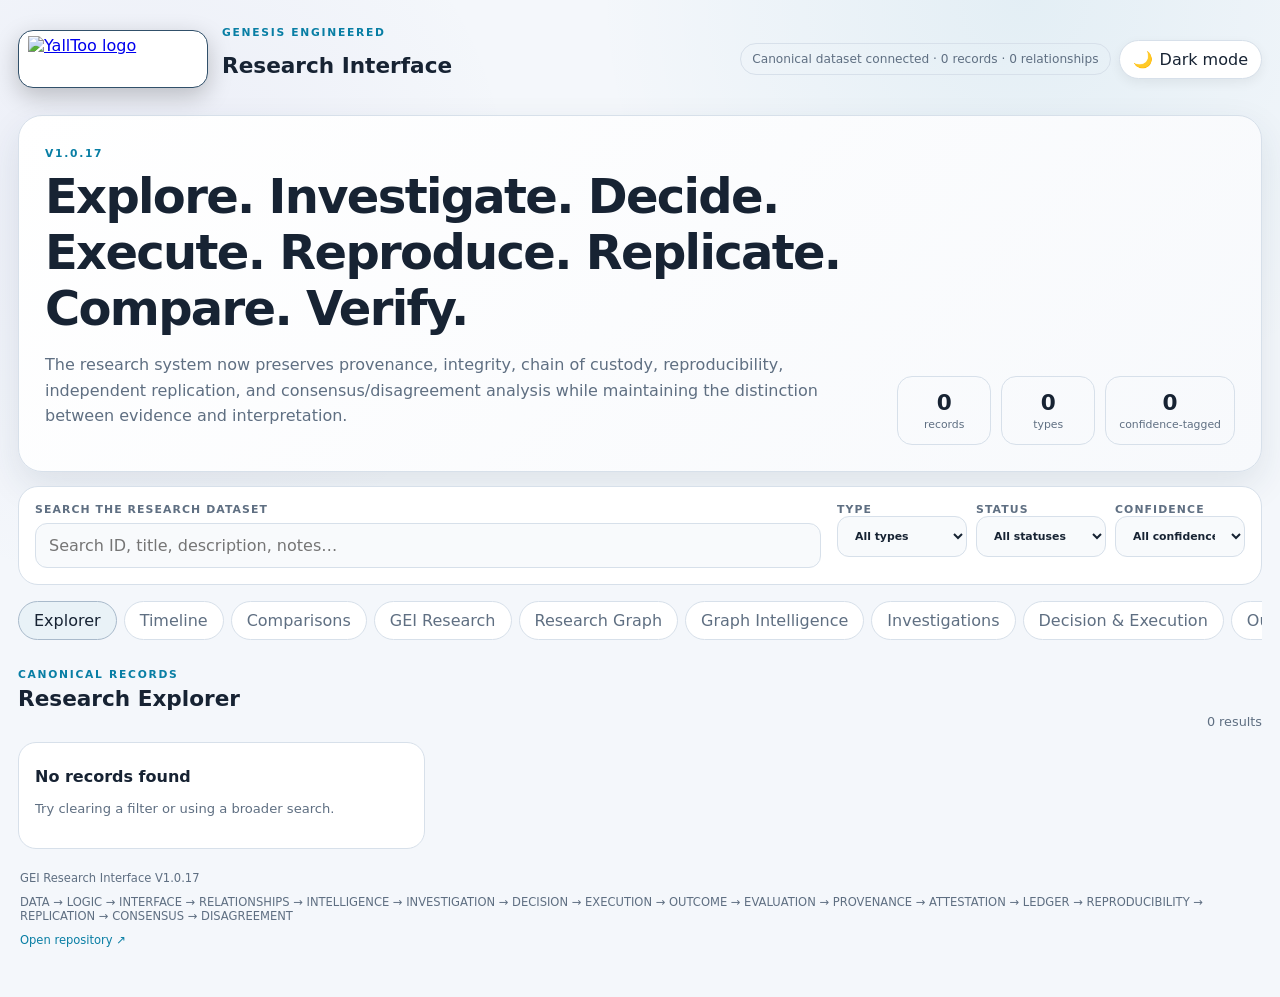
==== commit 4f14ee65: "Add professional light mode toggle" ====
--- a/interface/index.html
+++ b/interface/index.html
@@ -1 +1 @@
-<!doctype html><html lang="en"><head><meta charset="utf-8"><meta name="viewport" content="width=device-width,initial-scale=1,viewport-fit=cover"><meta name="description" content="GEI Research Interface — canonical exploration, relationship graph, evidence traceability, investigation, decision, execution, outcome intelligence, provenance, integrity, reproducibility, independent replication, and consensus/disagreement intelligence."><title>GEI Research Interface</title><link rel="stylesheet" href="styles.css"></head><body><div class="app-shell"><header class="topbar"><div class="brand"><a class="brand-logo-link" href="https://yalltoo.com/" target="_blank" rel="noopener" aria-label="YallToo"><img class="brand-logo" src="https://assets.zyrosite.com/YZ9jg46Bljs5wOZR/yall-too-logo-vq2GKHxbTzr7g8bO.png" alt="YallToo logo"></a><div><div class="eyebrow">GENESIS ENGINEERED</div><h1>Research Interface</h1></div></div><div class="status" id="status">Connecting to canonical dataset…</div></header><main><section class="hero"><div><span class="eyebrow">V1.0.17</span><h2>Explore. Investigate. Decide. Execute. Reproduce. Replicate. Compare. Verify.</h2><p>The research system now preserves provenance, integrity, chain of custody, reproducibility, independent replication, and consensus/disagreement analysis while maintaining the distinction between evidence and interpretation.</p></div><div class="hero-stats"><div><strong id="recordCount">—</strong><span>records</span></div><div><strong id="typeCount">—</strong><span>types</span></div><div><strong id="confidenceCount">—</strong><span>confidence-tagged</span></div></div></section><section class="controls panel"><div class="search-wrap"><label for="search">Search the research dataset</label><input id="search" type="search" placeholder="Search ID, title, description, notes…" autocomplete="off"></div><div class="filters"><label>Type<select id="typeFilter"><option value="all">All types</option></select></label><label>Status<select id="statusFilter"><option value="all">All statuses</option><option>active</option><option>draft</option><option>deprecated</option><option>closed</option></select></label><label>Confidence<select id="confidenceFilter"><option value="all">All confidence</option><option>C0</option><option>C1</option><option>C2</option><option>C3</option><option>C4</option><option>C5</option></select></label></div></section><nav class="tabs" aria-label="Research views"><button class="tab active" data-view="explorer">Explorer</button><button class="tab" data-view="timeline">Timeline</button><button class="tab" data-view="comparisons">Comparisons</button><button class="tab" data-view="epistemic">GEI Research</button><button class="tab" data-view="graph">Research Graph</button><button class="tab" data-view="intelligence">Graph Intelligence</button><button class="tab" data-view="investigations">Investigations</button><button class="tab" data-view="decisions">Decision & Execution</button></nav><section id="explorerView" class="view active"><div class="section-heading"><div><span class="eyebrow">CANONICAL RECORDS</span><h2>Research Explorer</h2></div><span id="resultCount" class="muted">Loading…</span></div><div id="recordGrid" class="record-grid"></div></section><section id="timelineView" class="view"><div class="section-heading"><div><span class="eyebrow">CHRONOLOGY</span><h2>Master Timeline</h2></div><span class="muted">Generated from chronology records</span></div><div id="timeline" class="timeline"></div></section><section id="comparisonsView" class="view"><div class="section-heading"><div><span class="eyebrow">COMPARATIVE RESEARCH</span><h2>Comparison Matrix</h2></div><span id="comparisonCount" class="muted"></span></div><div id="comparisonGrid" class="comparison-grid"></div></section><section id="epistemicView" class="view"><div class="section-heading"><div><span class="eyebrow">EPISTEMIC FIREWALL</span><h2>Evidence → Interpretation</h2></div></div><div class="firewall"><div class="flow"><span>SOURCE</span><b>→</b><span>PASSAGE</span><b>→</b><span>OBSERVATION</span><b>→</b><span>EVIDENCE</span></div><div class="flow second"><span>COMPARISON</span><b>→</b><span>INTERPRETATION</span><b>→</b><span>HYPOTHESIS</span><b>→</b><span>TEST</span><b>→</b><span>OUTCOME</span></div><p>CONNECTED ≠ SUPPORTED ≠ CORROBORATED ≠ CONFIRMED. A graph relationship is provenance, not proof.</p></div><div id="epistemicCards" class="epistemic-grid"></div></section><section id="graphView" class="view"><div class="section-heading"><div><span class="eyebrow">RELATIONSHIP ENGINE</span><h2>Research Graph</h2></div><span id="graphCount" class="muted"></span></div><div class="graph-toolbar panel"><div><strong>Explicit-reference graph</strong><p class="muted">Edges are derived only from canonical ID references.</p></div><div class="graph-actions"><button id="traceSelected" class="graph-btn">Trace selected</button><button id="resetGraph" class="graph-btn">Reset</button></div></div><div class="graph-layout"><div class="graph-panel"><svg id="researchGraph" role="img" aria-label="GEI research relationship graph"></svg></div><aside class="graph-inspector panel"><span class="eyebrow">RELATIONSHIP INSPECTOR</span><h3 id="graphInspectorTitle">Select a record</h3><div id="graphInspectorText" class="muted">Select a node to inspect its explicit relationships.</div><div id="relationshipList" class="relationship-list"></div></aside></div><div class="graph-table-heading section-heading"><div><span class="eyebrow">AUDITABLE EDGES</span><h2>Relationship Table</h2></div></div><div id="relationshipTable" class="relationship-table"></div></section><section id="intelligenceView" class="view"><div class="section-heading"><div><span class="eyebrow">GRAPH INTELLIGENCE</span><h2>Evidence Traceability & Audit</h2></div><span id="auditSummary" class="muted"></span></div><div class="intelligence-grid"><div class="panel"><span class="eyebrow">CLAIM TRACE</span><h3>Trace a record's research neighborhood</h3><p class="muted">The trace follows explicit canonical relationships. It is a provenance aid, not a proof engine.</p><div id="claimTrace" class="claim-trace"></div></div><div class="panel"><span class="eyebrow">EPISTEMIC AUDIT</span><h3>Potential structural issues</h3><p class="muted">Warnings identify missing traceability; errors identify broken or disallowed references.</p><div id="auditList" class="audit-list"></div></div></div></section><section id="investigationsView" class="view"><div class="section-heading"><div><span class="eyebrow">INVESTIGATION ENGINE</span><h2>Research Investigation Workspace</h2></div><span id="investigationCount" class="muted"></span></div><div class="investigation-banner"><strong>QUESTION → CLAIM → EVIDENCE → INTERPRETATION → HYPOTHESIS → TEST → RESULT → OUTCOME</strong><p>This chain records what is being investigated without treating connectivity as confirmation.</p></div><div id="investigationGrid" class="investigation-grid"></div><div class="workspace panel"><div class="workspace-head"><div><span class="eyebrow">ACTIVE INVESTIGATION</span><h2 id="workspaceTitle">Select an investigation</h2></div><span id="workspaceStatus" class="chip">—</span></div><div id="workspaceFlow" class="workspace-flow"></div><div class="workspace-notes"><div><span class="eyebrow">ALTERNATIVE EXPLANATION / COUNTEREVIDENCE</span><p id="alternativeExplanation">Select an investigation to inspect its safeguards.</p></div><div><span class="eyebrow">TEST PLAN</span><ol id="testPlan"></ol></div></div></div></section><section id="decisionsView" class="view"><div class="section-heading"><div><span class="eyebrow">V1.0.10 · DECISION → EXECUTION</span><h2>Research Decision & Execution Engine</h2></div><span id="decisionCount" class="muted"></span></div><div class="decision-banner"><strong>INVESTIGATION → DECISION → EXECUTION → OBSERVATION → RESULT → OUTCOME</strong><p>A decision is an explicit research choice. An execution records what was actually done. An observation records what was observed. None may silently become a conclusion.</p></div><div id="decisionGrid" class="decision-grid"></div><div class="decision-workspace panel"><div class="workspace-head"><div><span class="eyebrow">ACTIVE DECISION</span><h2 id="decisionTitle">Select a decision</h2></div><span id="decisionStatus" class="chip">—</span></div><div id="decisionFlow" class="workspace-flow"></div><div class="workspace-notes"><div><span class="eyebrow">RATIONALE & ALTERNATIVES</span><p id="decisionRationale">Select a decision to inspect its rationale.</p><ul id="decisionAlternatives"></ul></div><div><span class="eyebrow">EXECUTION / OBSERVATIONS</span><div id="executionDetails">No execution selected.</div></div></div></div></section></main><footer><span>GEI Research Interface V1.0.17</span><span>DATA → LOGIC → INTERFACE → RELATIONSHIPS → INTELLIGENCE → INVESTIGATION → DECISION → EXECUTION → OUTCOME → EVALUATION → PROVENANCE → ATTESTATION → LEDGER → REPRODUCIBILITY → REPLICATION → CONSENSUS → DISAGREEMENT</span><a href="https://github.com/jawa-dam/GEI-Research" target="_blank" rel="noopener">Open repository ↗</a></footer></div><dialog id="recordDialog"><button id="closeDialog" class="close" aria-label="Close">×</button><div id="dialogContent"></div></dialog><script src="app.js"></script><script src="investigation.js"></script><script src="decision-engine.js"></script><script src="outcome-engine.js"></script><script src="provenance-engine.js"></script><script src="integrity-engine.js"></script><script src="reproducibility-engine.js"></script><script src="replication-engine.js"></script><script src="consensus-engine.js"></script></body></html>+<!doctype html><html lang="en"><head><meta charset="utf-8"><meta name="viewport" content="width=device-width,initial-scale=1,viewport-fit=cover"><meta name="description" content="GEI Research Interface — canonical exploration, relationship graph, evidence traceability, investigation, decision, execution, outcome intelligence, provenance, integrity, reproducibility, independent replication, and consensus/disagreement intelligence."><meta name="color-scheme" content="dark light"><title>GEI Research Interface</title><link rel="stylesheet" href="styles.css"></head><body><div class="app-shell"><header class="topbar"><div class="brand"><a class="brand-logo-link" href="https://yalltoo.com/" target="_blank" rel="noopener" aria-label="YallToo"><img class="brand-logo" src="https://assets.zyrosite.com/YZ9jg46Bljs5wOZR/yall-too-logo-vq2GKHxbTzr7g8bO.png" alt="YallToo logo"></a><div><div class="eyebrow">GENESIS ENGINEERED</div><h1>Research Interface</h1></div></div><div class="topbar-actions"><div class="status" id="status">Connecting to canonical dataset…</div><button class="theme-toggle" id="themeToggle" type="button" aria-label="Switch to light mode" aria-pressed="false">☀️ <span>Light mode</span></button></div></header><main><section class="hero"><div><span class="eyebrow">V1.0.17</span><h2>Explore. Investigate. Decide. Execute. Reproduce. Replicate. Compare. Verify.</h2><p>The research system now preserves provenance, integrity, chain of custody, reproducibility, independent replication, and consensus/disagreement analysis while maintaining the distinction between evidence and interpretation.</p></div><div class="hero-stats"><div><strong id="recordCount">—</strong><span>records</span></div><div><strong id="typeCount">—</strong><span>types</span></div><div><strong id="confidenceCount">—</strong><span>confidence-tagged</span></div></div></section><section class="controls panel"><div class="search-wrap"><label for="search">Search the research dataset</label><input id="search" type="search" placeholder="Search ID, title, description, notes…" autocomplete="off"></div><div class="filters"><label>Type<select id="typeFilter"><option value="all">All types</option></select></label><label>Status<select id="statusFilter"><option value="all">All statuses</option><option>active</option><option>draft</option><option>deprecated</option><option>closed</option></select></label><label>Confidence<select id="confidenceFilter"><option value="all">All confidence</option><option>C0</option><option>C1</option><option>C2</option><option>C3</option><option>C4</option><option>C5</option></select></label></div></section><nav class="tabs" aria-label="Research views"><button class="tab active" data-view="explorer">Explorer</button><button class="tab" data-view="timeline">Timeline</button><button class="tab" data-view="comparisons">Comparisons</button><button class="tab" data-view="epistemic">GEI Research</button><button class="tab" data-view="graph">Research Graph</button><button class="tab" data-view="intelligence">Graph Intelligence</button><button class="tab" data-view="investigations">Investigations</button><button class="tab" data-view="decisions">Decision & Execution</button></nav><section id="explorerView" class="view active"><div class="section-heading"><div><span class="eyebrow">CANONICAL RECORDS</span><h2>Research Explorer</h2></div><span id="resultCount" class="muted">Loading…</span></div><div id="recordGrid" class="record-grid"></div></section><section id="timelineView" class="view"><div class="section-heading"><div><span class="eyebrow">CHRONOLOGY</span><h2>Master Timeline</h2></div><span class="muted">Generated from chronology records</span></div><div id="timeline" class="timeline"></div></section><section id="comparisonsView" class="view"><div class="section-heading"><div><span class="eyebrow">COMPARATIVE RESEARCH</span><h2>Comparison Matrix</h2></div><span id="comparisonCount" class="muted"></span></div><div id="comparisonGrid" class="comparison-grid"></div></section><section id="epistemicView" class="view"><div class="section-heading"><div><span class="eyebrow">EPISTEMIC FIREWALL</span><h2>Evidence → Interpretation</h2></div></div><div class="firewall"><div class="flow"><span>SOURCE</span><b>→</b><span>PASSAGE</span><b>→</b><span>OBSERVATION</span><b>→</b><span>EVIDENCE</span></div><div class="flow second"><span>COMPARISON</span><b>→</b><span>INTERPRETATION</span><b>→</b><span>HYPOTHESIS</span><b>→</b><span>TEST</span><b>→</b><span>OUTCOME</span></div><p>CONNECTED ≠ SUPPORTED ≠ CORROBORATED ≠ CONFIRMED. A graph relationship is provenance, not proof.</p></div><div id="epistemicCards" class="epistemic-grid"></div></section><section id="graphView" class="view"><div class="section-heading"><div><span class="eyebrow">RELATIONSHIP ENGINE</span><h2>Research Graph</h2></div><span id="graphCount" class="muted"></span></div><div class="graph-toolbar panel"><div><strong>Explicit-reference graph</strong><p class="muted">Edges are derived only from canonical ID references.</p></div><div class="graph-actions"><button id="traceSelected" class="graph-btn">Trace selected</button><button id="resetGraph" class="graph-btn">Reset</button></div></div><div class="graph-layout"><div class="graph-panel"><svg id="researchGraph" role="img" aria-label="GEI research relationship graph"></svg></div><aside class="graph-inspector panel"><span class="eyebrow">RELATIONSHIP INSPECTOR</span><h3 id="graphInspectorTitle">Select a record</h3><div id="graphInspectorText" class="muted">Select a node to inspect its explicit relationships.</div><div id="relationshipList" class="relationship-list"></div></aside></div><div class="graph-table-heading section-heading"><div><span class="eyebrow">AUDITABLE EDGES</span><h2>Relationship Table</h2></div></div><div id="relationshipTable" class="relationship-table"></div></section><section id="intelligenceView" class="view"><div class="section-heading"><div><span class="eyebrow">GRAPH INTELLIGENCE</span><h2>Evidence Traceability & Audit</h2></div><span id="auditSummary" class="muted"></span></div><div class="intelligence-grid"><div class="panel"><span class="eyebrow">CLAIM TRACE</span><h3>Trace a record's research neighborhood</h3><p class="muted">The trace follows explicit canonical relationships. It is a provenance aid, not a proof engine.</p><div id="claimTrace" class="claim-trace"></div></div><div class="panel"><span class="eyebrow">EPISTEMIC AUDIT</span><h3>Potential structural issues</h3><p class="muted">Warnings identify missing traceability; errors identify broken or disallowed references.</p><div id="auditList" class="audit-list"></div></div></div></section><section id="investigationsView" class="view"><div class="section-heading"><div><span class="eyebrow">INVESTIGATION ENGINE</span><h2>Research Investigation Workspace</h2></div><span id="investigationCount" class="muted"></span></div><div class="investigation-banner"><strong>QUESTION → CLAIM → EVIDENCE → INTERPRETATION → HYPOTHESIS → TEST → RESULT → OUTCOME</strong><p>This chain records what is being investigated without treating connectivity as confirmation.</p></div><div id="investigationGrid" class="investigation-grid"></div><div class="workspace panel"><div class="workspace-head"><div><span class="eyebrow">ACTIVE INVESTIGATION</span><h2 id="workspaceTitle">Select an investigation</h2></div><span id="workspaceStatus" class="chip">—</span></div><div id="workspaceFlow" class="workspace-flow"></div><div class="workspace-notes"><div><span class="eyebrow">ALTERNATIVE EXPLANATION / COUNTEREVIDENCE</span><p id="alternativeExplanation">Select an investigation to inspect its safeguards.</p></div><div><span class="eyebrow">TEST PLAN</span><ol id="testPlan"></ol></div></div></div></section><section id="decisionsView" class="view"><div class="section-heading"><div><span class="eyebrow">V1.0.10 · DECISION → EXECUTION</span><h2>Research Decision & Execution Engine</h2></div><span id="decisionCount" class="muted"></span></div><div class="decision-banner"><strong>INVESTIGATION → DECISION → EXECUTION → OBSERVATION → RESULT → OUTCOME</strong><p>A decision is an explicit research choice. An execution records what was actually done. An observation records what was observed. None may silently become a conclusion.</p></div><div id="decisionGrid" class="decision-grid"></div><div class="decision-workspace panel"><div class="workspace-head"><div><span class="eyebrow">ACTIVE DECISION</span><h2 id="decisionTitle">Select a decision</h2></div><span id="decisionStatus" class="chip">—</span></div><div id="decisionFlow" class="workspace-flow"></div><div class="workspace-notes"><div><span class="eyebrow">RATIONALE & ALTERNATIVES</span><p id="decisionRationale">Select a decision to inspect its rationale.</p><ul id="decisionAlternatives"></ul></div><div><span class="eyebrow">EXECUTION / OBSERVATIONS</span><div id="executionDetails">No execution selected.</div></div></div></div></section></main><footer><span>GEI Research Interface V1.0.17</span><span>DATA → LOGIC → INTERFACE → RELATIONSHIPS → INTELLIGENCE → INVESTIGATION → DECISION → EXECUTION → OUTCOME → EVALUATION → PROVENANCE → ATTESTATION → LEDGER → REPRODUCIBILITY → REPLICATION → CONSENSUS → DISAGREEMENT</span><a href="https://github.com/jawa-dam/GEI-Research" target="_blank" rel="noopener">Open repository ↗</a></footer></div><dialog id="recordDialog"><button id="closeDialog" class="close" aria-label="Close">×</button><div id="dialogContent"></div></dialog><script>(()=>{const root=document.documentElement,button=document.getElementById('themeToggle'),saved=localStorage.getItem('gei-theme'),system=window.matchMedia&&window.matchMedia('(prefers-color-scheme:light)').matches;const setTheme=t=>{root.dataset.theme=t;const light=t==='light';button.setAttribute('aria-pressed',String(light));button.setAttribute('aria-label',light?'Switch to dark mode':'Switch to light mode');button.innerHTML=light?'🌙 <span>Dark mode</span>':'☀️ <span>Light mode</span>';localStorage.setItem('gei-theme',t)};setTheme(saved||(system?'light':'dark'));button.addEventListener('click',()=>setTheme(root.dataset.theme==='light'?'dark':'light'))})();</script><script src="app.js"></script><script src="investigation.js"></script><script src="decision-engine.js"></script><script src="outcome-engine.js"></script><script src="provenance-engine.js"></script><script src="integrity-engine.js"></script><script src="reproducibility-engine.js"></script><script src="replication-engine.js"></script><script src="consensus-engine.js"></script></body></html>
--- a/interface/styles.css
+++ b/interface/styles.css
@@ -1 +1,3 @@
-:root{--bg:#070b12;--panel:#0d1420;--panel2:#111b29;--line:#223044;--text:#eef5ff;--muted:#91a2b8;--accent:#55d6ff;--accent2:#8b7cff;--good:#54e39b;--warn:#ffd166;--danger:#ff7186;--shadow:0 18px 50px rgba(0,0,0,.28)}*{box-sizing:border-box}html{width:100%;max-width:100%;overflow-x:hidden;background:var(--bg);color:var(--text);font-family:Inter,ui-sans-serif,system-ui,-apple-system,BlinkMacSystemFont,"Segoe UI",sans-serif}body{margin:0;width:100%;max-width:100%;min-height:100vh;overflow-x:hidden;background:radial-gradient(circle at 80% 0%,rgba(85,214,255,.10),transparent 30%),radial-gradient(circle at 10% 20%,rgba(139,124,255,.09),transparent 28%),var(--bg)}button,input,select{font:inherit}.app-shell{width:100%;max-width:1440px;margin:auto;padding:18px 18px 28px;overflow-x:hidden}.topbar{display:flex;justify-content:space-between;align-items:center;gap:16px;padding:8px 0 22px;min-width:0}.brand{display:flex;align-items:center;gap:14px;min-width:0;max-width:100%}.brand-logo-link{display:flex;align-items:center;justify-content:center;flex:0 0 auto;width:clamp(120px,22vw,190px);height:58px;border:1px solid #31506a;border-radius:15px;background:#fff;padding:5px 9px;box-shadow:0 8px 24px rgba(0,0,0,.22);overflow:hidden}.brand-logo{display:block!important;width:100%!important;height:100%!important;max-width:100%!important;max-height:100%!important;object-fit:contain!important}.brand-logo-link:hover{border-color:var(--accent);transform:translateY(-1px)}.brand>div{min-width:0}.topbar h1{font-size:clamp(1.05rem,2vw,1.35rem)}h1,h2,h3,p{margin:0}.eyebrow{font-size:.67rem;letter-spacing:.16em;font-weight:800;color:var(--accent)}.status{font-size:.76rem;color:var(--muted);border:1px solid var(--line);padding:8px 11px;border-radius:999px;min-width:0}.hero{display:grid;grid-template-columns:1fr auto;gap:24px;align-items:end;padding:26px;border:1px solid var(--line);border-radius:24px;background:linear-gradient(135deg,rgba(17,27,41,.96),rgba(9,15,24,.96));box-shadow:var(--shadow)}.hero h2{font-size:clamp(1.65rem,4vw,3rem);margin:7px 0 9px;letter-spacing:-.035em}.hero p{max-width:800px;color:var(--muted);line-height:1.6}.hero-stats{display:flex;gap:10px}.hero-stats div{min-width:94px;padding:13px;border:1px solid var(--line);border-radius:15px;background:rgba(255,255,255,.025);text-align:center}.hero-stats strong{display:block;font-size:1.35rem}.hero-stats span{display:block;color:var(--muted);font-size:.68rem;margin-top:3px}.panel{margin-top:14px;border:1px solid var(--line);border-radius:20px;background:var(--panel);padding:16px}.controls{display:grid;grid-template-columns:1fr auto;gap:16px}.search-wrap label,.filters label{display:block;font-size:.68rem;text-transform:uppercase;letter-spacing:.1em;color:var(--muted);font-weight:800;margin-bottom:7px}.search-wrap input,.filters select{width:100%;background:#09101a;color:var(--text);border:1px solid var(--line);border-radius:12px;padding:12px 13px;outline:none}.search-wrap input:focus,.filters select:focus{border-color:var(--accent)}.filters{display:grid;grid-template-columns:repeat(3,130px);gap:9px}.tabs{display:flex;gap:7px;overflow:auto;padding:16px 0 5px}.tab{white-space:nowrap;border:1px solid var(--line);background:var(--panel);color:var(--muted);border-radius:999px;padding:9px 15px;cursor:pointer}.tab.active{color:var(--text);border-color:#42627f;background:#142235}.view{display:none;padding-top:18px}.view.active{display:block}.section-heading{display:flex;align-items:end;justify-content:space-between;gap:12px;margin-bottom:13px}.section-heading h2{margin-top:4px;font-size:1.35rem}.muted{color:var(--muted);font-size:.8rem}.record-grid{display:grid;grid-template-columns:repeat(3,minmax(0,1fr));gap:12px}.record-card,.comparison-card,.epistemic-card{border:1px solid var(--line);background:var(--panel);border-radius:18px;padding:16px;transition:.18s transform,.18s border-color;cursor:pointer}.record-card:hover,.comparison-card:hover{transform:translateY(-2px);border-color:#3b5c78}.record-card h3,.comparison-card h3{font-size:1rem;margin:8px 0 7px}.record-card p,.comparison-card p{color:var(--muted);font-size:.82rem;line-height:1.5}.chips{display:flex;flex-wrap:wrap;gap:6px}.chip{display:inline-flex;padding:4px 7px;border-radius:999px;border:1px solid var(--line);font-size:.63rem;color:#b9c8d9}.chip.type{color:var(--accent)}.chip.good{color:var(--good)}.chip.warn{color:var(--warn)}.chip.hyp{color:#c8bdff}.timeline{position:relative;padding:6px 0 10px 25px}.timeline:before{content:"";position:absolute;left:8px;top:0;bottom:0;width:2px;background:#23354b}.timeline-item{position:relative;margin:0 0 14px}.timeline-item:before{content:"";position:absolute;left:-21px;top:16px;width:10px;height:10px;border-radius:50%;background:var(--accent);box-shadow:0 0 0 4px #102031}.timeline-card{border:1px solid var(--line);background:var(--panel);border-radius:16px;padding:14px;cursor:pointer}.timeline-date{color:var(--accent);font-size:.72rem;font-weight:800;letter-spacing:.08em}.comparison-grid,.epistemic-grid{display:grid;grid-template-columns:repeat(2,minmax(0,1fr));gap:12px}.firewall{border:1px solid #31516b;border-radius:20px;background:linear-gradient(135deg,#0c1926,#111528);padding:20px;margin-bottom:14px}.flow{display:flex;flex-wrap:wrap;align-items:center;gap:8px;margin-bottom:9px}.flow span{font-size:.68rem;font-weight:900;letter-spacing:.08em;padding:8px 9px;border:1px solid var(--line);border-radius:9px;background:#0a111b}.flow b{color:var(--accent)}.firewall p{color:var(--muted);font-size:.8rem;line-height:1.55;margin-top:14px}.epistemic-card{cursor:default}.epistemic-card strong{font-size:1.1rem}.epistemic-card p{color:var(--muted);font-size:.8rem;line-height:1.5;margin-top:7px}.graph-toolbar{display:flex;justify-content:space-between;align-items:center;gap:14px}.graph-toolbar strong{font-size:.9rem}.graph-toolbar p{max-width:760px;margin-top:4px;line-height:1.45}.graph-actions{display:flex;gap:7px}.graph-btn{border:1px solid var(--line);background:#101b29;color:var(--text);border-radius:10px;padding:9px 12px;cursor:pointer}.graph-btn:hover{border-color:#42627f}.graph-layout{display:grid;grid-template-columns:minmax(0,1.65fr) minmax(280px,.75fr);gap:12px;margin-top:12px}.graph-panel{min-height:520px;border:1px solid var(--line);border-radius:20px;background:radial-gradient(circle at center,rgba(85,214,255,.05),transparent 55%),#080e17;overflow:hidden}.graph-panel svg{width:100%;height:520px;display:block;touch-action:manipulation}.graph-edge{stroke:#34506a;stroke-width:1.5;opacity:.65}.graph-node{cursor:pointer}.graph-node circle{fill:#111f30;stroke:#4b7191;stroke-width:1.5;transition:.15s}.graph-node:hover circle,.graph-node.selected circle{fill:#16364a;stroke:var(--accent);stroke-width:2.5;filter:drop-shadow(0 0 7px rgba(85,214,255,.25))}.graph-node text{fill:#dbe8f5;text-anchor:middle;font-size:11px;font-weight:700;pointer-events:none}.graph-node .node-type{fill:var(--muted);font-size:9px;font-weight:500}.graph-inspector{margin-top:0;align-self:stretch}.graph-inspector h3{margin:7px 0 8px;font-size:1.05rem}.graph-inspector>.muted{line-height:1.45}.relationship-list{display:grid;gap:7px;margin-top:14px;max-height:410px;overflow:auto}.relationship-item{display:grid;text-align:left;gap:4px;border:1px solid var(--line);background:#09111c;color:var(--text);border-radius:12px;padding:10px;cursor:pointer}.relationship-item:hover{border-color:#42627f}.relationship-item strong{font-size:.78rem}.relationship-item span{color:var(--muted);font-size:.65rem}.graph-table-heading{margin-top:22px}.relationship-table{border:1px solid var(--line);border-radius:18px;overflow:hidden;background:var(--panel)}.table-scroll{overflow:auto}.relationship-table table{width:100%;border-collapse:collapse;min-width:650px}.relationship-table th,.relationship-table td{padding:11px 13px;border-bottom:1px solid var(--line);text-align:left;vertical-align:top}.relationship-table th{font-size:.67rem;text-transform:uppercase;letter-spacing:.1em;color:var(--muted);background:#0a111b}.relationship-table td{font-size:.78rem}.relationship-table tr:last-child td{border-bottom:0}.relationship-table button{border:0;background:transparent;color:var(--accent);padding:0;text-align:left;cursor:pointer;font-weight:700}.relationship-table small{display:block;color:var(--muted);margin-top:3px;font-size:.63rem}.intelligence-grid{display:grid;grid-template-columns:minmax(0,1.2fr) minmax(0,1fr);gap:12px}.intelligence-grid>.panel h3{font-size:1rem;margin:7px 0}.claim-trace{display:grid;gap:8px;margin-top:16px}.trace-step{display:grid;grid-template-columns:30px 1fr;gap:11px;position:relative;padding:11px;border:1px solid var(--line);border-radius:14px;background:#09111c}.trace-step:not(:last-child):after{content:"↓";position:absolute;left:10px;bottom:-17px;color:var(--accent);z-index:2}.trace-badge{width:28px;height:28px;border-radius:50%;display:grid;place-items:center;border:1px solid #35516b;background:#102031;color:var(--accent);font-size:.72rem;font-weight:900}.trace-step h3{font-size:.82rem;margin:4px 0}.trace-step p{color:var(--muted);font-size:.72rem;line-height:1.45}.trace-step small{display:block;color:#6f8298;font-size:.62rem;margin-top:5px}.audit-list{display:grid;gap:8px;margin-top:16px}.audit-item{display:grid;text-align:left;gap:3px;border:1px solid var(--line);background:#09111c;color:var(--text);border-radius:13px;padding:11px;cursor:pointer}.audit-item:hover{border-color:#42627f}.audit-item span{font-size:.58rem;font-weight:900;letter-spacing:.1em}.audit-item strong{font-size:.78rem}.audit-item p{color:var(--muted);font-size:.68rem;line-height:1.4}.audit-item.error span{color:var(--danger)}.audit-item.warning span{color:var(--warn)}.trace-actions{margin-top:16px}footer{display:flex;justify-content:space-between;gap:10px;flex-wrap:wrap;color:var(--muted);font-size:.72rem;padding:22px 2px}footer a{color:var(--accent);text-decoration:none}dialog{width:min(760px,calc(100% - 24px));max-height:86vh;overflow:auto;background:#0b131e;color:var(--text);border:1px solid #35516b;border-radius:22px;padding:23px;box-shadow:0 30px 100px #000}.close{position:absolute;right:13px;top:11px;border:0;background:transparent;color:var(--muted);font-size:1.8rem;cursor:pointer}dialog::backdrop{background:rgba(0,0,0,.72)}.detail-meta{display:flex;flex-wrap:wrap;gap:7px;margin:12px 0}.detail-section{margin-top:18px}.detail-section h4{font-size:.72rem;text-transform:uppercase;letter-spacing:.12em;color:var(--accent);margin:0 0 7px}.detail-section p,.detail-section li{color:#b8c5d4;line-height:1.6;font-size:.86rem}.detail-section ul{padding-left:18px;margin:0}.json-preview{margin-top:16px;background:#060a10;border:1px solid var(--line);border-radius:12px;padding:12px;overflow:auto;color:#a8b9cc;font-size:.72rem;max-height:230px}@media(max-width:1000px){.graph-layout,.intelligence-grid{grid-template-columns:1fr}.hero{grid-template-columns:1fr}.controls{grid-template-columns:1fr}.record-grid{grid-template-columns:repeat(2,minmax(0,1fr))}}@media(max-width:620px){.app-shell{padding:10px;width:100%;max-width:100%}.topbar{align-items:flex-start;flex-direction:column;gap:10px}.brand{width:100%;gap:10px;align-items:center}.brand-logo-link{width:min(190px,58vw);height:52px;min-width:120px;padding:4px 8px;border-radius:13px}.brand-logo{width:100%!important;height:100%!important;max-width:100%!important;max-height:100%!important;object-fit:contain!important}.brand .eyebrow{font-size:.58rem}.brand h1{font-size:1rem;line-height:1.1}.status{width:100%;font-size:.68rem;white-space:normal}.hero{padding:18px;border-radius:19px}.hero-stats{display:grid;grid-template-columns:repeat(3,1fr)}.hero-stats div{min-width:0;padding:10px 5px}.filters{grid-template-columns:1fr}.record-grid,.comparison-grid,.epistemic-grid{grid-template-columns:1fr}.flow{gap:5px}.flow b{display:none}.flow span{font-size:.6rem}.tabs{margin-right:-10px;padding-right:10px}.graph-toolbar{align-items:stretch;flex-direction:column}.graph-actions{width:100%}.graph-btn{flex:1}.graph-panel{min-height:430px}.graph-panel svg{height:430px}.relationship-list{max-height:280px}.trace-step{grid-template-columns:26px 1fr}.trace-badge{width:26px;height:26px}footer{font-size:.65rem}}+:root{--bg:#070b12;--panel:#0d1420;--panel2:#111b29;--line:#223044;--text:#eef5ff;--muted:#91a2b8;--accent:#55d6ff;--accent2:#8b7cff;--good:#54e39b;--warn:#ffd166;--danger:#ff7186;--shadow:0 18px 50px rgba(0,0,0,.28)}
+:root[data-theme="light"]{--bg:#f4f7fb;--panel:#ffffff;--panel2:#f7f9fc;--line:#d7e0ea;--text:#172333;--muted:#5f6f82;--accent:#087ea4;--accent2:#5b55b6;--good:#18794e;--warn:#946200;--danger:#b4233c;--shadow:0 14px 36px rgba(32,55,80,.10)}
+*{box-sizing:border-box}html{width:100%;max-width:100%;overflow-x:hidden;background:var(--bg);color:var(--text);font-family:Inter,ui-sans-serif,system-ui,-apple-system,BlinkMacSystemFont,"Segoe UI",sans-serif}body{margin:0;width:100%;max-width:100%;min-height:100vh;overflow-x:hidden;background:radial-gradient(circle at 80% 0%,rgba(85,214,255,.10),transparent 30%),radial-gradient(circle at 10% 20%,rgba(139,124,255,.09),transparent 28%),var(--bg);transition:background .2s,color .2s}:root[data-theme="light"] body{background:radial-gradient(circle at 80% 0%,rgba(8,126,164,.07),transparent 30%),radial-gradient(circle at 10% 20%,rgba(91,85,182,.06),transparent 28%),var(--bg)}button,input,select{font:inherit}.app-shell{width:100%;max-width:1440px;margin:auto;padding:18px 18px 28px;overflow-x:hidden}.topbar{display:flex;justify-content:space-between;align-items:center;gap:16px;padding:8px 0 22px;min-width:0}.brand{display:flex;align-items:center;gap:14px;min-width:0;max-width:100%}.brand-logo-link{display:flex;align-items:center;justify-content:center;flex:0 0 auto;width:clamp(120px,22vw,190px);height:58px;border:1px solid #31506a;border-radius:15px;background:#fff;padding:5px 9px;box-shadow:0 8px 24px rgba(0,0,0,.22);overflow:hidden}.brand-logo{display:block!important;width:100%!important;height:100%!important;max-width:100%!important;max-height:100%!important;object-fit:contain!important}.brand-logo-link:hover{border-color:var(--accent);transform:translateY(-1px)}.brand>div{min-width:0}.topbar h1{font-size:clamp(1.05rem,2vw,1.35rem)}.eyebrow{font-size:.67rem;letter-spacing:.16em;font-weight:800;color:var(--accent)}.status{font-size:.76rem;color:var(--muted);border:1px solid var(--line);padding:8px 11px;border-radius:999px;min-width:0}.theme-toggle{border:1px solid var(--line);background:var(--panel);color:var(--text);border-radius:999px;padding:9px 13px;cursor:pointer;display:inline-flex;align-items:center;gap:7px;white-space:nowrap;box-shadow:0 4px 12px rgba(0,0,0,.06)}.theme-toggle:hover{border-color:var(--accent);transform:translateY(-1px)}.topbar-actions{display:flex;align-items:center;justify-content:flex-end;gap:8px;min-width:0}.hero{display:grid;grid-template-columns:1fr auto;gap:24px;align-items:end;padding:26px;border:1px solid var(--line);border-radius:24px;background:linear-gradient(135deg,rgba(17,27,41,.96),rgba(9,15,24,.96));box-shadow:var(--shadow)}:root[data-theme="light"] .hero{background:linear-gradient(135deg,#ffffff,#f7f9fc)}.hero h2{font-size:clamp(1.65rem,4vw,3rem);margin:7px 0 9px;letter-spacing:-.035em}.hero p{max-width:800px;color:var(--muted);line-height:1.6}.hero-stats{display:flex;gap:10px}.hero-stats div{min-width:94px;padding:13px;border:1px solid var(--line);border-radius:15px;background:rgba(255,255,255,.025);text-align:center}.hero-stats strong{display:block;font-size:1.35rem}.hero-stats span{display:block;color:var(--muted);font-size:.68rem;margin-top:3px}.panel{margin-top:14px;border:1px solid var(--line);border-radius:20px;background:var(--panel);padding:16px}.controls{display:grid;grid-template-columns:1fr auto;gap:16px}.search-wrap label,.filters label{display:block;font-size:.68rem;text-transform:uppercase;letter-spacing:.1em;color:var(--muted);font-weight:800;margin-bottom:7px}.search-wrap input,.filters select{width:100%;background:#09101a;color:var(--text);border:1px solid var(--line);border-radius:12px;padding:12px 13px;outline:none}:root[data-theme="light"] .search-wrap input,:root[data-theme="light"] .filters select{background:#f8fafc}.search-wrap input:focus,.filters select:focus{border-color:var(--accent)}.filters{display:grid;grid-template-columns:repeat(3,130px);gap:9px}.tabs{display:flex;gap:7px;overflow:auto;padding:16px 0 5px}.tab{white-space:nowrap;border:1px solid var(--line);background:var(--panel);color:var(--muted);border-radius:999px;padding:9px 15px;cursor:pointer}.tab.active{color:var(--text);border-color:#42627f;background:#142235}:root[data-theme="light"] .tab.active{border-color:#a9bacb;background:#e9f2f7}.view{display:none;padding-top:18px}.view.active{display:block}.section-heading{display:flex;align-items:end;justify-content:space-between;gap:12px;margin-bottom:13px}.section-heading h2{margin-top:4px;font-size:1.35rem}.muted{color:var(--muted);font-size:.8rem}.record-grid{display:grid;grid-template-columns:repeat(3,minmax(0,1fr));gap:12px}.record-card,.comparison-card,.epistemic-card{border:1px solid var(--line);background:var(--panel);border-radius:18px;padding:16px;transition:.18s transform,.18s border-color;cursor:pointer}.record-card:hover,.comparison-card:hover{transform:translateY(-2px);border-color:#3b5c78}.record-card h3,.comparison-card h3{font-size:1rem;margin:8px 0 7px}.record-card p,.comparison-card p{color:var(--muted);font-size:.82rem;line-height:1.5}.chips{display:flex;flex-wrap:wrap;gap:6px}.chip{display:inline-flex;padding:4px 7px;border-radius:999px;border:1px solid var(--line);font-size:.63rem;color:#b9c8d9}.chip.type{color:var(--accent)}.chip.good{color:var(--good)}.chip.warn{color:var(--warn)}.chip.hyp{color:#c8bdff}.timeline{position:relative;padding:6px 0 10px 25px}.timeline:before{content:"";position:absolute;left:8px;top:0;bottom:0;width:2px;background:#23354b}.timeline-item{position:relative;margin:0 0 14px}.timeline-item:before{content:"";position:absolute;left:-21px;top:16px;width:10px;height:10px;border-radius:50%;background:var(--accent);box-shadow:0 0 0 4px #102031}.timeline-card{border:1px solid var(--line);background:var(--panel);border-radius:16px;padding:14px;cursor:pointer}.timeline-date{color:var(--accent);font-size:.72rem;font-weight:800;letter-spacing:.08em}.comparison-grid,.epistemic-grid{display:grid;grid-template-columns:repeat(2,minmax(0,1fr));gap:12px}.firewall{border:1px solid #31516b;border-radius:20px;background:linear-gradient(135deg,#0c1926,#111528);padding:20px;margin-bottom:14px}:root[data-theme="light"] .firewall{background:linear-gradient(135deg,#eef7fb,#f5f4fc);border-color:#b8cbd8}.flow{display:flex;flex-wrap:wrap;align-items:center;gap:8px;margin-bottom:9px}.flow span{font-size:.68rem;font-weight:900;letter-spacing:.08em;padding:8px 9px;border:1px solid var(--line);border-radius:9px;background:#0a111b}:root[data-theme="light"] .flow span{background:#fff}.flow b{color:var(--accent)}.firewall p{color:var(--muted);font-size:.8rem;line-height:1.55;margin-top:14px}.epistemic-card{cursor:default}.epistemic-card strong{font-size:1.1rem}.epistemic-card p{color:var(--muted);font-size:.8rem;line-height:1.5;margin-top:7px}.graph-toolbar{display:flex;justify-content:space-between;align-items:center;gap:14px}.graph-toolbar strong{font-size:.9rem}.graph-toolbar p{max-width:760px;margin-top:4px;line-height:1.45}.graph-actions{display:flex;gap:7px}.graph-btn{border:1px solid var(--line);background:#101b29;color:var(--text);border-radius:10px;padding:9px 12px;cursor:pointer}.graph-btn:hover{border-color:#42627f}:root[data-theme="light"] .graph-btn{background:#f7f9fc}.graph-layout{display:grid;grid-template-columns:minmax(0,1.65fr) minmax(280px,.75fr);gap:12px;margin-top:12px}.graph-panel{min-height:520px;border:1px solid var(--line);border-radius:20px;background:radial-gradient(circle at center,rgba(85,214,255,.05),transparent 55%),#080e17;overflow:hidden}:root[data-theme="light"] .graph-panel{background:radial-gradient(circle at center,rgba(8,126,164,.06),transparent 55%),#f8fafc}.graph-panel svg{width:100%;height:520px;display:block;touch-action:manipulation}.graph-edge{stroke:#34506a;stroke-width:1.5;opacity:.65}.graph-node{cursor:pointer}.graph-node circle{fill:#111f30;stroke:#4b7191;stroke-width:1.5;transition:.15s}.graph-node:hover circle,.graph-node.selected circle{fill:#16364a;stroke:var(--accent);stroke-width:2.5;filter:drop-shadow(0 0 7px rgba(85,214,255,.25))}.graph-node text{fill:#dbe8f5;text-anchor:middle;font-size:11px;font-weight:700;pointer-events:none}.graph-node .node-type{fill:var(--muted);font-size:9px;font-weight:500}:root[data-theme="light"] .graph-node circle{fill:#fff;stroke:#7d98ad}:root[data-theme="light"] .graph-node text{fill:#24384b}.relationship-list{display:grid;gap:7px;margin-top:14px;max-height:410px;overflow:auto}.relationship-item{display:grid;text-align:left;gap:4px;border:1px solid var(--line);background:#09111c;color:var(--text);border-radius:12px;padding:10px;cursor:pointer}.relationship-item:hover{border-color:#42627f}:root[data-theme="light"] .relationship-item{background:#f8fafc}.relationship-item strong{font-size:.78rem}.relationship-item span{color:var(--muted);font-size:.65rem}.graph-table-heading{margin-top:22px}.relationship-table{border:1px solid var(--line);border-radius:18px;overflow:hidden;background:var(--panel)}.table-scroll{overflow:auto}.relationship-table table{width:100%;border-collapse:collapse;min-width:650px}.relationship-table th,.relationship-table td{padding:11px 13px;border-bottom:1px solid var(--line);text-align:left;vertical-align:top}.relationship-table th{font-size:.67rem;text-transform:uppercase;letter-spacing:.1em;color:var(--muted);background:#0a111b}:root[data-theme="light"] .relationship-table th{background:#f1f5f9}.relationship-table td{font-size:.78rem}.relationship-table tr:last-child td{border-bottom:0}.relationship-table button{border:0;background:transparent;color:var(--accent);padding:0;text-align:left;cursor:pointer;font-weight:700}.relationship-table small{display:block;color:var(--muted);margin-top:3px;font-size:.63rem}.intelligence-grid{display:grid;grid-template-columns:minmax(0,1.2fr) minmax(0,1fr);gap:12px}.intelligence-grid>.panel h3{font-size:1rem;margin:7px 0}.claim-trace{display:grid;gap:8px;margin-top:16px}.trace-step{display:grid;grid-template-columns:30px 1fr;gap:11px;position:relative;padding:11px;border:1px solid var(--line);border-radius:14px;background:#09111c}:root[data-theme="light"] .trace-step{background:#f8fafc}.trace-step:not(:last-child):after{content:"↓";position:absolute;left:10px;bottom:-17px;color:var(--accent);z-index:2}.trace-badge{width:28px;height:28px;border-radius:50%;display:grid;place-items:center;border:1px solid #35516b;background:#102031;color:var(--accent);font-size:.72rem;font-weight:900}.trace-step h3{font-size:.82rem;margin:4px 0}.trace-step p{color:var(--muted);font-size:.72rem;line-height:1.45}.trace-step small{display:block;color:#6f8298;font-size:.62rem;margin-top:5px}.audit-list{display:grid;gap:8px;margin-top:16px}.audit-item{display:grid;text-align:left;gap:3px;border:1px solid var(--line);background:#09111c;color:var(--text);border-radius:13px;padding:11px;cursor:pointer}:root[data-theme="light"] .audit-item{background:#f8fafc}.audit-item:hover{border-color:#42627f}.audit-item span{font-size:.58rem;font-weight:900;letter-spacing:.1em}.audit-item strong{font-size:.78rem}.audit-item p{color:var(--muted);font-size:.68rem;line-height:1.4}.audit-item.error span{color:var(--danger)}.audit-item.warning span{color:var(--warn)}.trace-actions{margin-top:16px}footer{display:flex;justify-content:space-between;gap:10px;flex-wrap:wrap;color:var(--muted);font-size:.72rem;padding:22px 2px}footer a{color:var(--accent);text-decoration:none}dialog{width:min(760px,calc(100% - 24px));max-height:86vh;overflow:auto;background:#0b131e;color:var(--text);border:1px solid #35516b;border-radius:22px;padding:23px;box-shadow:0 30px 100px #000}:root[data-theme="light"] dialog{background:#fff;border-color:#c8d4df;box-shadow:0 24px 70px rgba(32,55,80,.20)}.close{position:absolute;right:13px;top:11px;border:0;background:transparent;color:var(--muted);font-size:1.8rem;cursor:pointer}dialog::backdrop{background:rgba(0,0,0,.72)}:root[data-theme="light"] dialog::backdrop{background:rgba(25,45,65,.28)}.detail-meta{display:flex;flex-wrap:wrap;gap:7px;margin:12px 0}.detail-section{margin-top:18px}.detail-section h4{font-size:.72rem;text-transform:uppercase;letter-spacing:.12em;color:var(--accent);margin:0 0 7px}.detail-section p,.detail-section li{color:#b8c5d4;line-height:1.6;font-size:.86rem}:root[data-theme="light"] .detail-section p,:root[data-theme="light"] .detail-section li{color:#34485c}.detail-section ul{padding-left:18px;margin:0}.json-preview{margin-top:16px;background:#060a10;border:1px solid var(--line);border-radius:12px;padding:12px;overflow:auto;color:#a8b9cc;font-size:.72rem;max-height:230px}:root[data-theme="light"] .json-preview{background:#f5f7fa;color:#405366}.decision-banner,.investigation-banner{background:var(--panel)}@media(max-width:1000px){.graph-layout,.intelligence-grid{grid-template-columns:1fr}.hero{grid-template-columns:1fr}.controls{grid-template-columns:1fr}.record-grid{grid-template-columns:repeat(2,minmax(0,1fr))}}@media(max-width:620px){.app-shell{padding:10px;width:100%;max-width:100%}.topbar{align-items:flex-start;flex-direction:column;gap:10px}.brand{width:100%;gap:10px;align-items:center}.brand-logo-link{width:min(190px,58vw);height:52px;min-width:120px;padding:4px 8px;border-radius:13px}.brand-logo{width:100%!important;height:100%!important;max-width:100%!important;max-height:100%!important;object-fit:contain!important}.brand .eyebrow{font-size:.58rem}.brand h1{font-size:1rem;line-height:1.1}.topbar-actions{width:100%;justify-content:stretch}.topbar-actions .status{flex:1}.theme-toggle{flex:0 0 auto}.status{width:100%;font-size:.68rem;white-space:normal}.hero{padding:18px;border-radius:19px}.hero-stats{display:grid;grid-template-columns:repeat(3,1fr)}.hero-stats div{min-width:0;padding:10px 5px}.filters{grid-template-columns:1fr}.record-grid,.comparison-grid,.epistemic-grid{grid-template-columns:1fr}.flow{gap:5px}.flow b{display:none}.flow span{font-size:.6rem}.tabs{margin-right:-10px;padding-right:10px}.graph-toolbar{align-items:stretch;flex-direction:column}.graph-actions{width:100%}.graph-btn{flex:1}.graph-panel{min-height:430px}.graph-panel svg{height:430px}.relationship-list{max-height:280px}.trace-step{grid-template-columns:26px 1fr}.trace-badge{width:26px;height:26px}footer{font-size:.65rem}}
